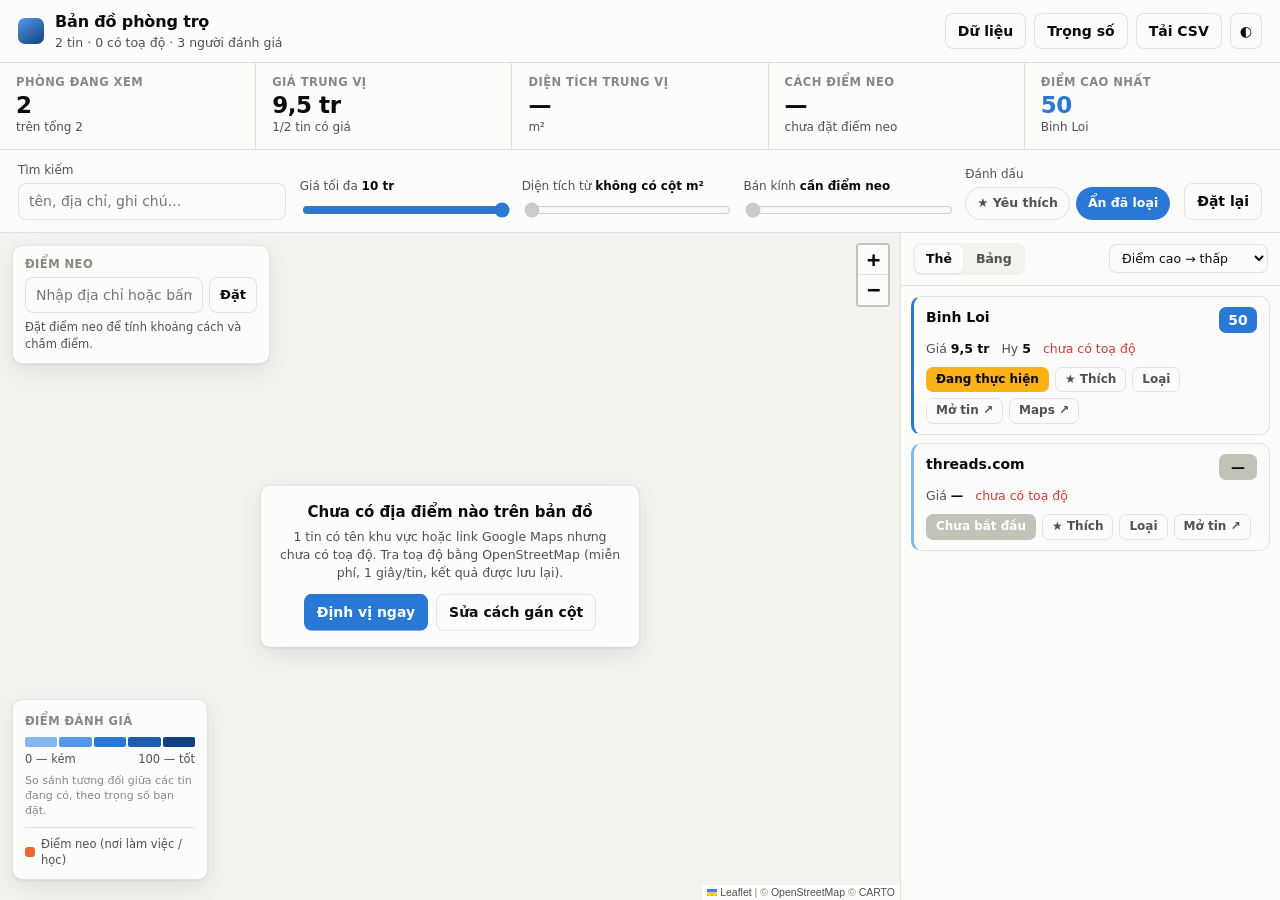
==== docs/index.html @ 716de932 "Gộp thành một file HTML và deploy lên GitHub Pages - tools/build.py nhét CSS, JS, Leaflet, PapaParse" ====
<!DOCTYPE html>
<html lang="vi" data-theme="auto">
<head>
<meta charset="utf-8">
<meta name="viewport" content="width=device-width, initial-scale=1">
<title>Bản đồ phòng trọ — so sánh &amp; đánh giá</title>
<style>
/* vendor/leaflet/leaflet.css */
/* required styles */

.leaflet-pane,
.leaflet-tile,
.leaflet-marker-icon,
.leaflet-marker-shadow,
.leaflet-tile-container,
.leaflet-pane > svg,
.leaflet-pane > canvas,
.leaflet-zoom-box,
.leaflet-image-layer,
.leaflet-layer {
	position: absolute;
	left: 0;
	top: 0;
	}
.leaflet-container {
	overflow: hidden;
	}
.leaflet-tile,
.leaflet-marker-icon,
.leaflet-marker-shadow {
	-webkit-user-select: none;
	   -moz-user-select: none;
	        user-select: none;
	  -webkit-user-drag: none;
	}
/* Prevents IE11 from highlighting tiles in blue */
.leaflet-tile::selection {
	background: transparent;
}
/* Safari renders non-retina tile on retina better with this, but Chrome is worse */
.leaflet-safari .leaflet-tile {
	image-rendering: -webkit-optimize-contrast;
	}
/* hack that prevents hw layers "stretching" when loading new tiles */
.leaflet-safari .leaflet-tile-container {
	width: 1600px;
	height: 1600px;
	-webkit-transform-origin: 0 0;
	}
.leaflet-marker-icon,
.leaflet-marker-shadow {
	display: block;
	}
/* .leaflet-container svg: reset svg max-width decleration shipped in Joomla! (joomla.org) 3.x */
/* .leaflet-container img: map is broken in FF if you have max-width: 100% on tiles */
.leaflet-container .leaflet-overlay-pane svg {
	max-width: none !important;
	max-height: none !important;
	}
.leaflet-container .leaflet-marker-pane img,
.leaflet-container .leaflet-shadow-pane img,
.leaflet-container .leaflet-tile-pane img,
.leaflet-container img.leaflet-image-layer,
.leaflet-container .leaflet-tile {
	max-width: none !important;
	max-height: none !important;
	width: auto;
	padding: 0;
	}

.leaflet-container img.leaflet-tile {
	/* See: https://bugs.chromium.org/p/chromium/issues/detail?id=600120 */
	mix-blend-mode: plus-lighter;
}

.leaflet-container.leaflet-touch-zoom {
	-ms-touch-action: pan-x pan-y;
	touch-action: pan-x pan-y;
	}
.leaflet-container.leaflet-touch-drag {
	-ms-touch-action: pinch-zoom;
	/* Fallback for FF which doesn't support pinch-zoom */
	touch-action: none;
	touch-action: pinch-zoom;
}
.leaflet-container.leaflet-touch-drag.leaflet-touch-zoom {
	-ms-touch-action: none;
	touch-action: none;
}
.leaflet-container {
	-webkit-tap-highlight-color: transparent;
}
.leaflet-container a {
	-webkit-tap-highlight-color: rgba(51, 181, 229, 0.4);
}
.leaflet-tile {
	filter: inherit;
	visibility: hidden;
	}
.leaflet-tile-loaded {
	visibility: inherit;
	}
.leaflet-zoom-box {
	width: 0;
	height: 0;
	-moz-box-sizing: border-box;
	     box-sizing: border-box;
	z-index: 800;
	}
/* workaround for https://bugzilla.mozilla.org/show_bug.cgi?id=888319 */
.leaflet-overlay-pane svg {
	-moz-user-select: none;
	}

.leaflet-pane         { z-index: 400; }

.leaflet-tile-pane    { z-index: 200; }
.leaflet-overlay-pane { z-index: 400; }
.leaflet-shadow-pane  { z-index: 500; }
.leaflet-marker-pane  { z-index: 600; }
.leaflet-tooltip-pane   { z-index: 650; }
.leaflet-popup-pane   { z-index: 700; }

.leaflet-map-pane canvas { z-index: 100; }
.leaflet-map-pane svg    { z-index: 200; }

.leaflet-vml-shape {
	width: 1px;
	height: 1px;
	}
.lvml {
	behavior: url(#default#VML);
	display: inline-block;
	position: absolute;
	}


/* control positioning */

.leaflet-control {
	position: relative;
	z-index: 800;
	pointer-events: visiblePainted; /* IE 9-10 doesn't have auto */
	pointer-events: auto;
	}
.leaflet-top,
.leaflet-bottom {
	position: absolute;
	z-index: 1000;
	pointer-events: none;
	}
.leaflet-top {
	top: 0;
	}
.leaflet-right {
	right: 0;
	}
.leaflet-bottom {
	bottom: 0;
	}
.leaflet-left {
	left: 0;
	}
.leaflet-control {
	float: left;
	clear: both;
	}
.leaflet-right .leaflet-control {
	float: right;
	}
.leaflet-top .leaflet-control {
	margin-top: 10px;
	}
.leaflet-bottom .leaflet-control {
	margin-bottom: 10px;
	}
.leaflet-left .leaflet-control {
	margin-left: 10px;
	}
.leaflet-right .leaflet-control {
	margin-right: 10px;
	}


/* zoom and fade animations */

.leaflet-fade-anim .leaflet-popup {
	opacity: 0;
	-webkit-transition: opacity 0.2s linear;
	   -moz-transition: opacity 0.2s linear;
	        transition: opacity 0.2s linear;
	}
.leaflet-fade-anim .leaflet-map-pane .leaflet-popup {
	opacity: 1;
	}
.leaflet-zoom-animated {
	-webkit-transform-origin: 0 0;
	    -ms-transform-origin: 0 0;
	        transform-origin: 0 0;
	}
svg.leaflet-zoom-animated {
	will-change: transform;
}

.leaflet-zoom-anim .leaflet-zoom-animated {
	-webkit-transition: -webkit-transform 0.25s cubic-bezier(0,0,0.25,1);
	   -moz-transition:    -moz-transform 0.25s cubic-bezier(0,0,0.25,1);
	        transition:         transform 0.25s cubic-bezier(0,0,0.25,1);
	}
.leaflet-zoom-anim .leaflet-tile,
.leaflet-pan-anim .leaflet-tile {
	-webkit-transition: none;
	   -moz-transition: none;
	        transition: none;
	}

.leaflet-zoom-anim .leaflet-zoom-hide {
	visibility: hidden;
	}


/* cursors */

.leaflet-interactive {
	cursor: pointer;
	}
.leaflet-grab {
	cursor: -webkit-grab;
	cursor:    -moz-grab;
	cursor:         grab;
	}
.leaflet-crosshair,
.leaflet-crosshair .leaflet-interactive {
	cursor: crosshair;
	}
.leaflet-popup-pane,
.leaflet-control {
	cursor: auto;
	}
.leaflet-dragging .leaflet-grab,
.leaflet-dragging .leaflet-grab .leaflet-interactive,
.leaflet-dragging .leaflet-marker-draggable {
	cursor: move;
	cursor: -webkit-grabbing;
	cursor:    -moz-grabbing;
	cursor:         grabbing;
	}

/* marker & overlays interactivity */
.leaflet-marker-icon,
.leaflet-marker-shadow,
.leaflet-image-layer,
.leaflet-pane > svg path,
.leaflet-tile-container {
	pointer-events: none;
	}

.leaflet-marker-icon.leaflet-interactive,
.leaflet-image-layer.leaflet-interactive,
.leaflet-pane > svg path.leaflet-interactive,
svg.leaflet-image-layer.leaflet-interactive path {
	pointer-events: visiblePainted; /* IE 9-10 doesn't have auto */
	pointer-events: auto;
	}

/* visual tweaks */

.leaflet-container {
	background: #ddd;
	outline-offset: 1px;
	}
.leaflet-container a {
	color: #0078A8;
	}
.leaflet-zoom-box {
	border: 2px dotted #38f;
	background: rgba(255,255,255,0.5);
	}


/* general typography */
.leaflet-container {
	font-family: "Helvetica Neue", Arial, Helvetica, sans-serif;
	font-size: 12px;
	font-size: 0.75rem;
	line-height: 1.5;
	}


/* general toolbar styles */

.leaflet-bar {
	box-shadow: 0 1px 5px rgba(0,0,0,0.65);
	border-radius: 4px;
	}
.leaflet-bar a {
	background-color: #fff;
	border-bottom: 1px solid #ccc;
	width: 26px;
	height: 26px;
	line-height: 26px;
	display: block;
	text-align: center;
	text-decoration: none;
	color: black;
	}
.leaflet-bar a,
.leaflet-control-layers-toggle {
	background-position: 50% 50%;
	background-repeat: no-repeat;
	display: block;
	}
.leaflet-bar a:hover,
.leaflet-bar a:focus {
	background-color: #f4f4f4;
	}
.leaflet-bar a:first-child {
	border-top-left-radius: 4px;
	border-top-right-radius: 4px;
	}
.leaflet-bar a:last-child {
	border-bottom-left-radius: 4px;
	border-bottom-right-radius: 4px;
	border-bottom: none;
	}
.leaflet-bar a.leaflet-disabled {
	cursor: default;
	background-color: #f4f4f4;
	color: #bbb;
	}

.leaflet-touch .leaflet-bar a {
	width: 30px;
	height: 30px;
	line-height: 30px;
	}
.leaflet-touch .leaflet-bar a:first-child {
	border-top-left-radius: 2px;
	border-top-right-radius: 2px;
	}
.leaflet-touch .leaflet-bar a:last-child {
	border-bottom-left-radius: 2px;
	border-bottom-right-radius: 2px;
	}

/* zoom control */

.leaflet-control-zoom-in,
.leaflet-control-zoom-out {
	font: bold 18px 'Lucida Console', Monaco, monospace;
	text-indent: 1px;
	}

.leaflet-touch .leaflet-control-zoom-in, .leaflet-touch .leaflet-control-zoom-out  {
	font-size: 22px;
	}


/* layers control */

.leaflet-control-layers {
	box-shadow: 0 1px 5px rgba(0,0,0,0.4);
	background: #fff;
	border-radius: 5px;
	}
.leaflet-control-layers-toggle {
	background-image: url([data-uri]);
	width: 36px;
	height: 36px;
	}
.leaflet-retina .leaflet-control-layers-toggle {
	background-image: url([data-uri]);
	background-size: 26px 26px;
	}
.leaflet-touch .leaflet-control-layers-toggle {
	width: 44px;
	height: 44px;
	}
.leaflet-control-layers .leaflet-control-layers-list,
.leaflet-control-layers-expanded .leaflet-control-layers-toggle {
	display: none;
	}
.leaflet-control-layers-expanded .leaflet-control-layers-list {
	display: block;
	position: relative;
	}
.leaflet-control-layers-expanded {
	padding: 6px 10px 6px 6px;
	color: #333;
	background: #fff;
	}
.leaflet-control-layers-scrollbar {
	overflow-y: scroll;
	overflow-x: hidden;
	padding-right: 5px;
	}
.leaflet-control-layers-selector {
	margin-top: 2px;
	position: relative;
	top: 1px;
	}
.leaflet-control-layers label {
	display: block;
	font-size: 13px;
	font-size: 1.08333em;
	}
.leaflet-control-layers-separator {
	height: 0;
	border-top: 1px solid #ddd;
	margin: 5px -10px 5px -6px;
	}

/* Default icon URLs */
.leaflet-default-icon-path { /* used only in path-guessing heuristic, see L.Icon.Default */
	background-image: url([data-uri]);
	}


/* attribution and scale controls */

.leaflet-container .leaflet-control-attribution {
	background: #fff;
	background: rgba(255, 255, 255, 0.8);
	margin: 0;
	}
.leaflet-control-attribution,
.leaflet-control-scale-line {
	padding: 0 5px;
	color: #333;
	line-height: 1.4;
	}
.leaflet-control-attribution a {
	text-decoration: none;
	}
.leaflet-control-attribution a:hover,
.leaflet-control-attribution a:focus {
	text-decoration: underline;
	}
.leaflet-attribution-flag {
	display: inline !important;
	vertical-align: baseline !important;
	width: 1em;
	height: 0.6669em;
	}
.leaflet-left .leaflet-control-scale {
	margin-left: 5px;
	}
.leaflet-bottom .leaflet-control-scale {
	margin-bottom: 5px;
	}
.leaflet-control-scale-line {
	border: 2px solid #777;
	border-top: none;
	line-height: 1.1;
	padding: 2px 5px 1px;
	white-space: nowrap;
	-moz-box-sizing: border-box;
	     box-sizing: border-box;
	background: rgba(255, 255, 255, 0.8);
	text-shadow: 1px 1px #fff;
	}
.leaflet-control-scale-line:not(:first-child) {
	border-top: 2px solid #777;
	border-bottom: none;
	margin-top: -2px;
	}
.leaflet-control-scale-line:not(:first-child):not(:last-child) {
	border-bottom: 2px solid #777;
	}

.leaflet-touch .leaflet-control-attribution,
.leaflet-touch .leaflet-control-layers,
.leaflet-touch .leaflet-bar {
	box-shadow: none;
	}
.leaflet-touch .leaflet-control-layers,
.leaflet-touch .leaflet-bar {
	border: 2px solid rgba(0,0,0,0.2);
	background-clip: padding-box;
	}


/* popup */

.leaflet-popup {
	position: absolute;
	text-align: center;
	margin-bottom: 20px;
	}
.leaflet-popup-content-wrapper {
	padding: 1px;
	text-align: left;
	border-radius: 12px;
	}
.leaflet-popup-content {
	margin: 13px 24px 13px 20px;
	line-height: 1.3;
	font-size: 13px;
	font-size: 1.08333em;
	min-height: 1px;
	}
.leaflet-popup-content p {
	margin: 17px 0;
	margin: 1.3em 0;
	}
.leaflet-popup-tip-container {
	width: 40px;
	height: 20px;
	position: absolute;
	left: 50%;
	margin-top: -1px;
	margin-left: -20px;
	overflow: hidden;
	pointer-events: none;
	}
.leaflet-popup-tip {
	width: 17px;
	height: 17px;
	padding: 1px;

	margin: -10px auto 0;
	pointer-events: auto;

	-webkit-transform: rotate(45deg);
	   -moz-transform: rotate(45deg);
	    -ms-transform: rotate(45deg);
	        transform: rotate(45deg);
	}
.leaflet-popup-content-wrapper,
.leaflet-popup-tip {
	background: white;
	color: #333;
	box-shadow: 0 3px 14px rgba(0,0,0,0.4);
	}
.leaflet-container a.leaflet-popup-close-button {
	position: absolute;
	top: 0;
	right: 0;
	border: none;
	text-align: center;
	width: 24px;
	height: 24px;
	font: 16px/24px Tahoma, Verdana, sans-serif;
	color: #757575;
	text-decoration: none;
	background: transparent;
	}
.leaflet-container a.leaflet-popup-close-button:hover,
.leaflet-container a.leaflet-popup-close-button:focus {
	color: #585858;
	}
.leaflet-popup-scrolled {
	overflow: auto;
	}

.leaflet-oldie .leaflet-popup-content-wrapper {
	-ms-zoom: 1;
	}
.leaflet-oldie .leaflet-popup-tip {
	width: 24px;
	margin: 0 auto;

	-ms-filter: "progid:DXImageTransform.Microsoft.Matrix(M11=0.70710678, M12=0.70710678, M21=-0.70710678, M22=0.70710678)";
	filter: progid:DXImageTransform.Microsoft.Matrix(M11=0.70710678, M12=0.70710678, M21=-0.70710678, M22=0.70710678);
	}

.leaflet-oldie .leaflet-control-zoom,
.leaflet-oldie .leaflet-control-layers,
.leaflet-oldie .leaflet-popup-content-wrapper,
.leaflet-oldie .leaflet-popup-tip {
	border: 1px solid #999;
	}


/* div icon */

.leaflet-div-icon {
	background: #fff;
	border: 1px solid #666;
	}


/* Tooltip */
/* Base styles for the element that has a tooltip */
.leaflet-tooltip {
	position: absolute;
	padding: 6px;
	background-color: #fff;
	border: 1px solid #fff;
	border-radius: 3px;
	color: #222;
	white-space: nowrap;
	-webkit-user-select: none;
	-moz-user-select: none;
	-ms-user-select: none;
	user-select: none;
	pointer-events: none;
	box-shadow: 0 1px 3px rgba(0,0,0,0.4);
	}
.leaflet-tooltip.leaflet-interactive {
	cursor: pointer;
	pointer-events: auto;
	}
.leaflet-tooltip-top:before,
.leaflet-tooltip-bottom:before,
.leaflet-tooltip-left:before,
.leaflet-tooltip-right:before {
	position: absolute;
	pointer-events: none;
	border: 6px solid transparent;
	background: transparent;
	content: "";
	}

/* Directions */

.leaflet-tooltip-bottom {
	margin-top: 6px;
}
.leaflet-tooltip-top {
	margin-top: -6px;
}
.leaflet-tooltip-bottom:before,
.leaflet-tooltip-top:before {
	left: 50%;
	margin-left: -6px;
	}
.leaflet-tooltip-top:before {
	bottom: 0;
	margin-bottom: -12px;
	border-top-color: #fff;
	}
.leaflet-tooltip-bottom:before {
	top: 0;
	margin-top: -12px;
	margin-left: -6px;
	border-bottom-color: #fff;
	}
.leaflet-tooltip-left {
	margin-left: -6px;
}
.leaflet-tooltip-right {
	margin-left: 6px;
}
.leaflet-tooltip-left:before,
.leaflet-tooltip-right:before {
	top: 50%;
	margin-top: -6px;
	}
.leaflet-tooltip-left:before {
	right: 0;
	margin-right: -12px;
	border-left-color: #fff;
	}
.leaflet-tooltip-right:before {
	left: 0;
	margin-left: -12px;
	border-right-color: #fff;
	}

/* Printing */

@media print {
	/* Prevent printers from removing background-images of controls. */
	.leaflet-control {
		-webkit-print-color-adjust: exact;
		print-color-adjust: exact;
		}
	}

</style>
<style>
/* assets/style.css */
/* ============================================================
   Bản đồ phòng trọ — style
   Palette: validated reference instance (sequential blue ramp
   for the 0–100 score, light + dark both selected).
   ============================================================ */

:root {
  color-scheme: light;
  --plane:        #f9f9f7;
  --surface-1:    #fcfcfb;
  --surface-2:    #f2f2ef;
  --text-1:       #0b0b0b;
  --text-2:       #52514e;
  --muted:        #898781;
  --grid:         #e1e0d9;
  --axis:         #c3c2b7;
  --ring:         rgba(11,11,11,0.10);
  --ring-strong:  rgba(11,11,11,0.22);

  /* score ramp — light mode, ordinal steps 250→650 */
  --s1: #86b6ef;
  --s2: #5598e7;
  --s3: #2a78d6;
  --s4: #1c5cab;
  --s5: #104281;

  --accent:   #2a78d6;
  --good:     #0ca30c;
  --warning:  #fab219;
  --critical: #d03b3b;
  --anchor:   #eb6834;

  --on-fill:  #ffffff;
  --shadow:   0 1px 2px rgba(11,11,11,.06), 0 8px 24px rgba(11,11,11,.08);
  --r:        10px;
  --font:     system-ui, -apple-system, "Segoe UI", sans-serif;
}

@media (prefers-color-scheme: dark) {
  :root:where(:not([data-theme="light"])) {
    color-scheme: dark;
    --plane:       #0d0d0d;
    --surface-1:   #1a1a19;
    --surface-2:   #232322;
    --text-1:      #f0efec;
    --text-2:      #c3c2b7;
    --muted:       #898781;
    --grid:        #2c2c2a;
    --axis:        #383835;
    --ring:        rgba(255,255,255,0.10);
    --ring-strong: rgba(255,255,255,0.24);
    --s1: #cde2fb; --s2: #9ec5f4; --s3: #3987e5; --s4: #256abf; --s5: #184f95;
    --accent:   #3987e5;
    --anchor:   #d95926;
    --shadow:   0 1px 2px rgba(0,0,0,.4), 0 8px 24px rgba(0,0,0,.45);
  }
}
:root[data-theme="dark"] {
  color-scheme: dark;
  --plane:       #0d0d0d;
  --surface-1:   #1a1a19;
  --surface-2:   #232322;
  --text-1:      #f0efec;
  --text-2:      #c3c2b7;
  --muted:       #898781;
  --grid:        #2c2c2a;
  --axis:        #383835;
  --ring:        rgba(255,255,255,0.10);
  --ring-strong: rgba(255,255,255,0.24);
  --s1: #cde2fb; --s2: #9ec5f4; --s3: #3987e5; --s4: #256abf; --s5: #184f95;
  --accent:   #3987e5;
  --anchor:   #d95926;
  --shadow:   0 1px 2px rgba(0,0,0,.4), 0 8px 24px rgba(0,0,0,.45);
}

* { box-sizing: border-box; }
html, body { height: 100%; }
body {
  margin: 0;
  font-family: var(--font);
  background: var(--plane);
  color: var(--text-1);
  font-size: 14px;
  line-height: 1.45;
  display: flex;
  flex-direction: column;
}
h1, h2, h3 { margin: 0; font-weight: 650; letter-spacing: -0.01em; }
.muted { color: var(--text-2); }
.sm { font-size: 12.5px; }
.sr-only {
  position: absolute; width: 1px; height: 1px; overflow: hidden;
  clip: rect(0 0 0 0); white-space: nowrap;
}
code {
  font-family: ui-monospace, SFMono-Regular, Menlo, monospace;
  font-size: .9em; background: var(--surface-2); padding: 1px 4px; border-radius: 4px;
}

/* ───────── buttons & inputs ───────── */
.btn {
  font: inherit; font-weight: 550;
  color: var(--text-1); background: var(--surface-1);
  border: 1px solid var(--ring); border-radius: 8px;
  padding: 7px 12px; cursor: pointer;
  transition: background .12s, border-color .12s, transform .06s;
}
.btn:hover { background: var(--surface-2); border-color: var(--ring-strong); }
.btn:active { transform: translateY(1px); }
.btn:focus-visible { outline: 2px solid var(--accent); outline-offset: 2px; }
.btn-primary { background: var(--accent); color: var(--on-fill); border-color: transparent; }
.btn-primary:hover { background: var(--accent); filter: brightness(1.08); }
.btn-quiet { background: transparent; }
.btn-sm { padding: 5px 10px; font-size: 13px; }
.btn-icon { padding: 7px 9px; line-height: 1; }

input[type="text"], input[type="search"], input[type="url"], select, textarea {
  font: inherit; color: var(--text-1);
  background: var(--surface-1);
  border: 1px solid var(--ring); border-radius: 8px;
  padding: 7px 10px; width: 100%;
}
textarea { resize: vertical; font-family: ui-monospace, Menlo, monospace; font-size: 12.5px; }
input:focus-visible, select:focus-visible, textarea:focus-visible {
  outline: 2px solid var(--accent); outline-offset: 1px; border-color: transparent;
}
input[type="range"] { width: 100%; accent-color: var(--accent); }

/* ───────── topbar ───────── */
.topbar {
  display: flex; align-items: center; justify-content: space-between; gap: 16px;
  padding: 10px 18px;
  background: var(--surface-1);
  border-bottom: 1px solid var(--grid);
}
.brand { display: flex; align-items: center; gap: 11px; min-width: 0; }
.brand h1 { font-size: 16px; }
.brand-sub { margin: 1px 0 0; font-size: 12.5px; color: var(--text-2); }
.brand-mark {
  width: 26px; height: 26px; border-radius: 7px; flex: none;
  background: linear-gradient(145deg, var(--s2), var(--s5));
}
.topbar-actions { display: flex; gap: 8px; flex: none; }

/* ───────── stat tiles ───────── */
.tiles {
  display: grid; gap: 1px;
  grid-template-columns: repeat(auto-fit, minmax(150px, 1fr));
  background: var(--grid);
  border-bottom: 1px solid var(--grid);
}
.tile {
  background: var(--surface-1);
  padding: 11px 16px 12px;
  display: flex; flex-direction: column; gap: 1px;
}
.tile-label { font-size: 11.5px; font-weight: 550; color: var(--muted); text-transform: uppercase; letter-spacing: .04em; }
.tile-value { font-size: 23px; font-weight: 650; letter-spacing: -0.02em; line-height: 1.15; }
.tile-foot { font-size: 12px; color: var(--text-2); }
.tile-hero .tile-value { color: var(--accent); }

/* ───────── filters (one row) ───────── */
.filters {
  display: flex; flex-wrap: wrap; align-items: end; gap: 14px;
  padding: 12px 18px;
  background: var(--surface-1);
  border-bottom: 1px solid var(--grid);
}
.field { display: flex; flex-direction: column; gap: 4px; min-width: 150px; flex: 1 1 150px; }
.field > span { font-size: 12px; color: var(--text-2); }
.field > span b { color: var(--text-1); font-weight: 600; font-variant-numeric: tabular-nums; }
.field-search { flex: 1 1 210px; }
.field-chips { flex: 0 0 auto; }
.chips { display: flex; gap: 6px; }
.chip {
  font: inherit; font-size: 12.5px; font-weight: 550;
  padding: 6px 11px; border-radius: 999px; cursor: pointer;
  background: var(--surface-1); color: var(--text-2);
  border: 1px solid var(--ring);
}
.chip[aria-pressed="true"] { background: var(--accent); color: var(--on-fill); border-color: transparent; }
.chip:focus-visible { outline: 2px solid var(--accent); outline-offset: 2px; }

/* ───────── layout ───────── */
.layout {
  flex: 1; min-height: 0;
  display: grid; grid-template-columns: minmax(0, 1fr) 380px;
}
.map-wrap { position: relative; min-height: 320px; }
#map { position: absolute; inset: 0; background: var(--surface-2); }

.map-panel {
  position: absolute; z-index: 500;
  background: var(--surface-1);
  border: 1px solid var(--ring);
  border-radius: var(--r);
  box-shadow: var(--shadow);
  padding: 10px 12px;
}
.map-empty {
  position: absolute; z-index: 600; left: 50%; top: 50%; transform: translate(-50%, -50%);
  width: min(380px, calc(100% - 32px));
  background: var(--surface-1); border: 1px solid var(--ring); border-radius: var(--r);
  box-shadow: var(--shadow); padding: 16px 18px; text-align: center;
}
.map-empty[hidden] { display: none; }
.map-empty b { display: block; font-size: 15px; margin-bottom: 4px; }
.map-empty p { margin: 0 0 12px; font-size: 12.5px; color: var(--text-2); }
.map-empty .row-gap { justify-content: center; }

.map-legend { left: 12px; bottom: 20px; width: 196px; }
.legend-title { font-size: 11.5px; font-weight: 600; color: var(--muted); text-transform: uppercase; letter-spacing: .04em; }
.legend-scale { display: flex; gap: 2px; margin: 7px 0 4px; }
.legend-scale i { height: 10px; flex: 1; border-radius: 2px; }
.legend-ends { display: flex; justify-content: space-between; font-size: 11.5px; color: var(--text-2); }
.legend-fine { margin: 6px 0 0; font-size: 11px; color: var(--muted); line-height: 1.35; }
.legend-note { margin-top: 8px; padding-top: 8px; border-top: 1px solid var(--grid); font-size: 11.5px; color: var(--text-2); display: flex; align-items: center; gap: 6px; }
.legend-anchor { width: 10px; height: 10px; border-radius: 3px; background: var(--anchor); flex: none; }

.map-anchor { left: 12px; top: 12px; width: 258px; }
.anchor-label { font-size: 11.5px; font-weight: 600; color: var(--muted); text-transform: uppercase; letter-spacing: .04em; display: block; margin-bottom: 5px; }
.anchor-row { display: flex; gap: 6px; }
.anchor-row input { min-width: 0; }
.anchor-row .btn { flex: none; }
.anchor-hint { margin: 6px 0 0; font-size: 11.5px; color: var(--text-2); }

/* ───────── side list ───────── */
.side {
  border-left: 1px solid var(--grid);
  background: var(--surface-1);
  display: flex; flex-direction: column; min-height: 0;
}
.side-head {
  display: flex; align-items: center; justify-content: space-between; gap: 10px;
  padding: 10px 12px; border-bottom: 1px solid var(--grid);
}
.tabs { display: flex; gap: 2px; background: var(--surface-2); padding: 2px; border-radius: 8px; }
.tab {
  font: inherit; font-size: 12.5px; font-weight: 550; color: var(--text-2);
  background: transparent; border: 0; border-radius: 6px; padding: 5px 11px; cursor: pointer;
}
.tab.is-on { background: var(--surface-1); color: var(--text-1); box-shadow: 0 1px 2px rgba(0,0,0,.08); }
.sort select { width: auto; font-size: 12.5px; padding: 5px 8px; }
.side-body { overflow: auto; flex: 1; padding: 10px; }
.side-body.is-hidden { display: none; }

/* cards */
.card {
  background: var(--surface-1);
  border: 1px solid var(--ring); border-left: 3px solid var(--card-accent, var(--axis));
  border-radius: var(--r);
  padding: 10px 12px; margin-bottom: 8px; cursor: pointer;
  transition: border-color .12s, background .12s;
}
.card:hover, .card.is-hot { background: var(--surface-2); border-color: var(--ring-strong); }
.card.is-out { opacity: .5; }
.card-top { display: flex; align-items: start; justify-content: space-between; gap: 8px; }
.card-name { font-weight: 600; font-size: 14px; }
.card-addr { font-size: 12.5px; color: var(--text-2); margin-top: 1px; }
.score {
  flex: none; min-width: 38px; text-align: center;
  font-size: 14px; font-weight: 650; font-variant-numeric: tabular-nums;
  color: var(--on-fill); background: var(--score-bg, var(--axis));
  border-radius: 7px; padding: 3px 6px;
  box-shadow: 0 0 0 2px var(--surface-1);
}
.score.is-pale { color: #0b0b0b; }
.card-facts { display: flex; flex-wrap: wrap; gap: 4px 12px; margin-top: 7px; font-size: 12.5px; }
.card-facts span { color: var(--text-2); }
.card-facts b { color: var(--text-1); font-weight: 600; font-variant-numeric: tabular-nums; }
.card-note { margin-top: 6px; font-size: 12.5px; color: var(--text-2); }
.card-acts { display: flex; flex-wrap: wrap; gap: 6px; margin-top: 9px; }
.mini {
  font: inherit; font-size: 12px; font-weight: 550; cursor: pointer;
  background: transparent; color: var(--text-2);
  border: 1px solid var(--ring); border-radius: 7px; padding: 3px 9px;
  text-decoration: none; white-space: nowrap;
}
.mini:hover { background: var(--surface-2); color: var(--text-1); }
.mini[aria-pressed="true"] { background: var(--warning); color: #0b0b0b; border-color: transparent; }
.mini.is-off[aria-pressed="true"] { background: var(--critical); color: var(--on-fill); }

/* table view */
.tbl { width: 100%; border-collapse: collapse; font-size: 12.5px; }
.tbl th, .tbl td { text-align: left; padding: 6px 8px; border-bottom: 1px solid var(--grid); white-space: nowrap; }
.tbl th { font-size: 11.5px; color: var(--muted); text-transform: uppercase; letter-spacing: .03em; position: sticky; top: 0; background: var(--surface-1); }
.tbl td.num { text-align: right; font-variant-numeric: tabular-nums; }
.tbl tr:hover td { background: var(--surface-2); }

.empty { padding: 28px 16px; text-align: center; color: var(--text-2); }
.empty b { display: block; color: var(--text-1); margin-bottom: 4px; }

/* ───────── markers ───────── */
.pin { background: none !important; border: 0 !important; }
.pin-dot {
  width: 100%; height: 100%; border-radius: 50%;
  box-shadow: 0 0 0 2px var(--surface-1), 0 1px 3px rgba(0,0,0,.35);
  display: grid; place-items: center;
  font-size: 10px; font-weight: 700; color: var(--on-fill);
  font-variant-numeric: tabular-nums;
}
.pin-dot.is-pale { color: #0b0b0b; }
.pin.is-hot .pin-dot { box-shadow: 0 0 0 3px var(--text-1), 0 2px 6px rgba(0,0,0,.4); }
.pin-anchor .pin-dot { background: var(--anchor); border-radius: 5px; }

.leaflet-popup-content-wrapper {
  background: var(--surface-1); color: var(--text-1);
  border-radius: var(--r); box-shadow: var(--shadow);
}
.leaflet-popup-tip { background: var(--surface-1); }
.leaflet-popup-content { margin: 11px 13px; font-family: var(--font); font-size: 13px; }
.pop-name { font-weight: 650; font-size: 14px; }
.pop-addr { color: var(--text-2); font-size: 12.5px; margin-top: 2px; }
.pop-facts { margin-top: 7px; display: grid; grid-template-columns: auto auto; gap: 2px 12px; }
.pop-facts span { color: var(--text-2); font-size: 12.5px; }
.pop-facts b { font-variant-numeric: tabular-nums; }
.leaflet-container a.pop-link { color: var(--accent); font-weight: 550; }
.leaflet-bar a { background: var(--surface-1); color: var(--text-1); border-bottom-color: var(--grid); }
.leaflet-bar a:hover { background: var(--surface-2); color: var(--text-1); }
.leaflet-control-attribution { background: var(--surface-1) !important; color: var(--muted) !important; font-size: 10.5px; }
.leaflet-control-attribution a { color: var(--text-2) !important; }

/* ───────── dialogs ───────── */
.sheet {
  border: 1px solid var(--ring); border-radius: 14px;
  background: var(--surface-1); color: var(--text-1);
  box-shadow: var(--shadow); padding: 22px 24px 24px;
  width: min(640px, calc(100vw - 32px)); max-height: calc(100vh - 64px);
  position: relative;
}
.sheet-sm { width: min(460px, calc(100vw - 32px)); }
.sheet::backdrop { background: rgba(11,11,11,.5); backdrop-filter: blur(2px); }
.sheet h2 { font-size: 18px; margin-bottom: 4px; }
.sheet h3 { font-size: 13px; margin-bottom: 4px; }
.sheet-x { position: absolute; right: 12px; top: 12px; }
.stack { display: flex; flex-direction: column; gap: 18px; margin-top: 16px; }
.block { display: flex; flex-direction: column; gap: 7px; }
.block > .btn { align-self: start; }
.row-gap { display: flex; gap: 8px; flex-wrap: wrap; }
.map-grid { display: grid; grid-template-columns: repeat(auto-fit, minmax(190px, 1fr)); gap: 9px; }
.map-grid label { display: flex; flex-direction: column; gap: 3px; font-size: 12px; color: var(--text-2); }
.status { margin: 0; font-size: 12.5px; color: var(--text-2); min-height: 1.2em; }
.status.is-bad { color: var(--critical); }
.status.is-ok { color: var(--good); }

.wrow { display: flex; flex-direction: column; gap: 4px; }
.wrow-top { display: flex; justify-content: space-between; font-size: 12.5px; }
.wrow-top b { font-variant-numeric: tabular-nums; }
.wrow small { color: var(--muted); font-size: 11.5px; }

/* ───────── responsive ───────── */
@media (max-width: 920px) {
  .layout { grid-template-columns: 1fr; grid-template-rows: 58vh auto; }
  .side { border-left: 0; border-top: 1px solid var(--grid); }
  .map-anchor { width: calc(100% - 24px); max-width: 290px; }
  .tile-value { font-size: 20px; }
}
@media (max-width: 560px) {
  .topbar { flex-wrap: wrap; }
  .map-legend { display: none; }
}
@media print, (forced-colors: active) {
  .map-panel, .topbar-actions, .filters { display: none; }
}

</style>
</head>
<body>

<header class="topbar">
  <div class="brand">
    <span class="brand-mark" aria-hidden="true"></span>
    <div>
      <h1>Bản đồ phòng trọ</h1>
      <p class="brand-sub" id="datasetLine">Chưa có dữ liệu — mở “Dữ liệu” để dán từ Google Sheets</p>
    </div>
  </div>
  <div class="topbar-actions">
    <button class="btn" id="btnData" type="button">Dữ liệu</button>
    <button class="btn" id="btnWeights" type="button">Trọng số</button>
    <button class="btn" id="btnExport" type="button">Tải CSV</button>
    <button class="btn btn-icon" id="btnTheme" type="button" title="Sáng / tối" aria-label="Đổi nền sáng tối">◐</button>
  </div>
</header>

<!-- ───────── Stat tiles ───────── -->
<section class="tiles" id="tiles" aria-label="Tổng quan">
  <div class="tile"><span class="tile-label">Phòng đang xem</span><span class="tile-value" id="statCount">—</span><span class="tile-foot" id="statCountFoot">trên tổng 0</span></div>
  <div class="tile"><span class="tile-label">Giá trung vị</span><span class="tile-value" id="statPrice">—</span><span class="tile-foot" id="statPriceFoot">mỗi tháng</span></div>
  <div class="tile"><span class="tile-label">Diện tích trung vị</span><span class="tile-value" id="statArea">—</span><span class="tile-foot">m²</span></div>
  <div class="tile"><span class="tile-label">Cách điểm neo</span><span class="tile-value" id="statDist">—</span><span class="tile-foot" id="statDistFoot">chưa đặt điểm neo</span></div>
  <div class="tile tile-hero"><span class="tile-label">Điểm cao nhất</span><span class="tile-value" id="statBest">—</span><span class="tile-foot" id="statBestFoot">—</span></div>
</section>

<!-- ───────── Filter row ───────── -->
<section class="filters" aria-label="Bộ lọc">
  <label class="field field-search">
    <span>Tìm kiếm</span>
    <input type="search" id="fSearch" placeholder="tên, địa chỉ, ghi chú…" autocomplete="off">
  </label>
  <label class="field">
    <span>Giá tối đa <b id="fPriceOut">—</b></span>
    <input type="range" id="fPrice" min="0" max="100" value="100">
  </label>
  <label class="field">
    <span>Diện tích từ <b id="fAreaOut">—</b></span>
    <input type="range" id="fArea" min="0" max="100" value="0">
  </label>
  <label class="field">
    <span>Bán kính <b id="fRadiusOut">không giới hạn</b></span>
    <input type="range" id="fRadius" min="0" max="30" step="0.5" value="0">
  </label>
  <div class="field field-chips">
    <span>Đánh dấu</span>
    <div class="chips">
      <button class="chip" id="fFav" type="button" aria-pressed="false">★ Yêu thích</button>
      <button class="chip" id="fHideOut" type="button" aria-pressed="true">Ẩn đã loại</button>
    </div>
  </div>
  <button class="btn btn-quiet" id="btnReset" type="button">Đặt lại</button>
</section>

<!-- ───────── Main ───────── -->
<main class="layout">
  <div class="map-wrap">
    <div id="map" role="application" aria-label="Bản đồ các phòng trọ"></div>

    <div class="map-empty" id="mapEmpty" hidden>
      <b>Chưa có địa điểm nào trên bản đồ</b>
      <p><span id="mapEmptyCount">0</span> tin có tên khu vực hoặc link Google Maps nhưng chưa có toạ độ. Tra toạ độ bằng OpenStreetMap (miễn phí, 1 giây/tin, kết quả được lưu lại).</p>
      <div class="row-gap">
        <button class="btn btn-primary" id="btnGeocode2" type="button">Định vị ngay</button>
        <button class="btn" id="btnOpenData" type="button">Sửa cách gán cột</button>
      </div>
    </div>

    <div class="map-panel map-legend" aria-hidden="false">
      <span class="legend-title">Điểm đánh giá</span>
      <div class="legend-scale" id="legendScale"></div>
      <div class="legend-ends"><span>0 — kém</span><span>100 — tốt</span></div>
      <p class="legend-fine">So sánh tương đối giữa các tin đang có, theo trọng số bạn đặt.</p>
      <div class="legend-note"><span class="legend-anchor" aria-hidden="true"></span> Điểm neo (nơi làm việc / học)</div>
    </div>

    <div class="map-panel map-anchor">
      <label class="anchor-label" for="anchorInput">Điểm neo</label>
      <div class="anchor-row">
        <input id="anchorInput" type="text" placeholder="Nhập địa chỉ hoặc bấm vào bản đồ">
        <button class="btn btn-sm" id="btnAnchor" type="button">Đặt</button>
      </div>
      <p class="anchor-hint" id="anchorHint">Đặt điểm neo để tính khoảng cách và chấm điểm.</p>
    </div>
  </div>

  <aside class="side" aria-label="Danh sách phòng">
    <div class="side-head">
      <div class="tabs" role="tablist">
        <button class="tab is-on" id="tabCards" role="tab" aria-selected="true" type="button">Thẻ</button>
        <button class="tab" id="tabTable" role="tab" aria-selected="false" type="button">Bảng</button>
      </div>
      <label class="sort">
        <span class="sr-only">Sắp xếp</span>
        <select id="fSort">
          <option value="score">Điểm cao → thấp</option>
          <option value="price">Giá thấp → cao</option>
          <option value="area">Diện tích lớn → nhỏ</option>
          <option value="dist">Gần điểm neo nhất</option>
        </select>
      </label>
    </div>
    <div class="side-body" id="sideCards"></div>
    <div class="side-body is-hidden" id="sideTable"></div>
  </aside>
</main>

<!-- ───────── Data dialog ───────── -->
<dialog class="sheet" id="dlgData">
  <form method="dialog" class="sheet-x"><button class="btn btn-icon" aria-label="Đóng">✕</button></form>
  <h2>Nạp dữ liệu</h2>
  <p class="muted">Dữ liệu chỉ nằm trong trình duyệt của bạn, không gửi đi đâu.</p>

  <div class="stack">
    <div class="block">
      <h3>1. Dán từ Google Sheets / Excel</h3>
      <p class="muted sm">Chọn vùng dữ liệu kèm dòng tiêu đề → Ctrl&nbsp;C → dán vào đây.</p>
      <textarea id="pasteBox" rows="6" placeholder="Tên	Địa chỉ	Giá	Diện tích&#10;Trọng Nguyên	12 Lê Lợi, Quận 1	3.5tr	20"></textarea>
      <button class="btn btn-primary" id="btnPaste" type="button">Nạp dữ liệu đã dán</button>
    </div>

    <div class="block">
      <h3>2. Hoặc tải file</h3>
      <input type="file" id="fileInput" accept=".csv,.tsv,.txt,.xlsx,.xls">
      <p class="muted sm">Hỗ trợ .csv, .tsv, .xlsx, .xls</p>
    </div>

    <div class="block">
      <h3>3. Hoặc link Google Sheets đã publish</h3>
      <p class="muted sm">Trong Sheets: <b>Tệp → Chia sẻ → Xuất bản lên web → CSV</b>, rồi dán link vào đây. Link <code>/htmlview</code> hay <code>/edit</code> thường bị trình duyệt chặn (CORS).</p>
      <div class="anchor-row">
        <input type="url" id="urlInput" placeholder="https://docs.google.com/spreadsheets/d/e/…/pub?output=csv">
        <button class="btn btn-sm" id="btnUrl" type="button">Nạp</button>
      </div>
    </div>

    <p class="status" id="dataStatus" role="status"></p>

    <div class="block" id="mapBlock" hidden>
      <h3>Gán cột</h3>
      <p class="muted sm">Đã tự nhận; sửa lại nếu chưa đúng.</p>
      <div class="map-grid" id="mapGrid"></div>
      <div class="row-gap">
        <button class="btn btn-primary" id="btnApplyMap" type="button">Áp dụng</button>
        <button class="btn" id="btnGeocode" type="button">Định vị địa chỉ còn thiếu</button>
      </div>
      <p class="status" id="geoStatus" role="status"></p>
    </div>

    <div class="block">
      <h3>Chưa có dữ liệu?</h3>
      <button class="btn" id="btnSample" type="button">Nạp 12 phòng mẫu (TP.HCM)</button>
    </div>
  </div>
</dialog>

<!-- ───────── Weights dialog ───────── -->
<dialog class="sheet sheet-sm" id="dlgWeights">
  <form method="dialog" class="sheet-x"><button class="btn btn-icon" aria-label="Đóng">✕</button></form>
  <h2>Bạn coi trọng điều gì?</h2>
  <p class="muted">Điểm 0–100 được tính từ các tiêu chí dưới đây, so sánh tương đối giữa các phòng trong danh sách.</p>
  <div class="stack" id="weightGrid"></div>
  <button class="btn btn-quiet" id="btnWeightReset" type="button">Về mặc định</button>
</dialog>

<script>
/* vendor/leaflet/leaflet.js */
/* @preserve
 * Leaflet 1.9.4, a JS library for interactive maps. https://leafletjs.com
 * (c) 2010-2023 Vladimir Agafonkin, (c) 2010-2011 CloudMade
 */
!function(t,e){"object"==typeof exports&&"undefined"!=typeof module?e(exports):"function"==typeof define&&define.amd?define(["exports"],e):e((t="undefined"!=typeof globalThis?globalThis:t||self).leaflet={})}(this,function(t){"use strict";function l(t){for(var e,i,n=1,o=arguments.length;n<o;n++)for(e in i=arguments[n])t[e]=i[e];return t}var R=Object.create||function(t){return N.prototype=t,new N};function N(){}function a(t,e){var i,n=Array.prototype.slice;return t.bind?t.bind.apply(t,n.call(arguments,1)):(i=n.call(arguments,2),function(){return t.apply(e,i.length?i.concat(n.call(arguments)):arguments)})}var D=0;function h(t){return"_leaflet_id"in t||(t._leaflet_id=++D),t._leaflet_id}function j(t,e,i){var n,o,s=function(){n=!1,o&&(r.apply(i,o),o=!1)},r=function(){n?o=arguments:(t.apply(i,arguments),setTimeout(s,e),n=!0)};return r}function H(t,e,i){var n=e[1],e=e[0],o=n-e;return t===n&&i?t:((t-e)%o+o)%o+e}function u(){return!1}function i(t,e){return!1===e?t:(e=Math.pow(10,void 0===e?6:e),Math.round(t*e)/e)}function W(t){return t.trim?t.trim():t.replace(/^\s+|\s+$/g,"")}function F(t){return W(t).split(/\s+/)}function c(t,e){for(var i in Object.prototype.hasOwnProperty.call(t,"options")||(t.options=t.options?R(t.options):{}),e)t.options[i]=e[i];return t.options}function U(t,e,i){var n,o=[];for(n in t)o.push(encodeURIComponent(i?n.toUpperCase():n)+"="+encodeURIComponent(t[n]));return(e&&-1!==e.indexOf("?")?"&":"?")+o.join("&")}var V=/\{ *([\w_ -]+) *\}/g;function q(t,i){return t.replace(V,function(t,e){e=i[e];if(void 0===e)throw new Error("No value provided for variable "+t);return e="function"==typeof e?e(i):e})}var d=Array.isArray||function(t){return"[object Array]"===Object.prototype.toString.call(t)};function G(t,e){for(var i=0;i<t.length;i++)if(t[i]===e)return i;return-1}var K="[data-uri]";function Y(t){return window["webkit"+t]||window["moz"+t]||window["ms"+t]}var X=0;function J(t){var e=+new Date,i=Math.max(0,16-(e-X));return X=e+i,window.setTimeout(t,i)}var $=window.requestAnimationFrame||Y("RequestAnimationFrame")||J,Q=window.cancelAnimationFrame||Y("CancelAnimationFrame")||Y("CancelRequestAnimationFrame")||function(t){window.clearTimeout(t)};function x(t,e,i){if(!i||$!==J)return $.call(window,a(t,e));t.call(e)}function r(t){t&&Q.call(window,t)}var tt={__proto__:null,extend:l,create:R,bind:a,get lastId(){return D},stamp:h,throttle:j,wrapNum:H,falseFn:u,formatNum:i,trim:W,splitWords:F,setOptions:c,getParamString:U,template:q,isArray:d,indexOf:G,emptyImageUrl:K,requestFn:$,cancelFn:Q,requestAnimFrame:x,cancelAnimFrame:r};function et(){}et.extend=function(t){function e(){c(this),this.initialize&&this.initialize.apply(this,arguments),this.callInitHooks()}var i,n=e.__super__=this.prototype,o=R(n);for(i in(o.constructor=e).prototype=o,this)Object.prototype.hasOwnProperty.call(this,i)&&"prototype"!==i&&"__super__"!==i&&(e[i]=this[i]);if(t.statics&&l(e,t.statics),t.includes){var s=t.includes;if("undefined"!=typeof L&&L&&L.Mixin){s=d(s)?s:[s];for(var r=0;r<s.length;r++)s[r]===L.Mixin.Events&&console.warn("Deprecated include of L.Mixin.Events: this property will be removed in future releases, please inherit from L.Evented instead.",(new Error).stack)}l.apply(null,[o].concat(t.includes))}return l(o,t),delete o.statics,delete o.includes,o.options&&(o.options=n.options?R(n.options):{},l(o.options,t.options)),o._initHooks=[],o.callInitHooks=function(){if(!this._initHooksCalled){n.callInitHooks&&n.callInitHooks.call(this),this._initHooksCalled=!0;for(var t=0,e=o._initHooks.length;t<e;t++)o._initHooks[t].call(this)}},e},et.include=function(t){var e=this.prototype.options;return l(this.prototype,t),t.options&&(this.prototype.options=e,this.mergeOptions(t.options)),this},et.mergeOptions=function(t){return l(this.prototype.options,t),this},et.addInitHook=function(t){var e=Array.prototype.slice.call(arguments,1),i="function"==typeof t?t:function(){this[t].apply(this,e)};return this.prototype._initHooks=this.prototype._initHooks||[],this.prototype._initHooks.push(i),this};var e={on:function(t,e,i){if("object"==typeof t)for(var n in t)this._on(n,t[n],e);else for(var o=0,s=(t=F(t)).length;o<s;o++)this._on(t[o],e,i);return this},off:function(t,e,i){if(arguments.length)if("object"==typeof t)for(var n in t)this._off(n,t[n],e);else{t=F(t);for(var o=1===arguments.length,s=0,r=t.length;s<r;s++)o?this._off(t[s]):this._off(t[s],e,i)}else delete this._events;return this},_on:function(t,e,i,n){"function"!=typeof e?console.warn("wrong listener type: "+typeof e):!1===this._listens(t,e,i)&&(e={fn:e,ctx:i=i===this?void 0:i},n&&(e.once=!0),this._events=this._events||{},this._events[t]=this._events[t]||[],this._events[t].push(e))},_off:function(t,e,i){var n,o,s;if(this._events&&(n=this._events[t]))if(1===arguments.length){if(this._firingCount)for(o=0,s=n.length;o<s;o++)n[o].fn=u;delete this._events[t]}else"function"!=typeof e?console.warn("wrong listener type: "+typeof e):!1!==(e=this._listens(t,e,i))&&(i=n[e],this._firingCount&&(i.fn=u,this._events[t]=n=n.slice()),n.splice(e,1))},fire:function(t,e,i){if(this.listens(t,i)){var n=l({},e,{type:t,target:this,sourceTarget:e&&e.sourceTarget||this});if(this._events){var o=this._events[t];if(o){this._firingCount=this._firingCount+1||1;for(var s=0,r=o.length;s<r;s++){var a=o[s],h=a.fn;a.once&&this.off(t,h,a.ctx),h.call(a.ctx||this,n)}this._firingCount--}}i&&this._propagateEvent(n)}return this},listens:function(t,e,i,n){"string"!=typeof t&&console.warn('"string" type argument expected');var o=e,s=("function"!=typeof e&&(n=!!e,i=o=void 0),this._events&&this._events[t]);if(s&&s.length&&!1!==this._listens(t,o,i))return!0;if(n)for(var r in this._eventParents)if(this._eventParents[r].listens(t,e,i,n))return!0;return!1},_listens:function(t,e,i){if(this._events){var n=this._events[t]||[];if(!e)return!!n.length;i===this&&(i=void 0);for(var o=0,s=n.length;o<s;o++)if(n[o].fn===e&&n[o].ctx===i)return o}return!1},once:function(t,e,i){if("object"==typeof t)for(var n in t)this._on(n,t[n],e,!0);else for(var o=0,s=(t=F(t)).length;o<s;o++)this._on(t[o],e,i,!0);return this},addEventParent:function(t){return this._eventParents=this._eventParents||{},this._eventParents[h(t)]=t,this},removeEventParent:function(t){return this._eventParents&&delete this._eventParents[h(t)],this},_propagateEvent:function(t){for(var e in this._eventParents)this._eventParents[e].fire(t.type,l({layer:t.target,propagatedFrom:t.target},t),!0)}},it=(e.addEventListener=e.on,e.removeEventListener=e.clearAllEventListeners=e.off,e.addOneTimeEventListener=e.once,e.fireEvent=e.fire,e.hasEventListeners=e.listens,et.extend(e));function p(t,e,i){this.x=i?Math.round(t):t,this.y=i?Math.round(e):e}var nt=Math.trunc||function(t){return 0<t?Math.floor(t):Math.ceil(t)};function m(t,e,i){return t instanceof p?t:d(t)?new p(t[0],t[1]):null==t?t:"object"==typeof t&&"x"in t&&"y"in t?new p(t.x,t.y):new p(t,e,i)}function f(t,e){if(t)for(var i=e?[t,e]:t,n=0,o=i.length;n<o;n++)this.extend(i[n])}function _(t,e){return!t||t instanceof f?t:new f(t,e)}function s(t,e){if(t)for(var i=e?[t,e]:t,n=0,o=i.length;n<o;n++)this.extend(i[n])}function g(t,e){return t instanceof s?t:new s(t,e)}function v(t,e,i){if(isNaN(t)||isNaN(e))throw new Error("Invalid LatLng object: ("+t+", "+e+")");this.lat=+t,this.lng=+e,void 0!==i&&(this.alt=+i)}function w(t,e,i){return t instanceof v?t:d(t)&&"object"!=typeof t[0]?3===t.length?new v(t[0],t[1],t[2]):2===t.length?new v(t[0],t[1]):null:null==t?t:"object"==typeof t&&"lat"in t?new v(t.lat,"lng"in t?t.lng:t.lon,t.alt):void 0===e?null:new v(t,e,i)}p.prototype={clone:function(){return new p(this.x,this.y)},add:function(t){return this.clone()._add(m(t))},_add:function(t){return this.x+=t.x,this.y+=t.y,this},subtract:function(t){return this.clone()._subtract(m(t))},_subtract:function(t){return this.x-=t.x,this.y-=t.y,this},divideBy:function(t){return this.clone()._divideBy(t)},_divideBy:function(t){return this.x/=t,this.y/=t,this},multiplyBy:function(t){return this.clone()._multiplyBy(t)},_multiplyBy:function(t){return this.x*=t,this.y*=t,this},scaleBy:function(t){return new p(this.x*t.x,this.y*t.y)},unscaleBy:function(t){return new p(this.x/t.x,this.y/t.y)},round:function(){return this.clone()._round()},_round:function(){return this.x=Math.round(this.x),this.y=Math.round(this.y),this},floor:function(){return this.clone()._floor()},_floor:function(){return this.x=Math.floor(this.x),this.y=Math.floor(this.y),this},ceil:function(){return this.clone()._ceil()},_ceil:function(){return this.x=Math.ceil(this.x),this.y=Math.ceil(this.y),this},trunc:function(){return this.clone()._trunc()},_trunc:function(){return this.x=nt(this.x),this.y=nt(this.y),this},distanceTo:function(t){var e=(t=m(t)).x-this.x,t=t.y-this.y;return Math.sqrt(e*e+t*t)},equals:function(t){return(t=m(t)).x===this.x&&t.y===this.y},contains:function(t){return t=m(t),Math.abs(t.x)<=Math.abs(this.x)&&Math.abs(t.y)<=Math.abs(this.y)},toString:function(){return"Point("+i(this.x)+", "+i(this.y)+")"}},f.prototype={extend:function(t){var e,i;if(t){if(t instanceof p||"number"==typeof t[0]||"x"in t)e=i=m(t);else if(e=(t=_(t)).min,i=t.max,!e||!i)return this;this.min||this.max?(this.min.x=Math.min(e.x,this.min.x),this.max.x=Math.max(i.x,this.max.x),this.min.y=Math.min(e.y,this.min.y),this.max.y=Math.max(i.y,this.max.y)):(this.min=e.clone(),this.max=i.clone())}return this},getCenter:function(t){return m((this.min.x+this.max.x)/2,(this.min.y+this.max.y)/2,t)},getBottomLeft:function(){return m(this.min.x,this.max.y)},getTopRight:function(){return m(this.max.x,this.min.y)},getTopLeft:function(){return this.min},getBottomRight:function(){return this.max},getSize:function(){return this.max.subtract(this.min)},contains:function(t){var e,i;return(t=("number"==typeof t[0]||t instanceof p?m:_)(t))instanceof f?(e=t.min,i=t.max):e=i=t,e.x>=this.min.x&&i.x<=this.max.x&&e.y>=this.min.y&&i.y<=this.max.y},intersects:function(t){t=_(t);var e=this.min,i=this.max,n=t.min,t=t.max,o=t.x>=e.x&&n.x<=i.x,t=t.y>=e.y&&n.y<=i.y;return o&&t},overlaps:function(t){t=_(t);var e=this.min,i=this.max,n=t.min,t=t.max,o=t.x>e.x&&n.x<i.x,t=t.y>e.y&&n.y<i.y;return o&&t},isValid:function(){return!(!this.min||!this.max)},pad:function(t){var e=this.min,i=this.max,n=Math.abs(e.x-i.x)*t,t=Math.abs(e.y-i.y)*t;return _(m(e.x-n,e.y-t),m(i.x+n,i.y+t))},equals:function(t){return!!t&&(t=_(t),this.min.equals(t.getTopLeft())&&this.max.equals(t.getBottomRight()))}},s.prototype={extend:function(t){var e,i,n=this._southWest,o=this._northEast;if(t instanceof v)i=e=t;else{if(!(t instanceof s))return t?this.extend(w(t)||g(t)):this;if(e=t._southWest,i=t._northEast,!e||!i)return this}return n||o?(n.lat=Math.min(e.lat,n.lat),n.lng=Math.min(e.lng,n.lng),o.lat=Math.max(i.lat,o.lat),o.lng=Math.max(i.lng,o.lng)):(this._southWest=new v(e.lat,e.lng),this._northEast=new v(i.lat,i.lng)),this},pad:function(t){var e=this._southWest,i=this._northEast,n=Math.abs(e.lat-i.lat)*t,t=Math.abs(e.lng-i.lng)*t;return new s(new v(e.lat-n,e.lng-t),new v(i.lat+n,i.lng+t))},getCenter:function(){return new v((this._southWest.lat+this._northEast.lat)/2,(this._southWest.lng+this._northEast.lng)/2)},getSouthWest:function(){return this._southWest},getNorthEast:function(){return this._northEast},getNorthWest:function(){return new v(this.getNorth(),this.getWest())},getSouthEast:function(){return new v(this.getSouth(),this.getEast())},getWest:function(){return this._southWest.lng},getSouth:function(){return this._southWest.lat},getEast:function(){return this._northEast.lng},getNorth:function(){return this._northEast.lat},contains:function(t){t=("number"==typeof t[0]||t instanceof v||"lat"in t?w:g)(t);var e,i,n=this._southWest,o=this._northEast;return t instanceof s?(e=t.getSouthWest(),i=t.getNorthEast()):e=i=t,e.lat>=n.lat&&i.lat<=o.lat&&e.lng>=n.lng&&i.lng<=o.lng},intersects:function(t){t=g(t);var e=this._southWest,i=this._northEast,n=t.getSouthWest(),t=t.getNorthEast(),o=t.lat>=e.lat&&n.lat<=i.lat,t=t.lng>=e.lng&&n.lng<=i.lng;return o&&t},overlaps:function(t){t=g(t);var e=this._southWest,i=this._northEast,n=t.getSouthWest(),t=t.getNorthEast(),o=t.lat>e.lat&&n.lat<i.lat,t=t.lng>e.lng&&n.lng<i.lng;return o&&t},toBBoxString:function(){return[this.getWest(),this.getSouth(),this.getEast(),this.getNorth()].join(",")},equals:function(t,e){return!!t&&(t=g(t),this._southWest.equals(t.getSouthWest(),e)&&this._northEast.equals(t.getNorthEast(),e))},isValid:function(){return!(!this._southWest||!this._northEast)}};var ot={latLngToPoint:function(t,e){t=this.projection.project(t),e=this.scale(e);return this.transformation._transform(t,e)},pointToLatLng:function(t,e){e=this.scale(e),t=this.transformation.untransform(t,e);return this.projection.unproject(t)},project:function(t){return this.projection.project(t)},unproject:function(t){return this.projection.unproject(t)},scale:function(t){return 256*Math.pow(2,t)},zoom:function(t){return Math.log(t/256)/Math.LN2},getProjectedBounds:function(t){var e;return this.infinite?null:(e=this.projection.bounds,t=this.scale(t),new f(this.transformation.transform(e.min,t),this.transformation.transform(e.max,t)))},infinite:!(v.prototype={equals:function(t,e){return!!t&&(t=w(t),Math.max(Math.abs(this.lat-t.lat),Math.abs(this.lng-t.lng))<=(void 0===e?1e-9:e))},toString:function(t){return"LatLng("+i(this.lat,t)+", "+i(this.lng,t)+")"},distanceTo:function(t){return st.distance(this,w(t))},wrap:function(){return st.wrapLatLng(this)},toBounds:function(t){var t=180*t/40075017,e=t/Math.cos(Math.PI/180*this.lat);return g([this.lat-t,this.lng-e],[this.lat+t,this.lng+e])},clone:function(){return new v(this.lat,this.lng,this.alt)}}),wrapLatLng:function(t){var e=this.wrapLng?H(t.lng,this.wrapLng,!0):t.lng;return new v(this.wrapLat?H(t.lat,this.wrapLat,!0):t.lat,e,t.alt)},wrapLatLngBounds:function(t){var e=t.getCenter(),i=this.wrapLatLng(e),n=e.lat-i.lat,e=e.lng-i.lng;return 0==n&&0==e?t:(i=t.getSouthWest(),t=t.getNorthEast(),new s(new v(i.lat-n,i.lng-e),new v(t.lat-n,t.lng-e)))}},st=l({},ot,{wrapLng:[-180,180],R:6371e3,distance:function(t,e){var i=Math.PI/180,n=t.lat*i,o=e.lat*i,s=Math.sin((e.lat-t.lat)*i/2),e=Math.sin((e.lng-t.lng)*i/2),t=s*s+Math.cos(n)*Math.cos(o)*e*e,i=2*Math.atan2(Math.sqrt(t),Math.sqrt(1-t));return this.R*i}}),rt=6378137,rt={R:rt,MAX_LATITUDE:85.0511287798,project:function(t){var e=Math.PI/180,i=this.MAX_LATITUDE,i=Math.max(Math.min(i,t.lat),-i),i=Math.sin(i*e);return new p(this.R*t.lng*e,this.R*Math.log((1+i)/(1-i))/2)},unproject:function(t){var e=180/Math.PI;return new v((2*Math.atan(Math.exp(t.y/this.R))-Math.PI/2)*e,t.x*e/this.R)},bounds:new f([-(rt=rt*Math.PI),-rt],[rt,rt])};function at(t,e,i,n){d(t)?(this._a=t[0],this._b=t[1],this._c=t[2],this._d=t[3]):(this._a=t,this._b=e,this._c=i,this._d=n)}function ht(t,e,i,n){return new at(t,e,i,n)}at.prototype={transform:function(t,e){return this._transform(t.clone(),e)},_transform:function(t,e){return t.x=(e=e||1)*(this._a*t.x+this._b),t.y=e*(this._c*t.y+this._d),t},untransform:function(t,e){return new p((t.x/(e=e||1)-this._b)/this._a,(t.y/e-this._d)/this._c)}};var lt=l({},st,{code:"EPSG:3857",projection:rt,transformation:ht(lt=.5/(Math.PI*rt.R),.5,-lt,.5)}),ut=l({},lt,{code:"EPSG:900913"});function ct(t){return document.createElementNS("http://www.w3.org/2000/svg",t)}function dt(t,e){for(var i,n,o,s,r="",a=0,h=t.length;a<h;a++){for(i=0,n=(o=t[a]).length;i<n;i++)r+=(i?"L":"M")+(s=o[i]).x+" "+s.y;r+=e?b.svg?"z":"x":""}return r||"M0 0"}var _t=document.documentElement.style,pt="ActiveXObject"in window,mt=pt&&!document.addEventListener,n="msLaunchUri"in navigator&&!("documentMode"in document),ft=y("webkit"),gt=y("android"),vt=y("android 2")||y("android 3"),yt=parseInt(/WebKit\/([0-9]+)|$/.exec(navigator.userAgent)[1],10),yt=gt&&y("Google")&&yt<537&&!("AudioNode"in window),xt=!!window.opera,wt=!n&&y("chrome"),bt=y("gecko")&&!ft&&!xt&&!pt,Pt=!wt&&y("safari"),Lt=y("phantom"),o="OTransition"in _t,Tt=0===navigator.platform.indexOf("Win"),Mt=pt&&"transition"in _t,zt="WebKitCSSMatrix"in window&&"m11"in new window.WebKitCSSMatrix&&!vt,_t="MozPerspective"in _t,Ct=!window.L_DISABLE_3D&&(Mt||zt||_t)&&!o&&!Lt,Zt="undefined"!=typeof orientation||y("mobile"),St=Zt&&ft,Et=Zt&&zt,kt=!window.PointerEvent&&window.MSPointerEvent,Ot=!(!window.PointerEvent&&!kt),At="ontouchstart"in window||!!window.TouchEvent,Bt=!window.L_NO_TOUCH&&(At||Ot),It=Zt&&xt,Rt=Zt&&bt,Nt=1<(window.devicePixelRatio||window.screen.deviceXDPI/window.screen.logicalXDPI),Dt=function(){var t=!1;try{var e=Object.defineProperty({},"passive",{get:function(){t=!0}});window.addEventListener("testPassiveEventSupport",u,e),window.removeEventListener("testPassiveEventSupport",u,e)}catch(t){}return t}(),jt=!!document.createElement("canvas").getContext,Ht=!(!document.createElementNS||!ct("svg").createSVGRect),Wt=!!Ht&&((Wt=document.createElement("div")).innerHTML="<svg/>","http://www.w3.org/2000/svg"===(Wt.firstChild&&Wt.firstChild.namespaceURI));function y(t){return 0<=navigator.userAgent.toLowerCase().indexOf(t)}var b={ie:pt,ielt9:mt,edge:n,webkit:ft,android:gt,android23:vt,androidStock:yt,opera:xt,chrome:wt,gecko:bt,safari:Pt,phantom:Lt,opera12:o,win:Tt,ie3d:Mt,webkit3d:zt,gecko3d:_t,any3d:Ct,mobile:Zt,mobileWebkit:St,mobileWebkit3d:Et,msPointer:kt,pointer:Ot,touch:Bt,touchNative:At,mobileOpera:It,mobileGecko:Rt,retina:Nt,passiveEvents:Dt,canvas:jt,svg:Ht,vml:!Ht&&function(){try{var t=document.createElement("div"),e=(t.innerHTML='<v:shape adj="1"/>',t.firstChild);return e.style.behavior="url(#default#VML)",e&&"object"==typeof e.adj}catch(t){return!1}}(),inlineSvg:Wt,mac:0===navigator.platform.indexOf("Mac"),linux:0===navigator.platform.indexOf("Linux")},Ft=b.msPointer?"MSPointerDown":"pointerdown",Ut=b.msPointer?"MSPointerMove":"pointermove",Vt=b.msPointer?"MSPointerUp":"pointerup",qt=b.msPointer?"MSPointerCancel":"pointercancel",Gt={touchstart:Ft,touchmove:Ut,touchend:Vt,touchcancel:qt},Kt={touchstart:function(t,e){e.MSPOINTER_TYPE_TOUCH&&e.pointerType===e.MSPOINTER_TYPE_TOUCH&&O(e);ee(t,e)},touchmove:ee,touchend:ee,touchcancel:ee},Yt={},Xt=!1;function Jt(t,e,i){return"touchstart"!==e||Xt||(document.addEventListener(Ft,$t,!0),document.addEventListener(Ut,Qt,!0),document.addEventListener(Vt,te,!0),document.addEventListener(qt,te,!0),Xt=!0),Kt[e]?(i=Kt[e].bind(this,i),t.addEventListener(Gt[e],i,!1),i):(console.warn("wrong event specified:",e),u)}function $t(t){Yt[t.pointerId]=t}function Qt(t){Yt[t.pointerId]&&(Yt[t.pointerId]=t)}function te(t){delete Yt[t.pointerId]}function ee(t,e){if(e.pointerType!==(e.MSPOINTER_TYPE_MOUSE||"mouse")){for(var i in e.touches=[],Yt)e.touches.push(Yt[i]);e.changedTouches=[e],t(e)}}var ie=200;function ne(t,i){t.addEventListener("dblclick",i);var n,o=0;function e(t){var e;1!==t.detail?n=t.detail:"mouse"===t.pointerType||t.sourceCapabilities&&!t.sourceCapabilities.firesTouchEvents||((e=Ne(t)).some(function(t){return t instanceof HTMLLabelElement&&t.attributes.for})&&!e.some(function(t){return t instanceof HTMLInputElement||t instanceof HTMLSelectElement})||((e=Date.now())-o<=ie?2===++n&&i(function(t){var e,i,n={};for(i in t)e=t[i],n[i]=e&&e.bind?e.bind(t):e;return(t=n).type="dblclick",n.detail=2,n.isTrusted=!1,n._simulated=!0,n}(t)):n=1,o=e))}return t.addEventListener("click",e),{dblclick:i,simDblclick:e}}var oe,se,re,ae,he,le,ue=we(["transform","webkitTransform","OTransform","MozTransform","msTransform"]),ce=we(["webkitTransition","transition","OTransition","MozTransition","msTransition"]),de="webkitTransition"===ce||"OTransition"===ce?ce+"End":"transitionend";function _e(t){return"string"==typeof t?document.getElementById(t):t}function pe(t,e){var i=t.style[e]||t.currentStyle&&t.currentStyle[e];return"auto"===(i=i&&"auto"!==i||!document.defaultView?i:(t=document.defaultView.getComputedStyle(t,null))?t[e]:null)?null:i}function P(t,e,i){t=document.createElement(t);return t.className=e||"",i&&i.appendChild(t),t}function T(t){var e=t.parentNode;e&&e.removeChild(t)}function me(t){for(;t.firstChild;)t.removeChild(t.firstChild)}function fe(t){var e=t.parentNode;e&&e.lastChild!==t&&e.appendChild(t)}function ge(t){var e=t.parentNode;e&&e.firstChild!==t&&e.insertBefore(t,e.firstChild)}function ve(t,e){return void 0!==t.classList?t.classList.contains(e):0<(t=xe(t)).length&&new RegExp("(^|\\s)"+e+"(\\s|$)").test(t)}function M(t,e){var i;if(void 0!==t.classList)for(var n=F(e),o=0,s=n.length;o<s;o++)t.classList.add(n[o]);else ve(t,e)||ye(t,((i=xe(t))?i+" ":"")+e)}function z(t,e){void 0!==t.classList?t.classList.remove(e):ye(t,W((" "+xe(t)+" ").replace(" "+e+" "," ")))}function ye(t,e){void 0===t.className.baseVal?t.className=e:t.className.baseVal=e}function xe(t){return void 0===(t=t.correspondingElement?t.correspondingElement:t).className.baseVal?t.className:t.className.baseVal}function C(t,e){if("opacity"in t.style)t.style.opacity=e;else if("filter"in t.style){var i=!1,n="DXImageTransform.Microsoft.Alpha";try{i=t.filters.item(n)}catch(t){if(1===e)return}e=Math.round(100*e),i?(i.Enabled=100!==e,i.Opacity=e):t.style.filter+=" progid:"+n+"(opacity="+e+")"}}function we(t){for(var e=document.documentElement.style,i=0;i<t.length;i++)if(t[i]in e)return t[i];return!1}function be(t,e,i){e=e||new p(0,0);t.style[ue]=(b.ie3d?"translate("+e.x+"px,"+e.y+"px)":"translate3d("+e.x+"px,"+e.y+"px,0)")+(i?" scale("+i+")":"")}function Z(t,e){t._leaflet_pos=e,b.any3d?be(t,e):(t.style.left=e.x+"px",t.style.top=e.y+"px")}function Pe(t){return t._leaflet_pos||new p(0,0)}function Le(){S(window,"dragstart",O)}function Te(){k(window,"dragstart",O)}function Me(t){for(;-1===t.tabIndex;)t=t.parentNode;t.style&&(ze(),le=(he=t).style.outlineStyle,t.style.outlineStyle="none",S(window,"keydown",ze))}function ze(){he&&(he.style.outlineStyle=le,le=he=void 0,k(window,"keydown",ze))}function Ce(t){for(;!((t=t.parentNode).offsetWidth&&t.offsetHeight||t===document.body););return t}function Ze(t){var e=t.getBoundingClientRect();return{x:e.width/t.offsetWidth||1,y:e.height/t.offsetHeight||1,boundingClientRect:e}}ae="onselectstart"in document?(re=function(){S(window,"selectstart",O)},function(){k(window,"selectstart",O)}):(se=we(["userSelect","WebkitUserSelect","OUserSelect","MozUserSelect","msUserSelect"]),re=function(){var t;se&&(t=document.documentElement.style,oe=t[se],t[se]="none")},function(){se&&(document.documentElement.style[se]=oe,oe=void 0)});pt={__proto__:null,TRANSFORM:ue,TRANSITION:ce,TRANSITION_END:de,get:_e,getStyle:pe,create:P,remove:T,empty:me,toFront:fe,toBack:ge,hasClass:ve,addClass:M,removeClass:z,setClass:ye,getClass:xe,setOpacity:C,testProp:we,setTransform:be,setPosition:Z,getPosition:Pe,get disableTextSelection(){return re},get enableTextSelection(){return ae},disableImageDrag:Le,enableImageDrag:Te,preventOutline:Me,restoreOutline:ze,getSizedParentNode:Ce,getScale:Ze};function S(t,e,i,n){if(e&&"object"==typeof e)for(var o in e)ke(t,o,e[o],i);else for(var s=0,r=(e=F(e)).length;s<r;s++)ke(t,e[s],i,n);return this}var E="_leaflet_events";function k(t,e,i,n){if(1===arguments.length)Se(t),delete t[E];else if(e&&"object"==typeof e)for(var o in e)Oe(t,o,e[o],i);else if(e=F(e),2===arguments.length)Se(t,function(t){return-1!==G(e,t)});else for(var s=0,r=e.length;s<r;s++)Oe(t,e[s],i,n);return this}function Se(t,e){for(var i in t[E]){var n=i.split(/\d/)[0];e&&!e(n)||Oe(t,n,null,null,i)}}var Ee={mouseenter:"mouseover",mouseleave:"mouseout",wheel:!("onwheel"in window)&&"mousewheel"};function ke(e,t,i,n){var o,s,r=t+h(i)+(n?"_"+h(n):"");e[E]&&e[E][r]||(s=o=function(t){return i.call(n||e,t||window.event)},!b.touchNative&&b.pointer&&0===t.indexOf("touch")?o=Jt(e,t,o):b.touch&&"dblclick"===t?o=ne(e,o):"addEventListener"in e?"touchstart"===t||"touchmove"===t||"wheel"===t||"mousewheel"===t?e.addEventListener(Ee[t]||t,o,!!b.passiveEvents&&{passive:!1}):"mouseenter"===t||"mouseleave"===t?e.addEventListener(Ee[t],o=function(t){t=t||window.event,We(e,t)&&s(t)},!1):e.addEventListener(t,s,!1):e.attachEvent("on"+t,o),e[E]=e[E]||{},e[E][r]=o)}function Oe(t,e,i,n,o){o=o||e+h(i)+(n?"_"+h(n):"");var s,r,i=t[E]&&t[E][o];i&&(!b.touchNative&&b.pointer&&0===e.indexOf("touch")?(n=t,r=i,Gt[s=e]?n.removeEventListener(Gt[s],r,!1):console.warn("wrong event specified:",s)):b.touch&&"dblclick"===e?(n=i,(r=t).removeEventListener("dblclick",n.dblclick),r.removeEventListener("click",n.simDblclick)):"removeEventListener"in t?t.removeEventListener(Ee[e]||e,i,!1):t.detachEvent("on"+e,i),t[E][o]=null)}function Ae(t){return t.stopPropagation?t.stopPropagation():t.originalEvent?t.originalEvent._stopped=!0:t.cancelBubble=!0,this}function Be(t){return ke(t,"wheel",Ae),this}function Ie(t){return S(t,"mousedown touchstart dblclick contextmenu",Ae),t._leaflet_disable_click=!0,this}function O(t){return t.preventDefault?t.preventDefault():t.returnValue=!1,this}function Re(t){return O(t),Ae(t),this}function Ne(t){if(t.composedPath)return t.composedPath();for(var e=[],i=t.target;i;)e.push(i),i=i.parentNode;return e}function De(t,e){var i,n;return e?(n=(i=Ze(e)).boundingClientRect,new p((t.clientX-n.left)/i.x-e.clientLeft,(t.clientY-n.top)/i.y-e.clientTop)):new p(t.clientX,t.clientY)}var je=b.linux&&b.chrome?window.devicePixelRatio:b.mac?3*window.devicePixelRatio:0<window.devicePixelRatio?2*window.devicePixelRatio:1;function He(t){return b.edge?t.wheelDeltaY/2:t.deltaY&&0===t.deltaMode?-t.deltaY/je:t.deltaY&&1===t.deltaMode?20*-t.deltaY:t.deltaY&&2===t.deltaMode?60*-t.deltaY:t.deltaX||t.deltaZ?0:t.wheelDelta?(t.wheelDeltaY||t.wheelDelta)/2:t.detail&&Math.abs(t.detail)<32765?20*-t.detail:t.detail?t.detail/-32765*60:0}function We(t,e){var i=e.relatedTarget;if(!i)return!0;try{for(;i&&i!==t;)i=i.parentNode}catch(t){return!1}return i!==t}var mt={__proto__:null,on:S,off:k,stopPropagation:Ae,disableScrollPropagation:Be,disableClickPropagation:Ie,preventDefault:O,stop:Re,getPropagationPath:Ne,getMousePosition:De,getWheelDelta:He,isExternalTarget:We,addListener:S,removeListener:k},Fe=it.extend({run:function(t,e,i,n){this.stop(),this._el=t,this._inProgress=!0,this._duration=i||.25,this._easeOutPower=1/Math.max(n||.5,.2),this._startPos=Pe(t),this._offset=e.subtract(this._startPos),this._startTime=+new Date,this.fire("start"),this._animate()},stop:function(){this._inProgress&&(this._step(!0),this._complete())},_animate:function(){this._animId=x(this._animate,this),this._step()},_step:function(t){var e=+new Date-this._startTime,i=1e3*this._duration;e<i?this._runFrame(this._easeOut(e/i),t):(this._runFrame(1),this._complete())},_runFrame:function(t,e){t=this._startPos.add(this._offset.multiplyBy(t));e&&t._round(),Z(this._el,t),this.fire("step")},_complete:function(){r(this._animId),this._inProgress=!1,this.fire("end")},_easeOut:function(t){return 1-Math.pow(1-t,this._easeOutPower)}}),A=it.extend({options:{crs:lt,center:void 0,zoom:void 0,minZoom:void 0,maxZoom:void 0,layers:[],maxBounds:void 0,renderer:void 0,zoomAnimation:!0,zoomAnimationThreshold:4,fadeAnimation:!0,markerZoomAnimation:!0,transform3DLimit:8388608,zoomSnap:1,zoomDelta:1,trackResize:!0},initialize:function(t,e){e=c(this,e),this._handlers=[],this._layers={},this._zoomBoundLayers={},this._sizeChanged=!0,this._initContainer(t),this._initLayout(),this._onResize=a(this._onResize,this),this._initEvents(),e.maxBounds&&this.setMaxBounds(e.maxBounds),void 0!==e.zoom&&(this._zoom=this._limitZoom(e.zoom)),e.center&&void 0!==e.zoom&&this.setView(w(e.center),e.zoom,{reset:!0}),this.callInitHooks(),this._zoomAnimated=ce&&b.any3d&&!b.mobileOpera&&this.options.zoomAnimation,this._zoomAnimated&&(this._createAnimProxy(),S(this._proxy,de,this._catchTransitionEnd,this)),this._addLayers(this.options.layers)},setView:function(t,e,i){if((e=void 0===e?this._zoom:this._limitZoom(e),t=this._limitCenter(w(t),e,this.options.maxBounds),i=i||{},this._stop(),this._loaded&&!i.reset&&!0!==i)&&(void 0!==i.animate&&(i.zoom=l({animate:i.animate},i.zoom),i.pan=l({animate:i.animate,duration:i.duration},i.pan)),this._zoom!==e?this._tryAnimatedZoom&&this._tryAnimatedZoom(t,e,i.zoom):this._tryAnimatedPan(t,i.pan)))return clearTimeout(this._sizeTimer),this;return this._resetView(t,e,i.pan&&i.pan.noMoveStart),this},setZoom:function(t,e){return this._loaded?this.setView(this.getCenter(),t,{zoom:e}):(this._zoom=t,this)},zoomIn:function(t,e){return t=t||(b.any3d?this.options.zoomDelta:1),this.setZoom(this._zoom+t,e)},zoomOut:function(t,e){return t=t||(b.any3d?this.options.zoomDelta:1),this.setZoom(this._zoom-t,e)},setZoomAround:function(t,e,i){var n=this.getZoomScale(e),o=this.getSize().divideBy(2),t=(t instanceof p?t:this.latLngToContainerPoint(t)).subtract(o).multiplyBy(1-1/n),n=this.containerPointToLatLng(o.add(t));return this.setView(n,e,{zoom:i})},_getBoundsCenterZoom:function(t,e){e=e||{},t=t.getBounds?t.getBounds():g(t);var i=m(e.paddingTopLeft||e.padding||[0,0]),n=m(e.paddingBottomRight||e.padding||[0,0]),o=this.getBoundsZoom(t,!1,i.add(n));return(o="number"==typeof e.maxZoom?Math.min(e.maxZoom,o):o)===1/0?{center:t.getCenter(),zoom:o}:(e=n.subtract(i).divideBy(2),n=this.project(t.getSouthWest(),o),i=this.project(t.getNorthEast(),o),{center:this.unproject(n.add(i).divideBy(2).add(e),o),zoom:o})},fitBounds:function(t,e){if((t=g(t)).isValid())return t=this._getBoundsCenterZoom(t,e),this.setView(t.center,t.zoom,e);throw new Error("Bounds are not valid.")},fitWorld:function(t){return this.fitBounds([[-90,-180],[90,180]],t)},panTo:function(t,e){return this.setView(t,this._zoom,{pan:e})},panBy:function(t,e){var i;return e=e||{},(t=m(t).round()).x||t.y?(!0===e.animate||this.getSize().contains(t)?(this._panAnim||(this._panAnim=new Fe,this._panAnim.on({step:this._onPanTransitionStep,end:this._onPanTransitionEnd},this)),e.noMoveStart||this.fire("movestart"),!1!==e.animate?(M(this._mapPane,"leaflet-pan-anim"),i=this._getMapPanePos().subtract(t).round(),this._panAnim.run(this._mapPane,i,e.duration||.25,e.easeLinearity)):(this._rawPanBy(t),this.fire("move").fire("moveend"))):this._resetView(this.unproject(this.project(this.getCenter()).add(t)),this.getZoom()),this):this.fire("moveend")},flyTo:function(n,o,t){if(!1===(t=t||{}).animate||!b.any3d)return this.setView(n,o,t);this._stop();var s=this.project(this.getCenter()),r=this.project(n),e=this.getSize(),a=this._zoom,h=(n=w(n),o=void 0===o?a:o,Math.max(e.x,e.y)),i=h*this.getZoomScale(a,o),l=r.distanceTo(s)||1,u=1.42,c=u*u;function d(t){t=(i*i-h*h+(t?-1:1)*c*c*l*l)/(2*(t?i:h)*c*l),t=Math.sqrt(t*t+1)-t;return t<1e-9?-18:Math.log(t)}function _(t){return(Math.exp(t)-Math.exp(-t))/2}function p(t){return(Math.exp(t)+Math.exp(-t))/2}var m=d(0);function f(t){return h*(p(m)*(_(t=m+u*t)/p(t))-_(m))/c}var g=Date.now(),v=(d(1)-m)/u,y=t.duration?1e3*t.duration:1e3*v*.8;return this._moveStart(!0,t.noMoveStart),function t(){var e=(Date.now()-g)/y,i=(1-Math.pow(1-e,1.5))*v;e<=1?(this._flyToFrame=x(t,this),this._move(this.unproject(s.add(r.subtract(s).multiplyBy(f(i)/l)),a),this.getScaleZoom(h/(e=i,h*(p(m)/p(m+u*e))),a),{flyTo:!0})):this._move(n,o)._moveEnd(!0)}.call(this),this},flyToBounds:function(t,e){t=this._getBoundsCenterZoom(t,e);return this.flyTo(t.center,t.zoom,e)},setMaxBounds:function(t){return t=g(t),this.listens("moveend",this._panInsideMaxBounds)&&this.off("moveend",this._panInsideMaxBounds),t.isValid()?(this.options.maxBounds=t,this._loaded&&this._panInsideMaxBounds(),this.on("moveend",this._panInsideMaxBounds)):(this.options.maxBounds=null,this)},setMinZoom:function(t){var e=this.options.minZoom;return this.options.minZoom=t,this._loaded&&e!==t&&(this.fire("zoomlevelschange"),this.getZoom()<this.options.minZoom)?this.setZoom(t):this},setMaxZoom:function(t){var e=this.options.maxZoom;return this.options.maxZoom=t,this._loaded&&e!==t&&(this.fire("zoomlevelschange"),this.getZoom()>this.options.maxZoom)?this.setZoom(t):this},panInsideBounds:function(t,e){this._enforcingBounds=!0;var i=this.getCenter(),t=this._limitCenter(i,this._zoom,g(t));return i.equals(t)||this.panTo(t,e),this._enforcingBounds=!1,this},panInside:function(t,e){var i=m((e=e||{}).paddingTopLeft||e.padding||[0,0]),n=m(e.paddingBottomRight||e.padding||[0,0]),o=this.project(this.getCenter()),t=this.project(t),s=this.getPixelBounds(),i=_([s.min.add(i),s.max.subtract(n)]),s=i.getSize();return i.contains(t)||(this._enforcingBounds=!0,n=t.subtract(i.getCenter()),i=i.extend(t).getSize().subtract(s),o.x+=n.x<0?-i.x:i.x,o.y+=n.y<0?-i.y:i.y,this.panTo(this.unproject(o),e),this._enforcingBounds=!1),this},invalidateSize:function(t){if(!this._loaded)return this;t=l({animate:!1,pan:!0},!0===t?{animate:!0}:t);var e=this.getSize(),i=(this._sizeChanged=!0,this._lastCenter=null,this.getSize()),n=e.divideBy(2).round(),o=i.divideBy(2).round(),n=n.subtract(o);return n.x||n.y?(t.animate&&t.pan?this.panBy(n):(t.pan&&this._rawPanBy(n),this.fire("move"),t.debounceMoveend?(clearTimeout(this._sizeTimer),this._sizeTimer=setTimeout(a(this.fire,this,"moveend"),200)):this.fire("moveend")),this.fire("resize",{oldSize:e,newSize:i})):this},stop:function(){return this.setZoom(this._limitZoom(this._zoom)),this.options.zoomSnap||this.fire("viewreset"),this._stop()},locate:function(t){var e,i;return t=this._locateOptions=l({timeout:1e4,watch:!1},t),"geolocation"in navigator?(e=a(this._handleGeolocationResponse,this),i=a(this._handleGeolocationError,this),t.watch?this._locationWatchId=navigator.geolocation.watchPosition(e,i,t):navigator.geolocation.getCurrentPosition(e,i,t)):this._handleGeolocationError({code:0,message:"Geolocation not supported."}),this},stopLocate:function(){return navigator.geolocation&&navigator.geolocation.clearWatch&&navigator.geolocation.clearWatch(this._locationWatchId),this._locateOptions&&(this._locateOptions.setView=!1),this},_handleGeolocationError:function(t){var e;this._container._leaflet_id&&(e=t.code,t=t.message||(1===e?"permission denied":2===e?"position unavailable":"timeout"),this._locateOptions.setView&&!this._loaded&&this.fitWorld(),this.fire("locationerror",{code:e,message:"Geolocation error: "+t+"."}))},_handleGeolocationResponse:function(t){if(this._container._leaflet_id){var e,i,n=new v(t.coords.latitude,t.coords.longitude),o=n.toBounds(2*t.coords.accuracy),s=this._locateOptions,r=(s.setView&&(e=this.getBoundsZoom(o),this.setView(n,s.maxZoom?Math.min(e,s.maxZoom):e)),{latlng:n,bounds:o,timestamp:t.timestamp});for(i in t.coords)"number"==typeof t.coords[i]&&(r[i]=t.coords[i]);this.fire("locationfound",r)}},addHandler:function(t,e){return e&&(e=this[t]=new e(this),this._handlers.push(e),this.options[t]&&e.enable()),this},remove:function(){if(this._initEvents(!0),this.options.maxBounds&&this.off("moveend",this._panInsideMaxBounds),this._containerId!==this._container._leaflet_id)throw new Error("Map container is being reused by another instance");try{delete this._container._leaflet_id,delete this._containerId}catch(t){this._container._leaflet_id=void 0,this._containerId=void 0}for(var t in void 0!==this._locationWatchId&&this.stopLocate(),this._stop(),T(this._mapPane),this._clearControlPos&&this._clearControlPos(),this._resizeRequest&&(r(this._resizeRequest),this._resizeRequest=null),this._clearHandlers(),this._loaded&&this.fire("unload"),this._layers)this._layers[t].remove();for(t in this._panes)T(this._panes[t]);return this._layers=[],this._panes=[],delete this._mapPane,delete this._renderer,this},createPane:function(t,e){e=P("div","leaflet-pane"+(t?" leaflet-"+t.replace("Pane","")+"-pane":""),e||this._mapPane);return t&&(this._panes[t]=e),e},getCenter:function(){return this._checkIfLoaded(),this._lastCenter&&!this._moved()?this._lastCenter.clone():this.layerPointToLatLng(this._getCenterLayerPoint())},getZoom:function(){return this._zoom},getBounds:function(){var t=this.getPixelBounds();return new s(this.unproject(t.getBottomLeft()),this.unproject(t.getTopRight()))},getMinZoom:function(){return void 0===this.options.minZoom?this._layersMinZoom||0:this.options.minZoom},getMaxZoom:function(){return void 0===this.options.maxZoom?void 0===this._layersMaxZoom?1/0:this._layersMaxZoom:this.options.maxZoom},getBoundsZoom:function(t,e,i){t=g(t),i=m(i||[0,0]);var n=this.getZoom()||0,o=this.getMinZoom(),s=this.getMaxZoom(),r=t.getNorthWest(),t=t.getSouthEast(),i=this.getSize().subtract(i),t=_(this.project(t,n),this.project(r,n)).getSize(),r=b.any3d?this.options.zoomSnap:1,a=i.x/t.x,i=i.y/t.y,t=e?Math.max(a,i):Math.min(a,i),n=this.getScaleZoom(t,n);return r&&(n=Math.round(n/(r/100))*(r/100),n=e?Math.ceil(n/r)*r:Math.floor(n/r)*r),Math.max(o,Math.min(s,n))},getSize:function(){return this._size&&!this._sizeChanged||(this._size=new p(this._container.clientWidth||0,this._container.clientHeight||0),this._sizeChanged=!1),this._size.clone()},getPixelBounds:function(t,e){t=this._getTopLeftPoint(t,e);return new f(t,t.add(this.getSize()))},getPixelOrigin:function(){return this._checkIfLoaded(),this._pixelOrigin},getPixelWorldBounds:function(t){return this.options.crs.getProjectedBounds(void 0===t?this.getZoom():t)},getPane:function(t){return"string"==typeof t?this._panes[t]:t},getPanes:function(){return this._panes},getContainer:function(){return this._container},getZoomScale:function(t,e){var i=this.options.crs;return e=void 0===e?this._zoom:e,i.scale(t)/i.scale(e)},getScaleZoom:function(t,e){var i=this.options.crs,t=(e=void 0===e?this._zoom:e,i.zoom(t*i.scale(e)));return isNaN(t)?1/0:t},project:function(t,e){return e=void 0===e?this._zoom:e,this.options.crs.latLngToPoint(w(t),e)},unproject:function(t,e){return e=void 0===e?this._zoom:e,this.options.crs.pointToLatLng(m(t),e)},layerPointToLatLng:function(t){t=m(t).add(this.getPixelOrigin());return this.unproject(t)},latLngToLayerPoint:function(t){return this.project(w(t))._round()._subtract(this.getPixelOrigin())},wrapLatLng:function(t){return this.options.crs.wrapLatLng(w(t))},wrapLatLngBounds:function(t){return this.options.crs.wrapLatLngBounds(g(t))},distance:function(t,e){return this.options.crs.distance(w(t),w(e))},containerPointToLayerPoint:function(t){return m(t).subtract(this._getMapPanePos())},layerPointToContainerPoint:function(t){return m(t).add(this._getMapPanePos())},containerPointToLatLng:function(t){t=this.containerPointToLayerPoint(m(t));return this.layerPointToLatLng(t)},latLngToContainerPoint:function(t){return this.layerPointToContainerPoint(this.latLngToLayerPoint(w(t)))},mouseEventToContainerPoint:function(t){return De(t,this._container)},mouseEventToLayerPoint:function(t){return this.containerPointToLayerPoint(this.mouseEventToContainerPoint(t))},mouseEventToLatLng:function(t){return this.layerPointToLatLng(this.mouseEventToLayerPoint(t))},_initContainer:function(t){t=this._container=_e(t);if(!t)throw new Error("Map container not found.");if(t._leaflet_id)throw new Error("Map container is already initialized.");S(t,"scroll",this._onScroll,this),this._containerId=h(t)},_initLayout:function(){var t=this._container,e=(this._fadeAnimated=this.options.fadeAnimation&&b.any3d,M(t,"leaflet-container"+(b.touch?" leaflet-touch":"")+(b.retina?" leaflet-retina":"")+(b.ielt9?" leaflet-oldie":"")+(b.safari?" leaflet-safari":"")+(this._fadeAnimated?" leaflet-fade-anim":"")),pe(t,"position"));"absolute"!==e&&"relative"!==e&&"fixed"!==e&&"sticky"!==e&&(t.style.position="relative"),this._initPanes(),this._initControlPos&&this._initControlPos()},_initPanes:function(){var t=this._panes={};this._paneRenderers={},this._mapPane=this.createPane("mapPane",this._container),Z(this._mapPane,new p(0,0)),this.createPane("tilePane"),this.createPane("overlayPane"),this.createPane("shadowPane"),this.createPane("markerPane"),this.createPane("tooltipPane"),this.createPane("popupPane"),this.options.markerZoomAnimation||(M(t.markerPane,"leaflet-zoom-hide"),M(t.shadowPane,"leaflet-zoom-hide"))},_resetView:function(t,e,i){Z(this._mapPane,new p(0,0));var n=!this._loaded,o=(this._loaded=!0,e=this._limitZoom(e),this.fire("viewprereset"),this._zoom!==e);this._moveStart(o,i)._move(t,e)._moveEnd(o),this.fire("viewreset"),n&&this.fire("load")},_moveStart:function(t,e){return t&&this.fire("zoomstart"),e||this.fire("movestart"),this},_move:function(t,e,i,n){void 0===e&&(e=this._zoom);var o=this._zoom!==e;return this._zoom=e,this._lastCenter=t,this._pixelOrigin=this._getNewPixelOrigin(t),n?i&&i.pinch&&this.fire("zoom",i):((o||i&&i.pinch)&&this.fire("zoom",i),this.fire("move",i)),this},_moveEnd:function(t){return t&&this.fire("zoomend"),this.fire("moveend")},_stop:function(){return r(this._flyToFrame),this._panAnim&&this._panAnim.stop(),this},_rawPanBy:function(t){Z(this._mapPane,this._getMapPanePos().subtract(t))},_getZoomSpan:function(){return this.getMaxZoom()-this.getMinZoom()},_panInsideMaxBounds:function(){this._enforcingBounds||this.panInsideBounds(this.options.maxBounds)},_checkIfLoaded:function(){if(!this._loaded)throw new Error("Set map center and zoom first.")},_initEvents:function(t){this._targets={};var e=t?k:S;e((this._targets[h(this._container)]=this)._container,"click dblclick mousedown mouseup mouseover mouseout mousemove contextmenu keypress keydown keyup",this._handleDOMEvent,this),this.options.trackResize&&e(window,"resize",this._onResize,this),b.any3d&&this.options.transform3DLimit&&(t?this.off:this.on).call(this,"moveend",this._onMoveEnd)},_onResize:function(){r(this._resizeRequest),this._resizeRequest=x(function(){this.invalidateSize({debounceMoveend:!0})},this)},_onScroll:function(){this._container.scrollTop=0,this._container.scrollLeft=0},_onMoveEnd:function(){var t=this._getMapPanePos();Math.max(Math.abs(t.x),Math.abs(t.y))>=this.options.transform3DLimit&&this._resetView(this.getCenter(),this.getZoom())},_findEventTargets:function(t,e){for(var i,n=[],o="mouseout"===e||"mouseover"===e,s=t.target||t.srcElement,r=!1;s;){if((i=this._targets[h(s)])&&("click"===e||"preclick"===e)&&this._draggableMoved(i)){r=!0;break}if(i&&i.listens(e,!0)){if(o&&!We(s,t))break;if(n.push(i),o)break}if(s===this._container)break;s=s.parentNode}return n=n.length||r||o||!this.listens(e,!0)?n:[this]},_isClickDisabled:function(t){for(;t&&t!==this._container;){if(t._leaflet_disable_click)return!0;t=t.parentNode}},_handleDOMEvent:function(t){var e,i=t.target||t.srcElement;!this._loaded||i._leaflet_disable_events||"click"===t.type&&this._isClickDisabled(i)||("mousedown"===(e=t.type)&&Me(i),this._fireDOMEvent(t,e))},_mouseEvents:["click","dblclick","mouseover","mouseout","contextmenu"],_fireDOMEvent:function(t,e,i){"click"===t.type&&((a=l({},t)).type="preclick",this._fireDOMEvent(a,a.type,i));var n=this._findEventTargets(t,e);if(i){for(var o=[],s=0;s<i.length;s++)i[s].listens(e,!0)&&o.push(i[s]);n=o.concat(n)}if(n.length){"contextmenu"===e&&O(t);var r,a=n[0],h={originalEvent:t};for("keypress"!==t.type&&"keydown"!==t.type&&"keyup"!==t.type&&(r=a.getLatLng&&(!a._radius||a._radius<=10),h.containerPoint=r?this.latLngToContainerPoint(a.getLatLng()):this.mouseEventToContainerPoint(t),h.layerPoint=this.containerPointToLayerPoint(h.containerPoint),h.latlng=r?a.getLatLng():this.layerPointToLatLng(h.layerPoint)),s=0;s<n.length;s++)if(n[s].fire(e,h,!0),h.originalEvent._stopped||!1===n[s].options.bubblingMouseEvents&&-1!==G(this._mouseEvents,e))return}},_draggableMoved:function(t){return(t=t.dragging&&t.dragging.enabled()?t:this).dragging&&t.dragging.moved()||this.boxZoom&&this.boxZoom.moved()},_clearHandlers:function(){for(var t=0,e=this._handlers.length;t<e;t++)this._handlers[t].disable()},whenReady:function(t,e){return this._loaded?t.call(e||this,{target:this}):this.on("load",t,e),this},_getMapPanePos:function(){return Pe(this._mapPane)||new p(0,0)},_moved:function(){var t=this._getMapPanePos();return t&&!t.equals([0,0])},_getTopLeftPoint:function(t,e){return(t&&void 0!==e?this._getNewPixelOrigin(t,e):this.getPixelOrigin()).subtract(this._getMapPanePos())},_getNewPixelOrigin:function(t,e){var i=this.getSize()._divideBy(2);return this.project(t,e)._subtract(i)._add(this._getMapPanePos())._round()},_latLngToNewLayerPoint:function(t,e,i){i=this._getNewPixelOrigin(i,e);return this.project(t,e)._subtract(i)},_latLngBoundsToNewLayerBounds:function(t,e,i){i=this._getNewPixelOrigin(i,e);return _([this.project(t.getSouthWest(),e)._subtract(i),this.project(t.getNorthWest(),e)._subtract(i),this.project(t.getSouthEast(),e)._subtract(i),this.project(t.getNorthEast(),e)._subtract(i)])},_getCenterLayerPoint:function(){return this.containerPointToLayerPoint(this.getSize()._divideBy(2))},_getCenterOffset:function(t){return this.latLngToLayerPoint(t).subtract(this._getCenterLayerPoint())},_limitCenter:function(t,e,i){var n,o;return!i||(n=this.project(t,e),o=this.getSize().divideBy(2),o=new f(n.subtract(o),n.add(o)),o=this._getBoundsOffset(o,i,e),Math.abs(o.x)<=1&&Math.abs(o.y)<=1)?t:this.unproject(n.add(o),e)},_limitOffset:function(t,e){var i;return e?(i=new f((i=this.getPixelBounds()).min.add(t),i.max.add(t)),t.add(this._getBoundsOffset(i,e))):t},_getBoundsOffset:function(t,e,i){e=_(this.project(e.getNorthEast(),i),this.project(e.getSouthWest(),i)),i=e.min.subtract(t.min),e=e.max.subtract(t.max);return new p(this._rebound(i.x,-e.x),this._rebound(i.y,-e.y))},_rebound:function(t,e){return 0<t+e?Math.round(t-e)/2:Math.max(0,Math.ceil(t))-Math.max(0,Math.floor(e))},_limitZoom:function(t){var e=this.getMinZoom(),i=this.getMaxZoom(),n=b.any3d?this.options.zoomSnap:1;return n&&(t=Math.round(t/n)*n),Math.max(e,Math.min(i,t))},_onPanTransitionStep:function(){this.fire("move")},_onPanTransitionEnd:function(){z(this._mapPane,"leaflet-pan-anim"),this.fire("moveend")},_tryAnimatedPan:function(t,e){t=this._getCenterOffset(t)._trunc();return!(!0!==(e&&e.animate)&&!this.getSize().contains(t))&&(this.panBy(t,e),!0)},_createAnimProxy:function(){var t=this._proxy=P("div","leaflet-proxy leaflet-zoom-animated");this._panes.mapPane.appendChild(t),this.on("zoomanim",function(t){var e=ue,i=this._proxy.style[e];be(this._proxy,this.project(t.center,t.zoom),this.getZoomScale(t.zoom,1)),i===this._proxy.style[e]&&this._animatingZoom&&this._onZoomTransitionEnd()},this),this.on("load moveend",this._animMoveEnd,this),this._on("unload",this._destroyAnimProxy,this)},_destroyAnimProxy:function(){T(this._proxy),this.off("load moveend",this._animMoveEnd,this),delete this._proxy},_animMoveEnd:function(){var t=this.getCenter(),e=this.getZoom();be(this._proxy,this.project(t,e),this.getZoomScale(e,1))},_catchTransitionEnd:function(t){this._animatingZoom&&0<=t.propertyName.indexOf("transform")&&this._onZoomTransitionEnd()},_nothingToAnimate:function(){return!this._container.getElementsByClassName("leaflet-zoom-animated").length},_tryAnimatedZoom:function(t,e,i){if(!this._animatingZoom){if(i=i||{},!this._zoomAnimated||!1===i.animate||this._nothingToAnimate()||Math.abs(e-this._zoom)>this.options.zoomAnimationThreshold)return!1;var n=this.getZoomScale(e),n=this._getCenterOffset(t)._divideBy(1-1/n);if(!0!==i.animate&&!this.getSize().contains(n))return!1;x(function(){this._moveStart(!0,i.noMoveStart||!1)._animateZoom(t,e,!0)},this)}return!0},_animateZoom:function(t,e,i,n){this._mapPane&&(i&&(this._animatingZoom=!0,this._animateToCenter=t,this._animateToZoom=e,M(this._mapPane,"leaflet-zoom-anim")),this.fire("zoomanim",{center:t,zoom:e,noUpdate:n}),this._tempFireZoomEvent||(this._tempFireZoomEvent=this._zoom!==this._animateToZoom),this._move(this._animateToCenter,this._animateToZoom,void 0,!0),setTimeout(a(this._onZoomTransitionEnd,this),250))},_onZoomTransitionEnd:function(){this._animatingZoom&&(this._mapPane&&z(this._mapPane,"leaflet-zoom-anim"),this._animatingZoom=!1,this._move(this._animateToCenter,this._animateToZoom,void 0,!0),this._tempFireZoomEvent&&this.fire("zoom"),delete this._tempFireZoomEvent,this.fire("move"),this._moveEnd(!0))}});function Ue(t){return new B(t)}var B=et.extend({options:{position:"topright"},initialize:function(t){c(this,t)},getPosition:function(){return this.options.position},setPosition:function(t){var e=this._map;return e&&e.removeControl(this),this.options.position=t,e&&e.addControl(this),this},getContainer:function(){return this._container},addTo:function(t){this.remove(),this._map=t;var e=this._container=this.onAdd(t),i=this.getPosition(),t=t._controlCorners[i];return M(e,"leaflet-control"),-1!==i.indexOf("bottom")?t.insertBefore(e,t.firstChild):t.appendChild(e),this._map.on("unload",this.remove,this),this},remove:function(){return this._map&&(T(this._container),this.onRemove&&this.onRemove(this._map),this._map.off("unload",this.remove,this),this._map=null),this},_refocusOnMap:function(t){this._map&&t&&0<t.screenX&&0<t.screenY&&this._map.getContainer().focus()}}),Ve=(A.include({addControl:function(t){return t.addTo(this),this},removeControl:function(t){return t.remove(),this},_initControlPos:function(){var i=this._controlCorners={},n="leaflet-",o=this._controlContainer=P("div",n+"control-container",this._container);function t(t,e){i[t+e]=P("div",n+t+" "+n+e,o)}t("top","left"),t("top","right"),t("bottom","left"),t("bottom","right")},_clearControlPos:function(){for(var t in this._controlCorners)T(this._controlCorners[t]);T(this._controlContainer),delete this._controlCorners,delete this._controlContainer}}),B.extend({options:{collapsed:!0,position:"topright",autoZIndex:!0,hideSingleBase:!1,sortLayers:!1,sortFunction:function(t,e,i,n){return i<n?-1:n<i?1:0}},initialize:function(t,e,i){for(var n in c(this,i),this._layerControlInputs=[],this._layers=[],this._lastZIndex=0,this._handlingClick=!1,this._preventClick=!1,t)this._addLayer(t[n],n);for(n in e)this._addLayer(e[n],n,!0)},onAdd:function(t){this._initLayout(),this._update(),(this._map=t).on("zoomend",this._checkDisabledLayers,this);for(var e=0;e<this._layers.length;e++)this._layers[e].layer.on("add remove",this._onLayerChange,this);return this._container},addTo:function(t){return B.prototype.addTo.call(this,t),this._expandIfNotCollapsed()},onRemove:function(){this._map.off("zoomend",this._checkDisabledLayers,this);for(var t=0;t<this._layers.length;t++)this._layers[t].layer.off("add remove",this._onLayerChange,this)},addBaseLayer:function(t,e){return this._addLayer(t,e),this._map?this._update():this},addOverlay:function(t,e){return this._addLayer(t,e,!0),this._map?this._update():this},removeLayer:function(t){t.off("add remove",this._onLayerChange,this);t=this._getLayer(h(t));return t&&this._layers.splice(this._layers.indexOf(t),1),this._map?this._update():this},expand:function(){M(this._container,"leaflet-control-layers-expanded"),this._section.style.height=null;var t=this._map.getSize().y-(this._container.offsetTop+50);return t<this._section.clientHeight?(M(this._section,"leaflet-control-layers-scrollbar"),this._section.style.height=t+"px"):z(this._section,"leaflet-control-layers-scrollbar"),this._checkDisabledLayers(),this},collapse:function(){return z(this._container,"leaflet-control-layers-expanded"),this},_initLayout:function(){var t="leaflet-control-layers",e=this._container=P("div",t),i=this.options.collapsed,n=(e.setAttribute("aria-haspopup",!0),Ie(e),Be(e),this._section=P("section",t+"-list")),o=(i&&(this._map.on("click",this.collapse,this),S(e,{mouseenter:this._expandSafely,mouseleave:this.collapse},this)),this._layersLink=P("a",t+"-toggle",e));o.href="#",o.title="Layers",o.setAttribute("role","button"),S(o,{keydown:function(t){13===t.keyCode&&this._expandSafely()},click:function(t){O(t),this._expandSafely()}},this),i||this.expand(),this._baseLayersList=P("div",t+"-base",n),this._separator=P("div",t+"-separator",n),this._overlaysList=P("div",t+"-overlays",n),e.appendChild(n)},_getLayer:function(t){for(var e=0;e<this._layers.length;e++)if(this._layers[e]&&h(this._layers[e].layer)===t)return this._layers[e]},_addLayer:function(t,e,i){this._map&&t.on("add remove",this._onLayerChange,this),this._layers.push({layer:t,name:e,overlay:i}),this.options.sortLayers&&this._layers.sort(a(function(t,e){return this.options.sortFunction(t.layer,e.layer,t.name,e.name)},this)),this.options.autoZIndex&&t.setZIndex&&(this._lastZIndex++,t.setZIndex(this._lastZIndex)),this._expandIfNotCollapsed()},_update:function(){if(this._container){me(this._baseLayersList),me(this._overlaysList),this._layerControlInputs=[];for(var t,e,i,n=0,o=0;o<this._layers.length;o++)i=this._layers[o],this._addItem(i),e=e||i.overlay,t=t||!i.overlay,n+=i.overlay?0:1;this.options.hideSingleBase&&(this._baseLayersList.style.display=(t=t&&1<n)?"":"none"),this._separator.style.display=e&&t?"":"none"}return this},_onLayerChange:function(t){this._handlingClick||this._update();var e=this._getLayer(h(t.target)),t=e.overlay?"add"===t.type?"overlayadd":"overlayremove":"add"===t.type?"baselayerchange":null;t&&this._map.fire(t,e)},_createRadioElement:function(t,e){t='<input type="radio" class="leaflet-control-layers-selector" name="'+t+'"'+(e?' checked="checked"':"")+"/>",e=document.createElement("div");return e.innerHTML=t,e.firstChild},_addItem:function(t){var e,i=document.createElement("label"),n=this._map.hasLayer(t.layer),n=(t.overlay?((e=document.createElement("input")).type="checkbox",e.className="leaflet-control-layers-selector",e.defaultChecked=n):e=this._createRadioElement("leaflet-base-layers_"+h(this),n),this._layerControlInputs.push(e),e.layerId=h(t.layer),S(e,"click",this._onInputClick,this),document.createElement("span")),o=(n.innerHTML=" "+t.name,document.createElement("span"));return i.appendChild(o),o.appendChild(e),o.appendChild(n),(t.overlay?this._overlaysList:this._baseLayersList).appendChild(i),this._checkDisabledLayers(),i},_onInputClick:function(){if(!this._preventClick){var t,e,i=this._layerControlInputs,n=[],o=[];this._handlingClick=!0;for(var s=i.length-1;0<=s;s--)t=i[s],e=this._getLayer(t.layerId).layer,t.checked?n.push(e):t.checked||o.push(e);for(s=0;s<o.length;s++)this._map.hasLayer(o[s])&&this._map.removeLayer(o[s]);for(s=0;s<n.length;s++)this._map.hasLayer(n[s])||this._map.addLayer(n[s]);this._handlingClick=!1,this._refocusOnMap()}},_checkDisabledLayers:function(){for(var t,e,i=this._layerControlInputs,n=this._map.getZoom(),o=i.length-1;0<=o;o--)t=i[o],e=this._getLayer(t.layerId).layer,t.disabled=void 0!==e.options.minZoom&&n<e.options.minZoom||void 0!==e.options.maxZoom&&n>e.options.maxZoom},_expandIfNotCollapsed:function(){return this._map&&!this.options.collapsed&&this.expand(),this},_expandSafely:function(){var t=this._section,e=(this._preventClick=!0,S(t,"click",O),this.expand(),this);setTimeout(function(){k(t,"click",O),e._preventClick=!1})}})),qe=B.extend({options:{position:"topleft",zoomInText:'<span aria-hidden="true">+</span>',zoomInTitle:"Zoom in",zoomOutText:'<span aria-hidden="true">&#x2212;</span>',zoomOutTitle:"Zoom out"},onAdd:function(t){var e="leaflet-control-zoom",i=P("div",e+" leaflet-bar"),n=this.options;return this._zoomInButton=this._createButton(n.zoomInText,n.zoomInTitle,e+"-in",i,this._zoomIn),this._zoomOutButton=this._createButton(n.zoomOutText,n.zoomOutTitle,e+"-out",i,this._zoomOut),this._updateDisabled(),t.on("zoomend zoomlevelschange",this._updateDisabled,this),i},onRemove:function(t){t.off("zoomend zoomlevelschange",this._updateDisabled,this)},disable:function(){return this._disabled=!0,this._updateDisabled(),this},enable:function(){return this._disabled=!1,this._updateDisabled(),this},_zoomIn:function(t){!this._disabled&&this._map._zoom<this._map.getMaxZoom()&&this._map.zoomIn(this._map.options.zoomDelta*(t.shiftKey?3:1))},_zoomOut:function(t){!this._disabled&&this._map._zoom>this._map.getMinZoom()&&this._map.zoomOut(this._map.options.zoomDelta*(t.shiftKey?3:1))},_createButton:function(t,e,i,n,o){i=P("a",i,n);return i.innerHTML=t,i.href="#",i.title=e,i.setAttribute("role","button"),i.setAttribute("aria-label",e),Ie(i),S(i,"click",Re),S(i,"click",o,this),S(i,"click",this._refocusOnMap,this),i},_updateDisabled:function(){var t=this._map,e="leaflet-disabled";z(this._zoomInButton,e),z(this._zoomOutButton,e),this._zoomInButton.setAttribute("aria-disabled","false"),this._zoomOutButton.setAttribute("aria-disabled","false"),!this._disabled&&t._zoom!==t.getMinZoom()||(M(this._zoomOutButton,e),this._zoomOutButton.setAttribute("aria-disabled","true")),!this._disabled&&t._zoom!==t.getMaxZoom()||(M(this._zoomInButton,e),this._zoomInButton.setAttribute("aria-disabled","true"))}}),Ge=(A.mergeOptions({zoomControl:!0}),A.addInitHook(function(){this.options.zoomControl&&(this.zoomControl=new qe,this.addControl(this.zoomControl))}),B.extend({options:{position:"bottomleft",maxWidth:100,metric:!0,imperial:!0},onAdd:function(t){var e="leaflet-control-scale",i=P("div",e),n=this.options;return this._addScales(n,e+"-line",i),t.on(n.updateWhenIdle?"moveend":"move",this._update,this),t.whenReady(this._update,this),i},onRemove:function(t){t.off(this.options.updateWhenIdle?"moveend":"move",this._update,this)},_addScales:function(t,e,i){t.metric&&(this._mScale=P("div",e,i)),t.imperial&&(this._iScale=P("div",e,i))},_update:function(){var t=this._map,e=t.getSize().y/2,t=t.distance(t.containerPointToLatLng([0,e]),t.containerPointToLatLng([this.options.maxWidth,e]));this._updateScales(t)},_updateScales:function(t){this.options.metric&&t&&this._updateMetric(t),this.options.imperial&&t&&this._updateImperial(t)},_updateMetric:function(t){var e=this._getRoundNum(t);this._updateScale(this._mScale,e<1e3?e+" m":e/1e3+" km",e/t)},_updateImperial:function(t){var e,i,t=3.2808399*t;5280<t?(i=this._getRoundNum(e=t/5280),this._updateScale(this._iScale,i+" mi",i/e)):(i=this._getRoundNum(t),this._updateScale(this._iScale,i+" ft",i/t))},_updateScale:function(t,e,i){t.style.width=Math.round(this.options.maxWidth*i)+"px",t.innerHTML=e},_getRoundNum:function(t){var e=Math.pow(10,(Math.floor(t)+"").length-1),t=t/e;return e*(t=10<=t?10:5<=t?5:3<=t?3:2<=t?2:1)}})),Ke=B.extend({options:{position:"bottomright",prefix:'<a href="https://leafletjs.com" title="A JavaScript library for interactive maps">'+(b.inlineSvg?'<svg aria-hidden="true" xmlns="http://www.w3.org/2000/svg" width="12" height="8" viewBox="0 0 12 8" class="leaflet-attribution-flag"><path fill="#4C7BE1" d="M0 0h12v4H0z"/><path fill="#FFD500" d="M0 4h12v3H0z"/><path fill="#E0BC00" d="M0 7h12v1H0z"/></svg> ':"")+"Leaflet</a>"},initialize:function(t){c(this,t),this._attributions={}},onAdd:function(t){for(var e in(t.attributionControl=this)._container=P("div","leaflet-control-attribution"),Ie(this._container),t._layers)t._layers[e].getAttribution&&this.addAttribution(t._layers[e].getAttribution());return this._update(),t.on("layeradd",this._addAttribution,this),this._container},onRemove:function(t){t.off("layeradd",this._addAttribution,this)},_addAttribution:function(t){t.layer.getAttribution&&(this.addAttribution(t.layer.getAttribution()),t.layer.once("remove",function(){this.removeAttribution(t.layer.getAttribution())},this))},setPrefix:function(t){return this.options.prefix=t,this._update(),this},addAttribution:function(t){return t&&(this._attributions[t]||(this._attributions[t]=0),this._attributions[t]++,this._update()),this},removeAttribution:function(t){return t&&this._attributions[t]&&(this._attributions[t]--,this._update()),this},_update:function(){if(this._map){var t,e=[];for(t in this._attributions)this._attributions[t]&&e.push(t);var i=[];this.options.prefix&&i.push(this.options.prefix),e.length&&i.push(e.join(", ")),this._container.innerHTML=i.join(' <span aria-hidden="true">|</span> ')}}}),n=(A.mergeOptions({attributionControl:!0}),A.addInitHook(function(){this.options.attributionControl&&(new Ke).addTo(this)}),B.Layers=Ve,B.Zoom=qe,B.Scale=Ge,B.Attribution=Ke,Ue.layers=function(t,e,i){return new Ve(t,e,i)},Ue.zoom=function(t){return new qe(t)},Ue.scale=function(t){return new Ge(t)},Ue.attribution=function(t){return new Ke(t)},et.extend({initialize:function(t){this._map=t},enable:function(){return this._enabled||(this._enabled=!0,this.addHooks()),this},disable:function(){return this._enabled&&(this._enabled=!1,this.removeHooks()),this},enabled:function(){return!!this._enabled}})),ft=(n.addTo=function(t,e){return t.addHandler(e,this),this},{Events:e}),Ye=b.touch?"touchstart mousedown":"mousedown",Xe=it.extend({options:{clickTolerance:3},initialize:function(t,e,i,n){c(this,n),this._element=t,this._dragStartTarget=e||t,this._preventOutline=i},enable:function(){this._enabled||(S(this._dragStartTarget,Ye,this._onDown,this),this._enabled=!0)},disable:function(){this._enabled&&(Xe._dragging===this&&this.finishDrag(!0),k(this._dragStartTarget,Ye,this._onDown,this),this._enabled=!1,this._moved=!1)},_onDown:function(t){var e,i;this._enabled&&(this._moved=!1,ve(this._element,"leaflet-zoom-anim")||(t.touches&&1!==t.touches.length?Xe._dragging===this&&this.finishDrag():Xe._dragging||t.shiftKey||1!==t.which&&1!==t.button&&!t.touches||((Xe._dragging=this)._preventOutline&&Me(this._element),Le(),re(),this._moving||(this.fire("down"),i=t.touches?t.touches[0]:t,e=Ce(this._element),this._startPoint=new p(i.clientX,i.clientY),this._startPos=Pe(this._element),this._parentScale=Ze(e),i="mousedown"===t.type,S(document,i?"mousemove":"touchmove",this._onMove,this),S(document,i?"mouseup":"touchend touchcancel",this._onUp,this)))))},_onMove:function(t){var e;this._enabled&&(t.touches&&1<t.touches.length?this._moved=!0:!(e=new p((e=t.touches&&1===t.touches.length?t.touches[0]:t).clientX,e.clientY)._subtract(this._startPoint)).x&&!e.y||Math.abs(e.x)+Math.abs(e.y)<this.options.clickTolerance||(e.x/=this._parentScale.x,e.y/=this._parentScale.y,O(t),this._moved||(this.fire("dragstart"),this._moved=!0,M(document.body,"leaflet-dragging"),this._lastTarget=t.target||t.srcElement,window.SVGElementInstance&&this._lastTarget instanceof window.SVGElementInstance&&(this._lastTarget=this._lastTarget.correspondingUseElement),M(this._lastTarget,"leaflet-drag-target")),this._newPos=this._startPos.add(e),this._moving=!0,this._lastEvent=t,this._updatePosition()))},_updatePosition:function(){var t={originalEvent:this._lastEvent};this.fire("predrag",t),Z(this._element,this._newPos),this.fire("drag",t)},_onUp:function(){this._enabled&&this.finishDrag()},finishDrag:function(t){z(document.body,"leaflet-dragging"),this._lastTarget&&(z(this._lastTarget,"leaflet-drag-target"),this._lastTarget=null),k(document,"mousemove touchmove",this._onMove,this),k(document,"mouseup touchend touchcancel",this._onUp,this),Te(),ae();var e=this._moved&&this._moving;this._moving=!1,Xe._dragging=!1,e&&this.fire("dragend",{noInertia:t,distance:this._newPos.distanceTo(this._startPos)})}});function Je(t,e,i){for(var n,o,s,r,a,h,l,u=[1,4,2,8],c=0,d=t.length;c<d;c++)t[c]._code=si(t[c],e);for(s=0;s<4;s++){for(h=u[s],n=[],c=0,o=(d=t.length)-1;c<d;o=c++)r=t[c],a=t[o],r._code&h?a._code&h||((l=oi(a,r,h,e,i))._code=si(l,e),n.push(l)):(a._code&h&&((l=oi(a,r,h,e,i))._code=si(l,e),n.push(l)),n.push(r));t=n}return t}function $e(t,e){var i,n,o,s,r,a,h;if(!t||0===t.length)throw new Error("latlngs not passed");I(t)||(console.warn("latlngs are not flat! Only the first ring will be used"),t=t[0]);for(var l=w([0,0]),u=g(t),c=(u.getNorthWest().distanceTo(u.getSouthWest())*u.getNorthEast().distanceTo(u.getNorthWest())<1700&&(l=Qe(t)),t.length),d=[],_=0;_<c;_++){var p=w(t[_]);d.push(e.project(w([p.lat-l.lat,p.lng-l.lng])))}for(_=r=a=h=0,i=c-1;_<c;i=_++)n=d[_],o=d[i],s=n.y*o.x-o.y*n.x,a+=(n.x+o.x)*s,h+=(n.y+o.y)*s,r+=3*s;u=0===r?d[0]:[a/r,h/r],u=e.unproject(m(u));return w([u.lat+l.lat,u.lng+l.lng])}function Qe(t){for(var e=0,i=0,n=0,o=0;o<t.length;o++){var s=w(t[o]);e+=s.lat,i+=s.lng,n++}return w([e/n,i/n])}var ti,gt={__proto__:null,clipPolygon:Je,polygonCenter:$e,centroid:Qe};function ei(t,e){if(e&&t.length){var i=t=function(t,e){for(var i=[t[0]],n=1,o=0,s=t.length;n<s;n++)(function(t,e){var i=e.x-t.x,e=e.y-t.y;return i*i+e*e})(t[n],t[o])>e&&(i.push(t[n]),o=n);o<s-1&&i.push(t[s-1]);return i}(t,e=e*e),n=i.length,o=new(typeof Uint8Array!=void 0+""?Uint8Array:Array)(n);o[0]=o[n-1]=1,function t(e,i,n,o,s){var r,a,h,l=0;for(a=o+1;a<=s-1;a++)h=ri(e[a],e[o],e[s],!0),l<h&&(r=a,l=h);n<l&&(i[r]=1,t(e,i,n,o,r),t(e,i,n,r,s))}(i,o,e,0,n-1);var s,r=[];for(s=0;s<n;s++)o[s]&&r.push(i[s]);return r}return t.slice()}function ii(t,e,i){return Math.sqrt(ri(t,e,i,!0))}function ni(t,e,i,n,o){var s,r,a,h=n?ti:si(t,i),l=si(e,i);for(ti=l;;){if(!(h|l))return[t,e];if(h&l)return!1;a=si(r=oi(t,e,s=h||l,i,o),i),s===h?(t=r,h=a):(e=r,l=a)}}function oi(t,e,i,n,o){var s,r,a=e.x-t.x,e=e.y-t.y,h=n.min,n=n.max;return 8&i?(s=t.x+a*(n.y-t.y)/e,r=n.y):4&i?(s=t.x+a*(h.y-t.y)/e,r=h.y):2&i?(s=n.x,r=t.y+e*(n.x-t.x)/a):1&i&&(s=h.x,r=t.y+e*(h.x-t.x)/a),new p(s,r,o)}function si(t,e){var i=0;return t.x<e.min.x?i|=1:t.x>e.max.x&&(i|=2),t.y<e.min.y?i|=4:t.y>e.max.y&&(i|=8),i}function ri(t,e,i,n){var o=e.x,e=e.y,s=i.x-o,r=i.y-e,a=s*s+r*r;return 0<a&&(1<(a=((t.x-o)*s+(t.y-e)*r)/a)?(o=i.x,e=i.y):0<a&&(o+=s*a,e+=r*a)),s=t.x-o,r=t.y-e,n?s*s+r*r:new p(o,e)}function I(t){return!d(t[0])||"object"!=typeof t[0][0]&&void 0!==t[0][0]}function ai(t){return console.warn("Deprecated use of _flat, please use L.LineUtil.isFlat instead."),I(t)}function hi(t,e){var i,n,o,s,r,a;if(!t||0===t.length)throw new Error("latlngs not passed");I(t)||(console.warn("latlngs are not flat! Only the first ring will be used"),t=t[0]);for(var h=w([0,0]),l=g(t),u=(l.getNorthWest().distanceTo(l.getSouthWest())*l.getNorthEast().distanceTo(l.getNorthWest())<1700&&(h=Qe(t)),t.length),c=[],d=0;d<u;d++){var _=w(t[d]);c.push(e.project(w([_.lat-h.lat,_.lng-h.lng])))}for(i=d=0;d<u-1;d++)i+=c[d].distanceTo(c[d+1])/2;if(0===i)a=c[0];else for(n=d=0;d<u-1;d++)if(o=c[d],s=c[d+1],i<(n+=r=o.distanceTo(s))){a=[s.x-(r=(n-i)/r)*(s.x-o.x),s.y-r*(s.y-o.y)];break}l=e.unproject(m(a));return w([l.lat+h.lat,l.lng+h.lng])}var vt={__proto__:null,simplify:ei,pointToSegmentDistance:ii,closestPointOnSegment:function(t,e,i){return ri(t,e,i)},clipSegment:ni,_getEdgeIntersection:oi,_getBitCode:si,_sqClosestPointOnSegment:ri,isFlat:I,_flat:ai,polylineCenter:hi},yt={project:function(t){return new p(t.lng,t.lat)},unproject:function(t){return new v(t.y,t.x)},bounds:new f([-180,-90],[180,90])},xt={R:6378137,R_MINOR:6356752.314245179,bounds:new f([-20037508.34279,-15496570.73972],[20037508.34279,18764656.23138]),project:function(t){var e=Math.PI/180,i=this.R,n=t.lat*e,o=this.R_MINOR/i,o=Math.sqrt(1-o*o),s=o*Math.sin(n),s=Math.tan(Math.PI/4-n/2)/Math.pow((1-s)/(1+s),o/2),n=-i*Math.log(Math.max(s,1e-10));return new p(t.lng*e*i,n)},unproject:function(t){for(var e,i=180/Math.PI,n=this.R,o=this.R_MINOR/n,s=Math.sqrt(1-o*o),r=Math.exp(-t.y/n),a=Math.PI/2-2*Math.atan(r),h=0,l=.1;h<15&&1e-7<Math.abs(l);h++)e=s*Math.sin(a),e=Math.pow((1-e)/(1+e),s/2),a+=l=Math.PI/2-2*Math.atan(r*e)-a;return new v(a*i,t.x*i/n)}},wt={__proto__:null,LonLat:yt,Mercator:xt,SphericalMercator:rt},Pt=l({},st,{code:"EPSG:3395",projection:xt,transformation:ht(bt=.5/(Math.PI*xt.R),.5,-bt,.5)}),li=l({},st,{code:"EPSG:4326",projection:yt,transformation:ht(1/180,1,-1/180,.5)}),Lt=l({},ot,{projection:yt,transformation:ht(1,0,-1,0),scale:function(t){return Math.pow(2,t)},zoom:function(t){return Math.log(t)/Math.LN2},distance:function(t,e){var i=e.lng-t.lng,e=e.lat-t.lat;return Math.sqrt(i*i+e*e)},infinite:!0}),o=(ot.Earth=st,ot.EPSG3395=Pt,ot.EPSG3857=lt,ot.EPSG900913=ut,ot.EPSG4326=li,ot.Simple=Lt,it.extend({options:{pane:"overlayPane",attribution:null,bubblingMouseEvents:!0},addTo:function(t){return t.addLayer(this),this},remove:function(){return this.removeFrom(this._map||this._mapToAdd)},removeFrom:function(t){return t&&t.removeLayer(this),this},getPane:function(t){return this._map.getPane(t?this.options[t]||t:this.options.pane)},addInteractiveTarget:function(t){return this._map._targets[h(t)]=this},removeInteractiveTarget:function(t){return delete this._map._targets[h(t)],this},getAttribution:function(){return this.options.attribution},_layerAdd:function(t){var e,i=t.target;i.hasLayer(this)&&(this._map=i,this._zoomAnimated=i._zoomAnimated,this.getEvents&&(e=this.getEvents(),i.on(e,this),this.once("remove",function(){i.off(e,this)},this)),this.onAdd(i),this.fire("add"),i.fire("layeradd",{layer:this}))}})),ui=(A.include({addLayer:function(t){var e;if(t._layerAdd)return e=h(t),this._layers[e]||((this._layers[e]=t)._mapToAdd=this,t.beforeAdd&&t.beforeAdd(this),this.whenReady(t._layerAdd,t)),this;throw new Error("The provided object is not a Layer.")},removeLayer:function(t){var e=h(t);return this._layers[e]&&(this._loaded&&t.onRemove(this),delete this._layers[e],this._loaded&&(this.fire("layerremove",{layer:t}),t.fire("remove")),t._map=t._mapToAdd=null),this},hasLayer:function(t){return h(t)in this._layers},eachLayer:function(t,e){for(var i in this._layers)t.call(e,this._layers[i]);return this},_addLayers:function(t){for(var e=0,i=(t=t?d(t)?t:[t]:[]).length;e<i;e++)this.addLayer(t[e])},_addZoomLimit:function(t){isNaN(t.options.maxZoom)&&isNaN(t.options.minZoom)||(this._zoomBoundLayers[h(t)]=t,this._updateZoomLevels())},_removeZoomLimit:function(t){t=h(t);this._zoomBoundLayers[t]&&(delete this._zoomBoundLayers[t],this._updateZoomLevels())},_updateZoomLevels:function(){var t,e=1/0,i=-1/0,n=this._getZoomSpan();for(t in this._zoomBoundLayers)var o=this._zoomBoundLayers[t].options,e=void 0===o.minZoom?e:Math.min(e,o.minZoom),i=void 0===o.maxZoom?i:Math.max(i,o.maxZoom);this._layersMaxZoom=i===-1/0?void 0:i,this._layersMinZoom=e===1/0?void 0:e,n!==this._getZoomSpan()&&this.fire("zoomlevelschange"),void 0===this.options.maxZoom&&this._layersMaxZoom&&this.getZoom()>this._layersMaxZoom&&this.setZoom(this._layersMaxZoom),void 0===this.options.minZoom&&this._layersMinZoom&&this.getZoom()<this._layersMinZoom&&this.setZoom(this._layersMinZoom)}}),o.extend({initialize:function(t,e){var i,n;if(c(this,e),this._layers={},t)for(i=0,n=t.length;i<n;i++)this.addLayer(t[i])},addLayer:function(t){var e=this.getLayerId(t);return this._layers[e]=t,this._map&&this._map.addLayer(t),this},removeLayer:function(t){t=t in this._layers?t:this.getLayerId(t);return this._map&&this._layers[t]&&this._map.removeLayer(this._layers[t]),delete this._layers[t],this},hasLayer:function(t){return("number"==typeof t?t:this.getLayerId(t))in this._layers},clearLayers:function(){return this.eachLayer(this.removeLayer,this)},invoke:function(t){var e,i,n=Array.prototype.slice.call(arguments,1);for(e in this._layers)(i=this._layers[e])[t]&&i[t].apply(i,n);return this},onAdd:function(t){this.eachLayer(t.addLayer,t)},onRemove:function(t){this.eachLayer(t.removeLayer,t)},eachLayer:function(t,e){for(var i in this._layers)t.call(e,this._layers[i]);return this},getLayer:function(t){return this._layers[t]},getLayers:function(){var t=[];return this.eachLayer(t.push,t),t},setZIndex:function(t){return this.invoke("setZIndex",t)},getLayerId:h})),ci=ui.extend({addLayer:function(t){return this.hasLayer(t)?this:(t.addEventParent(this),ui.prototype.addLayer.call(this,t),this.fire("layeradd",{layer:t}))},removeLayer:function(t){return this.hasLayer(t)?((t=t in this._layers?this._layers[t]:t).removeEventParent(this),ui.prototype.removeLayer.call(this,t),this.fire("layerremove",{layer:t})):this},setStyle:function(t){return this.invoke("setStyle",t)},bringToFront:function(){return this.invoke("bringToFront")},bringToBack:function(){return this.invoke("bringToBack")},getBounds:function(){var t,e=new s;for(t in this._layers){var i=this._layers[t];e.extend(i.getBounds?i.getBounds():i.getLatLng())}return e}}),di=et.extend({options:{popupAnchor:[0,0],tooltipAnchor:[0,0],crossOrigin:!1},initialize:function(t){c(this,t)},createIcon:function(t){return this._createIcon("icon",t)},createShadow:function(t){return this._createIcon("shadow",t)},_createIcon:function(t,e){var i=this._getIconUrl(t);if(i)return i=this._createImg(i,e&&"IMG"===e.tagName?e:null),this._setIconStyles(i,t),!this.options.crossOrigin&&""!==this.options.crossOrigin||(i.crossOrigin=!0===this.options.crossOrigin?"":this.options.crossOrigin),i;if("icon"===t)throw new Error("iconUrl not set in Icon options (see the docs).");return null},_setIconStyles:function(t,e){var i=this.options,n=i[e+"Size"],n=m(n="number"==typeof n?[n,n]:n),o=m("shadow"===e&&i.shadowAnchor||i.iconAnchor||n&&n.divideBy(2,!0));t.className="leaflet-marker-"+e+" "+(i.className||""),o&&(t.style.marginLeft=-o.x+"px",t.style.marginTop=-o.y+"px"),n&&(t.style.width=n.x+"px",t.style.height=n.y+"px")},_createImg:function(t,e){return(e=e||document.createElement("img")).src=t,e},_getIconUrl:function(t){return b.retina&&this.options[t+"RetinaUrl"]||this.options[t+"Url"]}});var _i=di.extend({options:{iconUrl:"marker-icon.png",iconRetinaUrl:"marker-icon-2x.png",shadowUrl:"marker-shadow.png",iconSize:[25,41],iconAnchor:[12,41],popupAnchor:[1,-34],tooltipAnchor:[16,-28],shadowSize:[41,41]},_getIconUrl:function(t){return"string"!=typeof _i.imagePath&&(_i.imagePath=this._detectIconPath()),(this.options.imagePath||_i.imagePath)+di.prototype._getIconUrl.call(this,t)},_stripUrl:function(t){function e(t,e,i){return(e=e.exec(t))&&e[i]}return(t=e(t,/^url\((['"])?(.+)\1\)$/,2))&&e(t,/^(.*)marker-icon\.png$/,1)},_detectIconPath:function(){var t=P("div","leaflet-default-icon-path",document.body),e=pe(t,"background-image")||pe(t,"backgroundImage");return document.body.removeChild(t),(e=this._stripUrl(e))?e:(t=document.querySelector('link[href$="leaflet.css"]'))?t.href.substring(0,t.href.length-"leaflet.css".length-1):""}}),pi=n.extend({initialize:function(t){this._marker=t},addHooks:function(){var t=this._marker._icon;this._draggable||(this._draggable=new Xe(t,t,!0)),this._draggable.on({dragstart:this._onDragStart,predrag:this._onPreDrag,drag:this._onDrag,dragend:this._onDragEnd},this).enable(),M(t,"leaflet-marker-draggable")},removeHooks:function(){this._draggable.off({dragstart:this._onDragStart,predrag:this._onPreDrag,drag:this._onDrag,dragend:this._onDragEnd},this).disable(),this._marker._icon&&z(this._marker._icon,"leaflet-marker-draggable")},moved:function(){return this._draggable&&this._draggable._moved},_adjustPan:function(t){var e=this._marker,i=e._map,n=this._marker.options.autoPanSpeed,o=this._marker.options.autoPanPadding,s=Pe(e._icon),r=i.getPixelBounds(),a=i.getPixelOrigin(),a=_(r.min._subtract(a).add(o),r.max._subtract(a).subtract(o));a.contains(s)||(o=m((Math.max(a.max.x,s.x)-a.max.x)/(r.max.x-a.max.x)-(Math.min(a.min.x,s.x)-a.min.x)/(r.min.x-a.min.x),(Math.max(a.max.y,s.y)-a.max.y)/(r.max.y-a.max.y)-(Math.min(a.min.y,s.y)-a.min.y)/(r.min.y-a.min.y)).multiplyBy(n),i.panBy(o,{animate:!1}),this._draggable._newPos._add(o),this._draggable._startPos._add(o),Z(e._icon,this._draggable._newPos),this._onDrag(t),this._panRequest=x(this._adjustPan.bind(this,t)))},_onDragStart:function(){this._oldLatLng=this._marker.getLatLng(),this._marker.closePopup&&this._marker.closePopup(),this._marker.fire("movestart").fire("dragstart")},_onPreDrag:function(t){this._marker.options.autoPan&&(r(this._panRequest),this._panRequest=x(this._adjustPan.bind(this,t)))},_onDrag:function(t){var e=this._marker,i=e._shadow,n=Pe(e._icon),o=e._map.layerPointToLatLng(n);i&&Z(i,n),e._latlng=o,t.latlng=o,t.oldLatLng=this._oldLatLng,e.fire("move",t).fire("drag",t)},_onDragEnd:function(t){r(this._panRequest),delete this._oldLatLng,this._marker.fire("moveend").fire("dragend",t)}}),mi=o.extend({options:{icon:new _i,interactive:!0,keyboard:!0,title:"",alt:"Marker",zIndexOffset:0,opacity:1,riseOnHover:!1,riseOffset:250,pane:"markerPane",shadowPane:"shadowPane",bubblingMouseEvents:!1,autoPanOnFocus:!0,draggable:!1,autoPan:!1,autoPanPadding:[50,50],autoPanSpeed:10},initialize:function(t,e){c(this,e),this._latlng=w(t)},onAdd:function(t){this._zoomAnimated=this._zoomAnimated&&t.options.markerZoomAnimation,this._zoomAnimated&&t.on("zoomanim",this._animateZoom,this),this._initIcon(),this.update()},onRemove:function(t){this.dragging&&this.dragging.enabled()&&(this.options.draggable=!0,this.dragging.removeHooks()),delete this.dragging,this._zoomAnimated&&t.off("zoomanim",this._animateZoom,this),this._removeIcon(),this._removeShadow()},getEvents:function(){return{zoom:this.update,viewreset:this.update}},getLatLng:function(){return this._latlng},setLatLng:function(t){var e=this._latlng;return this._latlng=w(t),this.update(),this.fire("move",{oldLatLng:e,latlng:this._latlng})},setZIndexOffset:function(t){return this.options.zIndexOffset=t,this.update()},getIcon:function(){return this.options.icon},setIcon:function(t){return this.options.icon=t,this._map&&(this._initIcon(),this.update()),this._popup&&this.bindPopup(this._popup,this._popup.options),this},getElement:function(){return this._icon},update:function(){var t;return this._icon&&this._map&&(t=this._map.latLngToLayerPoint(this._latlng).round(),this._setPos(t)),this},_initIcon:function(){var t=this.options,e="leaflet-zoom-"+(this._zoomAnimated?"animated":"hide"),i=t.icon.createIcon(this._icon),n=!1,i=(i!==this._icon&&(this._icon&&this._removeIcon(),n=!0,t.title&&(i.title=t.title),"IMG"===i.tagName&&(i.alt=t.alt||"")),M(i,e),t.keyboard&&(i.tabIndex="0",i.setAttribute("role","button")),this._icon=i,t.riseOnHover&&this.on({mouseover:this._bringToFront,mouseout:this._resetZIndex}),this.options.autoPanOnFocus&&S(i,"focus",this._panOnFocus,this),t.icon.createShadow(this._shadow)),o=!1;i!==this._shadow&&(this._removeShadow(),o=!0),i&&(M(i,e),i.alt=""),this._shadow=i,t.opacity<1&&this._updateOpacity(),n&&this.getPane().appendChild(this._icon),this._initInteraction(),i&&o&&this.getPane(t.shadowPane).appendChild(this._shadow)},_removeIcon:function(){this.options.riseOnHover&&this.off({mouseover:this._bringToFront,mouseout:this._resetZIndex}),this.options.autoPanOnFocus&&k(this._icon,"focus",this._panOnFocus,this),T(this._icon),this.removeInteractiveTarget(this._icon),this._icon=null},_removeShadow:function(){this._shadow&&T(this._shadow),this._shadow=null},_setPos:function(t){this._icon&&Z(this._icon,t),this._shadow&&Z(this._shadow,t),this._zIndex=t.y+this.options.zIndexOffset,this._resetZIndex()},_updateZIndex:function(t){this._icon&&(this._icon.style.zIndex=this._zIndex+t)},_animateZoom:function(t){t=this._map._latLngToNewLayerPoint(this._latlng,t.zoom,t.center).round();this._setPos(t)},_initInteraction:function(){var t;this.options.interactive&&(M(this._icon,"leaflet-interactive"),this.addInteractiveTarget(this._icon),pi&&(t=this.options.draggable,this.dragging&&(t=this.dragging.enabled(),this.dragging.disable()),this.dragging=new pi(this),t&&this.dragging.enable()))},setOpacity:function(t){return this.options.opacity=t,this._map&&this._updateOpacity(),this},_updateOpacity:function(){var t=this.options.opacity;this._icon&&C(this._icon,t),this._shadow&&C(this._shadow,t)},_bringToFront:function(){this._updateZIndex(this.options.riseOffset)},_resetZIndex:function(){this._updateZIndex(0)},_panOnFocus:function(){var t,e,i=this._map;i&&(t=(e=this.options.icon.options).iconSize?m(e.iconSize):m(0,0),e=e.iconAnchor?m(e.iconAnchor):m(0,0),i.panInside(this._latlng,{paddingTopLeft:e,paddingBottomRight:t.subtract(e)}))},_getPopupAnchor:function(){return this.options.icon.options.popupAnchor},_getTooltipAnchor:function(){return this.options.icon.options.tooltipAnchor}});var fi=o.extend({options:{stroke:!0,color:"#3388ff",weight:3,opacity:1,lineCap:"round",lineJoin:"round",dashArray:null,dashOffset:null,fill:!1,fillColor:null,fillOpacity:.2,fillRule:"evenodd",interactive:!0,bubblingMouseEvents:!0},beforeAdd:function(t){this._renderer=t.getRenderer(this)},onAdd:function(){this._renderer._initPath(this),this._reset(),this._renderer._addPath(this)},onRemove:function(){this._renderer._removePath(this)},redraw:function(){return this._map&&this._renderer._updatePath(this),this},setStyle:function(t){return c(this,t),this._renderer&&(this._renderer._updateStyle(this),this.options.stroke&&t&&Object.prototype.hasOwnProperty.call(t,"weight")&&this._updateBounds()),this},bringToFront:function(){return this._renderer&&this._renderer._bringToFront(this),this},bringToBack:function(){return this._renderer&&this._renderer._bringToBack(this),this},getElement:function(){return this._path},_reset:function(){this._project(),this._update()},_clickTolerance:function(){return(this.options.stroke?this.options.weight/2:0)+(this._renderer.options.tolerance||0)}}),gi=fi.extend({options:{fill:!0,radius:10},initialize:function(t,e){c(this,e),this._latlng=w(t),this._radius=this.options.radius},setLatLng:function(t){var e=this._latlng;return this._latlng=w(t),this.redraw(),this.fire("move",{oldLatLng:e,latlng:this._latlng})},getLatLng:function(){return this._latlng},setRadius:function(t){return this.options.radius=this._radius=t,this.redraw()},getRadius:function(){return this._radius},setStyle:function(t){var e=t&&t.radius||this._radius;return fi.prototype.setStyle.call(this,t),this.setRadius(e),this},_project:function(){this._point=this._map.latLngToLayerPoint(this._latlng),this._updateBounds()},_updateBounds:function(){var t=this._radius,e=this._radiusY||t,i=this._clickTolerance(),t=[t+i,e+i];this._pxBounds=new f(this._point.subtract(t),this._point.add(t))},_update:function(){this._map&&this._updatePath()},_updatePath:function(){this._renderer._updateCircle(this)},_empty:function(){return this._radius&&!this._renderer._bounds.intersects(this._pxBounds)},_containsPoint:function(t){return t.distanceTo(this._point)<=this._radius+this._clickTolerance()}});var vi=gi.extend({initialize:function(t,e,i){if(c(this,e="number"==typeof e?l({},i,{radius:e}):e),this._latlng=w(t),isNaN(this.options.radius))throw new Error("Circle radius cannot be NaN");this._mRadius=this.options.radius},setRadius:function(t){return this._mRadius=t,this.redraw()},getRadius:function(){return this._mRadius},getBounds:function(){var t=[this._radius,this._radiusY||this._radius];return new s(this._map.layerPointToLatLng(this._point.subtract(t)),this._map.layerPointToLatLng(this._point.add(t)))},setStyle:fi.prototype.setStyle,_project:function(){var t,e,i,n,o,s=this._latlng.lng,r=this._latlng.lat,a=this._map,h=a.options.crs;h.distance===st.distance?(n=Math.PI/180,o=this._mRadius/st.R/n,t=a.project([r+o,s]),e=a.project([r-o,s]),e=t.add(e).divideBy(2),i=a.unproject(e).lat,n=Math.acos((Math.cos(o*n)-Math.sin(r*n)*Math.sin(i*n))/(Math.cos(r*n)*Math.cos(i*n)))/n,!isNaN(n)&&0!==n||(n=o/Math.cos(Math.PI/180*r)),this._point=e.subtract(a.getPixelOrigin()),this._radius=isNaN(n)?0:e.x-a.project([i,s-n]).x,this._radiusY=e.y-t.y):(o=h.unproject(h.project(this._latlng).subtract([this._mRadius,0])),this._point=a.latLngToLayerPoint(this._latlng),this._radius=this._point.x-a.latLngToLayerPoint(o).x),this._updateBounds()}});var yi=fi.extend({options:{smoothFactor:1,noClip:!1},initialize:function(t,e){c(this,e),this._setLatLngs(t)},getLatLngs:function(){return this._latlngs},setLatLngs:function(t){return this._setLatLngs(t),this.redraw()},isEmpty:function(){return!this._latlngs.length},closestLayerPoint:function(t){for(var e=1/0,i=null,n=ri,o=0,s=this._parts.length;o<s;o++)for(var r=this._parts[o],a=1,h=r.length;a<h;a++){var l,u,c=n(t,l=r[a-1],u=r[a],!0);c<e&&(e=c,i=n(t,l,u))}return i&&(i.distance=Math.sqrt(e)),i},getCenter:function(){if(this._map)return hi(this._defaultShape(),this._map.options.crs);throw new Error("Must add layer to map before using getCenter()")},getBounds:function(){return this._bounds},addLatLng:function(t,e){return e=e||this._defaultShape(),t=w(t),e.push(t),this._bounds.extend(t),this.redraw()},_setLatLngs:function(t){this._bounds=new s,this._latlngs=this._convertLatLngs(t)},_defaultShape:function(){return I(this._latlngs)?this._latlngs:this._latlngs[0]},_convertLatLngs:function(t){for(var e=[],i=I(t),n=0,o=t.length;n<o;n++)i?(e[n]=w(t[n]),this._bounds.extend(e[n])):e[n]=this._convertLatLngs(t[n]);return e},_project:function(){var t=new f;this._rings=[],this._projectLatlngs(this._latlngs,this._rings,t),this._bounds.isValid()&&t.isValid()&&(this._rawPxBounds=t,this._updateBounds())},_updateBounds:function(){var t=this._clickTolerance(),t=new p(t,t);this._rawPxBounds&&(this._pxBounds=new f([this._rawPxBounds.min.subtract(t),this._rawPxBounds.max.add(t)]))},_projectLatlngs:function(t,e,i){var n,o,s=t[0]instanceof v,r=t.length;if(s){for(o=[],n=0;n<r;n++)o[n]=this._map.latLngToLayerPoint(t[n]),i.extend(o[n]);e.push(o)}else for(n=0;n<r;n++)this._projectLatlngs(t[n],e,i)},_clipPoints:function(){var t=this._renderer._bounds;if(this._parts=[],this._pxBounds&&this._pxBounds.intersects(t))if(this.options.noClip)this._parts=this._rings;else for(var e,i,n,o,s=this._parts,r=0,a=0,h=this._rings.length;r<h;r++)for(e=0,i=(o=this._rings[r]).length;e<i-1;e++)(n=ni(o[e],o[e+1],t,e,!0))&&(s[a]=s[a]||[],s[a].push(n[0]),n[1]===o[e+1]&&e!==i-2||(s[a].push(n[1]),a++))},_simplifyPoints:function(){for(var t=this._parts,e=this.options.smoothFactor,i=0,n=t.length;i<n;i++)t[i]=ei(t[i],e)},_update:function(){this._map&&(this._clipPoints(),this._simplifyPoints(),this._updatePath())},_updatePath:function(){this._renderer._updatePoly(this)},_containsPoint:function(t,e){var i,n,o,s,r,a,h=this._clickTolerance();if(this._pxBounds&&this._pxBounds.contains(t))for(i=0,s=this._parts.length;i<s;i++)for(n=0,o=(r=(a=this._parts[i]).length)-1;n<r;o=n++)if((e||0!==n)&&ii(t,a[o],a[n])<=h)return!0;return!1}});yi._flat=ai;var xi=yi.extend({options:{fill:!0},isEmpty:function(){return!this._latlngs.length||!this._latlngs[0].length},getCenter:function(){if(this._map)return $e(this._defaultShape(),this._map.options.crs);throw new Error("Must add layer to map before using getCenter()")},_convertLatLngs:function(t){var t=yi.prototype._convertLatLngs.call(this,t),e=t.length;return 2<=e&&t[0]instanceof v&&t[0].equals(t[e-1])&&t.pop(),t},_setLatLngs:function(t){yi.prototype._setLatLngs.call(this,t),I(this._latlngs)&&(this._latlngs=[this._latlngs])},_defaultShape:function(){return(I(this._latlngs[0])?this._latlngs:this._latlngs[0])[0]},_clipPoints:function(){var t=this._renderer._bounds,e=this.options.weight,e=new p(e,e),t=new f(t.min.subtract(e),t.max.add(e));if(this._parts=[],this._pxBounds&&this._pxBounds.intersects(t))if(this.options.noClip)this._parts=this._rings;else for(var i,n=0,o=this._rings.length;n<o;n++)(i=Je(this._rings[n],t,!0)).length&&this._parts.push(i)},_updatePath:function(){this._renderer._updatePoly(this,!0)},_containsPoint:function(t){var e,i,n,o,s,r,a,h,l=!1;if(!this._pxBounds||!this._pxBounds.contains(t))return!1;for(o=0,a=this._parts.length;o<a;o++)for(s=0,r=(h=(e=this._parts[o]).length)-1;s<h;r=s++)i=e[s],n=e[r],i.y>t.y!=n.y>t.y&&t.x<(n.x-i.x)*(t.y-i.y)/(n.y-i.y)+i.x&&(l=!l);return l||yi.prototype._containsPoint.call(this,t,!0)}});var wi=ci.extend({initialize:function(t,e){c(this,e),this._layers={},t&&this.addData(t)},addData:function(t){var e,i,n,o=d(t)?t:t.features;if(o){for(e=0,i=o.length;e<i;e++)((n=o[e]).geometries||n.geometry||n.features||n.coordinates)&&this.addData(n);return this}var s,r=this.options;return(!r.filter||r.filter(t))&&(s=bi(t,r))?(s.feature=Zi(t),s.defaultOptions=s.options,this.resetStyle(s),r.onEachFeature&&r.onEachFeature(t,s),this.addLayer(s)):this},resetStyle:function(t){return void 0===t?this.eachLayer(this.resetStyle,this):(t.options=l({},t.defaultOptions),this._setLayerStyle(t,this.options.style),this)},setStyle:function(e){return this.eachLayer(function(t){this._setLayerStyle(t,e)},this)},_setLayerStyle:function(t,e){t.setStyle&&("function"==typeof e&&(e=e(t.feature)),t.setStyle(e))}});function bi(t,e){var i,n,o,s,r="Feature"===t.type?t.geometry:t,a=r?r.coordinates:null,h=[],l=e&&e.pointToLayer,u=e&&e.coordsToLatLng||Li;if(!a&&!r)return null;switch(r.type){case"Point":return Pi(l,t,i=u(a),e);case"MultiPoint":for(o=0,s=a.length;o<s;o++)i=u(a[o]),h.push(Pi(l,t,i,e));return new ci(h);case"LineString":case"MultiLineString":return n=Ti(a,"LineString"===r.type?0:1,u),new yi(n,e);case"Polygon":case"MultiPolygon":return n=Ti(a,"Polygon"===r.type?1:2,u),new xi(n,e);case"GeometryCollection":for(o=0,s=r.geometries.length;o<s;o++){var c=bi({geometry:r.geometries[o],type:"Feature",properties:t.properties},e);c&&h.push(c)}return new ci(h);case"FeatureCollection":for(o=0,s=r.features.length;o<s;o++){var d=bi(r.features[o],e);d&&h.push(d)}return new ci(h);default:throw new Error("Invalid GeoJSON object.")}}function Pi(t,e,i,n){return t?t(e,i):new mi(i,n&&n.markersInheritOptions&&n)}function Li(t){return new v(t[1],t[0],t[2])}function Ti(t,e,i){for(var n,o=[],s=0,r=t.length;s<r;s++)n=e?Ti(t[s],e-1,i):(i||Li)(t[s]),o.push(n);return o}function Mi(t,e){return void 0!==(t=w(t)).alt?[i(t.lng,e),i(t.lat,e),i(t.alt,e)]:[i(t.lng,e),i(t.lat,e)]}function zi(t,e,i,n){for(var o=[],s=0,r=t.length;s<r;s++)o.push(e?zi(t[s],I(t[s])?0:e-1,i,n):Mi(t[s],n));return!e&&i&&0<o.length&&o.push(o[0].slice()),o}function Ci(t,e){return t.feature?l({},t.feature,{geometry:e}):Zi(e)}function Zi(t){return"Feature"===t.type||"FeatureCollection"===t.type?t:{type:"Feature",properties:{},geometry:t}}Tt={toGeoJSON:function(t){return Ci(this,{type:"Point",coordinates:Mi(this.getLatLng(),t)})}};function Si(t,e){return new wi(t,e)}mi.include(Tt),vi.include(Tt),gi.include(Tt),yi.include({toGeoJSON:function(t){var e=!I(this._latlngs);return Ci(this,{type:(e?"Multi":"")+"LineString",coordinates:zi(this._latlngs,e?1:0,!1,t)})}}),xi.include({toGeoJSON:function(t){var e=!I(this._latlngs),i=e&&!I(this._latlngs[0]),t=zi(this._latlngs,i?2:e?1:0,!0,t);return Ci(this,{type:(i?"Multi":"")+"Polygon",coordinates:t=e?t:[t]})}}),ui.include({toMultiPoint:function(e){var i=[];return this.eachLayer(function(t){i.push(t.toGeoJSON(e).geometry.coordinates)}),Ci(this,{type:"MultiPoint",coordinates:i})},toGeoJSON:function(e){var i,n,t=this.feature&&this.feature.geometry&&this.feature.geometry.type;return"MultiPoint"===t?this.toMultiPoint(e):(i="GeometryCollection"===t,n=[],this.eachLayer(function(t){t.toGeoJSON&&(t=t.toGeoJSON(e),i?n.push(t.geometry):"FeatureCollection"===(t=Zi(t)).type?n.push.apply(n,t.features):n.push(t))}),i?Ci(this,{geometries:n,type:"GeometryCollection"}):{type:"FeatureCollection",features:n})}});var Mt=Si,Ei=o.extend({options:{opacity:1,alt:"",interactive:!1,crossOrigin:!1,errorOverlayUrl:"",zIndex:1,className:""},initialize:function(t,e,i){this._url=t,this._bounds=g(e),c(this,i)},onAdd:function(){this._image||(this._initImage(),this.options.opacity<1&&this._updateOpacity()),this.options.interactive&&(M(this._image,"leaflet-interactive"),this.addInteractiveTarget(this._image)),this.getPane().appendChild(this._image),this._reset()},onRemove:function(){T(this._image),this.options.interactive&&this.removeInteractiveTarget(this._image)},setOpacity:function(t){return this.options.opacity=t,this._image&&this._updateOpacity(),this},setStyle:function(t){return t.opacity&&this.setOpacity(t.opacity),this},bringToFront:function(){return this._map&&fe(this._image),this},bringToBack:function(){return this._map&&ge(this._image),this},setUrl:function(t){return this._url=t,this._image&&(this._image.src=t),this},setBounds:function(t){return this._bounds=g(t),this._map&&this._reset(),this},getEvents:function(){var t={zoom:this._reset,viewreset:this._reset};return this._zoomAnimated&&(t.zoomanim=this._animateZoom),t},setZIndex:function(t){return this.options.zIndex=t,this._updateZIndex(),this},getBounds:function(){return this._bounds},getElement:function(){return this._image},_initImage:function(){var t="IMG"===this._url.tagName,e=this._image=t?this._url:P("img");M(e,"leaflet-image-layer"),this._zoomAnimated&&M(e,"leaflet-zoom-animated"),this.options.className&&M(e,this.options.className),e.onselectstart=u,e.onmousemove=u,e.onload=a(this.fire,this,"load"),e.onerror=a(this._overlayOnError,this,"error"),!this.options.crossOrigin&&""!==this.options.crossOrigin||(e.crossOrigin=!0===this.options.crossOrigin?"":this.options.crossOrigin),this.options.zIndex&&this._updateZIndex(),t?this._url=e.src:(e.src=this._url,e.alt=this.options.alt)},_animateZoom:function(t){var e=this._map.getZoomScale(t.zoom),t=this._map._latLngBoundsToNewLayerBounds(this._bounds,t.zoom,t.center).min;be(this._image,t,e)},_reset:function(){var t=this._image,e=new f(this._map.latLngToLayerPoint(this._bounds.getNorthWest()),this._map.latLngToLayerPoint(this._bounds.getSouthEast())),i=e.getSize();Z(t,e.min),t.style.width=i.x+"px",t.style.height=i.y+"px"},_updateOpacity:function(){C(this._image,this.options.opacity)},_updateZIndex:function(){this._image&&void 0!==this.options.zIndex&&null!==this.options.zIndex&&(this._image.style.zIndex=this.options.zIndex)},_overlayOnError:function(){this.fire("error");var t=this.options.errorOverlayUrl;t&&this._url!==t&&(this._url=t,this._image.src=t)},getCenter:function(){return this._bounds.getCenter()}}),ki=Ei.extend({options:{autoplay:!0,loop:!0,keepAspectRatio:!0,muted:!1,playsInline:!0},_initImage:function(){var t="VIDEO"===this._url.tagName,e=this._image=t?this._url:P("video");if(M(e,"leaflet-image-layer"),this._zoomAnimated&&M(e,"leaflet-zoom-animated"),this.options.className&&M(e,this.options.className),e.onselectstart=u,e.onmousemove=u,e.onloadeddata=a(this.fire,this,"load"),t){for(var i=e.getElementsByTagName("source"),n=[],o=0;o<i.length;o++)n.push(i[o].src);this._url=0<i.length?n:[e.src]}else{d(this._url)||(this._url=[this._url]),!this.options.keepAspectRatio&&Object.prototype.hasOwnProperty.call(e.style,"objectFit")&&(e.style.objectFit="fill"),e.autoplay=!!this.options.autoplay,e.loop=!!this.options.loop,e.muted=!!this.options.muted,e.playsInline=!!this.options.playsInline;for(var s=0;s<this._url.length;s++){var r=P("source");r.src=this._url[s],e.appendChild(r)}}}});var Oi=Ei.extend({_initImage:function(){var t=this._image=this._url;M(t,"leaflet-image-layer"),this._zoomAnimated&&M(t,"leaflet-zoom-animated"),this.options.className&&M(t,this.options.className),t.onselectstart=u,t.onmousemove=u}});var Ai=o.extend({options:{interactive:!1,offset:[0,0],className:"",pane:void 0,content:""},initialize:function(t,e){t&&(t instanceof v||d(t))?(this._latlng=w(t),c(this,e)):(c(this,t),this._source=e),this.options.content&&(this._content=this.options.content)},openOn:function(t){return(t=arguments.length?t:this._source._map).hasLayer(this)||t.addLayer(this),this},close:function(){return this._map&&this._map.removeLayer(this),this},toggle:function(t){return this._map?this.close():(arguments.length?this._source=t:t=this._source,this._prepareOpen(),this.openOn(t._map)),this},onAdd:function(t){this._zoomAnimated=t._zoomAnimated,this._container||this._initLayout(),t._fadeAnimated&&C(this._container,0),clearTimeout(this._removeTimeout),this.getPane().appendChild(this._container),this.update(),t._fadeAnimated&&C(this._container,1),this.bringToFront(),this.options.interactive&&(M(this._container,"leaflet-interactive"),this.addInteractiveTarget(this._container))},onRemove:function(t){t._fadeAnimated?(C(this._container,0),this._removeTimeout=setTimeout(a(T,void 0,this._container),200)):T(this._container),this.options.interactive&&(z(this._container,"leaflet-interactive"),this.removeInteractiveTarget(this._container))},getLatLng:function(){return this._latlng},setLatLng:function(t){return this._latlng=w(t),this._map&&(this._updatePosition(),this._adjustPan()),this},getContent:function(){return this._content},setContent:function(t){return this._content=t,this.update(),this},getElement:function(){return this._container},update:function(){this._map&&(this._container.style.visibility="hidden",this._updateContent(),this._updateLayout(),this._updatePosition(),this._container.style.visibility="",this._adjustPan())},getEvents:function(){var t={zoom:this._updatePosition,viewreset:this._updatePosition};return this._zoomAnimated&&(t.zoomanim=this._animateZoom),t},isOpen:function(){return!!this._map&&this._map.hasLayer(this)},bringToFront:function(){return this._map&&fe(this._container),this},bringToBack:function(){return this._map&&ge(this._container),this},_prepareOpen:function(t){if(!(i=this._source)._map)return!1;if(i instanceof ci){var e,i=null,n=this._source._layers;for(e in n)if(n[e]._map){i=n[e];break}if(!i)return!1;this._source=i}if(!t)if(i.getCenter)t=i.getCenter();else if(i.getLatLng)t=i.getLatLng();else{if(!i.getBounds)throw new Error("Unable to get source layer LatLng.");t=i.getBounds().getCenter()}return this.setLatLng(t),this._map&&this.update(),!0},_updateContent:function(){if(this._content){var t=this._contentNode,e="function"==typeof this._content?this._content(this._source||this):this._content;if("string"==typeof e)t.innerHTML=e;else{for(;t.hasChildNodes();)t.removeChild(t.firstChild);t.appendChild(e)}this.fire("contentupdate")}},_updatePosition:function(){var t,e,i;this._map&&(e=this._map.latLngToLayerPoint(this._latlng),t=m(this.options.offset),i=this._getAnchor(),this._zoomAnimated?Z(this._container,e.add(i)):t=t.add(e).add(i),e=this._containerBottom=-t.y,i=this._containerLeft=-Math.round(this._containerWidth/2)+t.x,this._container.style.bottom=e+"px",this._container.style.left=i+"px")},_getAnchor:function(){return[0,0]}}),Bi=(A.include({_initOverlay:function(t,e,i,n){var o=e;return o instanceof t||(o=new t(n).setContent(e)),i&&o.setLatLng(i),o}}),o.include({_initOverlay:function(t,e,i,n){var o=i;return o instanceof t?(c(o,n),o._source=this):(o=e&&!n?e:new t(n,this)).setContent(i),o}}),Ai.extend({options:{pane:"popupPane",offset:[0,7],maxWidth:300,minWidth:50,maxHeight:null,autoPan:!0,autoPanPaddingTopLeft:null,autoPanPaddingBottomRight:null,autoPanPadding:[5,5],keepInView:!1,closeButton:!0,autoClose:!0,closeOnEscapeKey:!0,className:""},openOn:function(t){return!(t=arguments.length?t:this._source._map).hasLayer(this)&&t._popup&&t._popup.options.autoClose&&t.removeLayer(t._popup),t._popup=this,Ai.prototype.openOn.call(this,t)},onAdd:function(t){Ai.prototype.onAdd.call(this,t),t.fire("popupopen",{popup:this}),this._source&&(this._source.fire("popupopen",{popup:this},!0),this._source instanceof fi||this._source.on("preclick",Ae))},onRemove:function(t){Ai.prototype.onRemove.call(this,t),t.fire("popupclose",{popup:this}),this._source&&(this._source.fire("popupclose",{popup:this},!0),this._source instanceof fi||this._source.off("preclick",Ae))},getEvents:function(){var t=Ai.prototype.getEvents.call(this);return(void 0!==this.options.closeOnClick?this.options.closeOnClick:this._map.options.closePopupOnClick)&&(t.preclick=this.close),this.options.keepInView&&(t.moveend=this._adjustPan),t},_initLayout:function(){var t="leaflet-popup",e=this._container=P("div",t+" "+(this.options.className||"")+" leaflet-zoom-animated"),i=this._wrapper=P("div",t+"-content-wrapper",e);this._contentNode=P("div",t+"-content",i),Ie(e),Be(this._contentNode),S(e,"contextmenu",Ae),this._tipContainer=P("div",t+"-tip-container",e),this._tip=P("div",t+"-tip",this._tipContainer),this.options.closeButton&&((i=this._closeButton=P("a",t+"-close-button",e)).setAttribute("role","button"),i.setAttribute("aria-label","Close popup"),i.href="#close",i.innerHTML='<span aria-hidden="true">&#215;</span>',S(i,"click",function(t){O(t),this.close()},this))},_updateLayout:function(){var t=this._contentNode,e=t.style,i=(e.width="",e.whiteSpace="nowrap",t.offsetWidth),i=Math.min(i,this.options.maxWidth),i=(i=Math.max(i,this.options.minWidth),e.width=i+1+"px",e.whiteSpace="",e.height="",t.offsetHeight),n=this.options.maxHeight,o="leaflet-popup-scrolled";(n&&n<i?(e.height=n+"px",M):z)(t,o),this._containerWidth=this._container.offsetWidth},_animateZoom:function(t){var t=this._map._latLngToNewLayerPoint(this._latlng,t.zoom,t.center),e=this._getAnchor();Z(this._container,t.add(e))},_adjustPan:function(){var t,e,i,n,o,s,r,a;this.options.autoPan&&(this._map._panAnim&&this._map._panAnim.stop(),this._autopanning?this._autopanning=!1:(t=this._map,e=parseInt(pe(this._container,"marginBottom"),10)||0,e=this._container.offsetHeight+e,a=this._containerWidth,(i=new p(this._containerLeft,-e-this._containerBottom))._add(Pe(this._container)),i=t.layerPointToContainerPoint(i),o=m(this.options.autoPanPadding),n=m(this.options.autoPanPaddingTopLeft||o),o=m(this.options.autoPanPaddingBottomRight||o),s=t.getSize(),r=0,i.x+a+o.x>s.x&&(r=i.x+a-s.x+o.x),i.x-r-n.x<(a=0)&&(r=i.x-n.x),i.y+e+o.y>s.y&&(a=i.y+e-s.y+o.y),i.y-a-n.y<0&&(a=i.y-n.y),(r||a)&&(this.options.keepInView&&(this._autopanning=!0),t.fire("autopanstart").panBy([r,a]))))},_getAnchor:function(){return m(this._source&&this._source._getPopupAnchor?this._source._getPopupAnchor():[0,0])}})),Ii=(A.mergeOptions({closePopupOnClick:!0}),A.include({openPopup:function(t,e,i){return this._initOverlay(Bi,t,e,i).openOn(this),this},closePopup:function(t){return(t=arguments.length?t:this._popup)&&t.close(),this}}),o.include({bindPopup:function(t,e){return this._popup=this._initOverlay(Bi,this._popup,t,e),this._popupHandlersAdded||(this.on({click:this._openPopup,keypress:this._onKeyPress,remove:this.closePopup,move:this._movePopup}),this._popupHandlersAdded=!0),this},unbindPopup:function(){return this._popup&&(this.off({click:this._openPopup,keypress:this._onKeyPress,remove:this.closePopup,move:this._movePopup}),this._popupHandlersAdded=!1,this._popup=null),this},openPopup:function(t){return this._popup&&(this instanceof ci||(this._popup._source=this),this._popup._prepareOpen(t||this._latlng)&&this._popup.openOn(this._map)),this},closePopup:function(){return this._popup&&this._popup.close(),this},togglePopup:function(){return this._popup&&this._popup.toggle(this),this},isPopupOpen:function(){return!!this._popup&&this._popup.isOpen()},setPopupContent:function(t){return this._popup&&this._popup.setContent(t),this},getPopup:function(){return this._popup},_openPopup:function(t){var e;this._popup&&this._map&&(Re(t),e=t.layer||t.target,this._popup._source!==e||e instanceof fi?(this._popup._source=e,this.openPopup(t.latlng)):this._map.hasLayer(this._popup)?this.closePopup():this.openPopup(t.latlng))},_movePopup:function(t){this._popup.setLatLng(t.latlng)},_onKeyPress:function(t){13===t.originalEvent.keyCode&&this._openPopup(t)}}),Ai.extend({options:{pane:"tooltipPane",offset:[0,0],direction:"auto",permanent:!1,sticky:!1,opacity:.9},onAdd:function(t){Ai.prototype.onAdd.call(this,t),this.setOpacity(this.options.opacity),t.fire("tooltipopen",{tooltip:this}),this._source&&(this.addEventParent(this._source),this._source.fire("tooltipopen",{tooltip:this},!0))},onRemove:function(t){Ai.prototype.onRemove.call(this,t),t.fire("tooltipclose",{tooltip:this}),this._source&&(this.removeEventParent(this._source),this._source.fire("tooltipclose",{tooltip:this},!0))},getEvents:function(){var t=Ai.prototype.getEvents.call(this);return this.options.permanent||(t.preclick=this.close),t},_initLayout:function(){var t="leaflet-tooltip "+(this.options.className||"")+" leaflet-zoom-"+(this._zoomAnimated?"animated":"hide");this._contentNode=this._container=P("div",t),this._container.setAttribute("role","tooltip"),this._container.setAttribute("id","leaflet-tooltip-"+h(this))},_updateLayout:function(){},_adjustPan:function(){},_setPosition:function(t){var e,i=this._map,n=this._container,o=i.latLngToContainerPoint(i.getCenter()),i=i.layerPointToContainerPoint(t),s=this.options.direction,r=n.offsetWidth,a=n.offsetHeight,h=m(this.options.offset),l=this._getAnchor(),i="top"===s?(e=r/2,a):"bottom"===s?(e=r/2,0):(e="center"===s?r/2:"right"===s?0:"left"===s?r:i.x<o.x?(s="right",0):(s="left",r+2*(h.x+l.x)),a/2);t=t.subtract(m(e,i,!0)).add(h).add(l),z(n,"leaflet-tooltip-right"),z(n,"leaflet-tooltip-left"),z(n,"leaflet-tooltip-top"),z(n,"leaflet-tooltip-bottom"),M(n,"leaflet-tooltip-"+s),Z(n,t)},_updatePosition:function(){var t=this._map.latLngToLayerPoint(this._latlng);this._setPosition(t)},setOpacity:function(t){this.options.opacity=t,this._container&&C(this._container,t)},_animateZoom:function(t){t=this._map._latLngToNewLayerPoint(this._latlng,t.zoom,t.center);this._setPosition(t)},_getAnchor:function(){return m(this._source&&this._source._getTooltipAnchor&&!this.options.sticky?this._source._getTooltipAnchor():[0,0])}})),Ri=(A.include({openTooltip:function(t,e,i){return this._initOverlay(Ii,t,e,i).openOn(this),this},closeTooltip:function(t){return t.close(),this}}),o.include({bindTooltip:function(t,e){return this._tooltip&&this.isTooltipOpen()&&this.unbindTooltip(),this._tooltip=this._initOverlay(Ii,this._tooltip,t,e),this._initTooltipInteractions(),this._tooltip.options.permanent&&this._map&&this._map.hasLayer(this)&&this.openTooltip(),this},unbindTooltip:function(){return this._tooltip&&(this._initTooltipInteractions(!0),this.closeTooltip(),this._tooltip=null),this},_initTooltipInteractions:function(t){var e,i;!t&&this._tooltipHandlersAdded||(e=t?"off":"on",i={remove:this.closeTooltip,move:this._moveTooltip},this._tooltip.options.permanent?i.add=this._openTooltip:(i.mouseover=this._openTooltip,i.mouseout=this.closeTooltip,i.click=this._openTooltip,this._map?this._addFocusListeners():i.add=this._addFocusListeners),this._tooltip.options.sticky&&(i.mousemove=this._moveTooltip),this[e](i),this._tooltipHandlersAdded=!t)},openTooltip:function(t){return this._tooltip&&(this instanceof ci||(this._tooltip._source=this),this._tooltip._prepareOpen(t)&&(this._tooltip.openOn(this._map),this.getElement?this._setAriaDescribedByOnLayer(this):this.eachLayer&&this.eachLayer(this._setAriaDescribedByOnLayer,this))),this},closeTooltip:function(){if(this._tooltip)return this._tooltip.close()},toggleTooltip:function(){return this._tooltip&&this._tooltip.toggle(this),this},isTooltipOpen:function(){return this._tooltip.isOpen()},setTooltipContent:function(t){return this._tooltip&&this._tooltip.setContent(t),this},getTooltip:function(){return this._tooltip},_addFocusListeners:function(){this.getElement?this._addFocusListenersOnLayer(this):this.eachLayer&&this.eachLayer(this._addFocusListenersOnLayer,this)},_addFocusListenersOnLayer:function(t){var e="function"==typeof t.getElement&&t.getElement();e&&(S(e,"focus",function(){this._tooltip._source=t,this.openTooltip()},this),S(e,"blur",this.closeTooltip,this))},_setAriaDescribedByOnLayer:function(t){t="function"==typeof t.getElement&&t.getElement();t&&t.setAttribute("aria-describedby",this._tooltip._container.id)},_openTooltip:function(t){var e;this._tooltip&&this._map&&(this._map.dragging&&this._map.dragging.moving()&&!this._openOnceFlag?(this._openOnceFlag=!0,(e=this)._map.once("moveend",function(){e._openOnceFlag=!1,e._openTooltip(t)})):(this._tooltip._source=t.layer||t.target,this.openTooltip(this._tooltip.options.sticky?t.latlng:void 0)))},_moveTooltip:function(t){var e=t.latlng;this._tooltip.options.sticky&&t.originalEvent&&(t=this._map.mouseEventToContainerPoint(t.originalEvent),t=this._map.containerPointToLayerPoint(t),e=this._map.layerPointToLatLng(t)),this._tooltip.setLatLng(e)}}),di.extend({options:{iconSize:[12,12],html:!1,bgPos:null,className:"leaflet-div-icon"},createIcon:function(t){var t=t&&"DIV"===t.tagName?t:document.createElement("div"),e=this.options;return e.html instanceof Element?(me(t),t.appendChild(e.html)):t.innerHTML=!1!==e.html?e.html:"",e.bgPos&&(e=m(e.bgPos),t.style.backgroundPosition=-e.x+"px "+-e.y+"px"),this._setIconStyles(t,"icon"),t},createShadow:function(){return null}}));di.Default=_i;var Ni=o.extend({options:{tileSize:256,opacity:1,updateWhenIdle:b.mobile,updateWhenZooming:!0,updateInterval:200,zIndex:1,bounds:null,minZoom:0,maxZoom:void 0,maxNativeZoom:void 0,minNativeZoom:void 0,noWrap:!1,pane:"tilePane",className:"",keepBuffer:2},initialize:function(t){c(this,t)},onAdd:function(){this._initContainer(),this._levels={},this._tiles={},this._resetView()},beforeAdd:function(t){t._addZoomLimit(this)},onRemove:function(t){this._removeAllTiles(),T(this._container),t._removeZoomLimit(this),this._container=null,this._tileZoom=void 0},bringToFront:function(){return this._map&&(fe(this._container),this._setAutoZIndex(Math.max)),this},bringToBack:function(){return this._map&&(ge(this._container),this._setAutoZIndex(Math.min)),this},getContainer:function(){return this._container},setOpacity:function(t){return this.options.opacity=t,this._updateOpacity(),this},setZIndex:function(t){return this.options.zIndex=t,this._updateZIndex(),this},isLoading:function(){return this._loading},redraw:function(){var t;return this._map&&(this._removeAllTiles(),(t=this._clampZoom(this._map.getZoom()))!==this._tileZoom&&(this._tileZoom=t,this._updateLevels()),this._update()),this},getEvents:function(){var t={viewprereset:this._invalidateAll,viewreset:this._resetView,zoom:this._resetView,moveend:this._onMoveEnd};return this.options.updateWhenIdle||(this._onMove||(this._onMove=j(this._onMoveEnd,this.options.updateInterval,this)),t.move=this._onMove),this._zoomAnimated&&(t.zoomanim=this._animateZoom),t},createTile:function(){return document.createElement("div")},getTileSize:function(){var t=this.options.tileSize;return t instanceof p?t:new p(t,t)},_updateZIndex:function(){this._container&&void 0!==this.options.zIndex&&null!==this.options.zIndex&&(this._container.style.zIndex=this.options.zIndex)},_setAutoZIndex:function(t){for(var e,i=this.getPane().children,n=-t(-1/0,1/0),o=0,s=i.length;o<s;o++)e=i[o].style.zIndex,i[o]!==this._container&&e&&(n=t(n,+e));isFinite(n)&&(this.options.zIndex=n+t(-1,1),this._updateZIndex())},_updateOpacity:function(){if(this._map&&!b.ielt9){C(this._container,this.options.opacity);var t,e=+new Date,i=!1,n=!1;for(t in this._tiles){var o,s=this._tiles[t];s.current&&s.loaded&&(o=Math.min(1,(e-s.loaded)/200),C(s.el,o),o<1?i=!0:(s.active?n=!0:this._onOpaqueTile(s),s.active=!0))}n&&!this._noPrune&&this._pruneTiles(),i&&(r(this._fadeFrame),this._fadeFrame=x(this._updateOpacity,this))}},_onOpaqueTile:u,_initContainer:function(){this._container||(this._container=P("div","leaflet-layer "+(this.options.className||"")),this._updateZIndex(),this.options.opacity<1&&this._updateOpacity(),this.getPane().appendChild(this._container))},_updateLevels:function(){var t=this._tileZoom,e=this.options.maxZoom;if(void 0!==t){for(var i in this._levels)i=Number(i),this._levels[i].el.children.length||i===t?(this._levels[i].el.style.zIndex=e-Math.abs(t-i),this._onUpdateLevel(i)):(T(this._levels[i].el),this._removeTilesAtZoom(i),this._onRemoveLevel(i),delete this._levels[i]);var n=this._levels[t],o=this._map;return n||((n=this._levels[t]={}).el=P("div","leaflet-tile-container leaflet-zoom-animated",this._container),n.el.style.zIndex=e,n.origin=o.project(o.unproject(o.getPixelOrigin()),t).round(),n.zoom=t,this._setZoomTransform(n,o.getCenter(),o.getZoom()),u(n.el.offsetWidth),this._onCreateLevel(n)),this._level=n}},_onUpdateLevel:u,_onRemoveLevel:u,_onCreateLevel:u,_pruneTiles:function(){if(this._map){var t,e,i,n=this._map.getZoom();if(n>this.options.maxZoom||n<this.options.minZoom)this._removeAllTiles();else{for(t in this._tiles)(i=this._tiles[t]).retain=i.current;for(t in this._tiles)(i=this._tiles[t]).current&&!i.active&&(e=i.coords,this._retainParent(e.x,e.y,e.z,e.z-5)||this._retainChildren(e.x,e.y,e.z,e.z+2));for(t in this._tiles)this._tiles[t].retain||this._removeTile(t)}}},_removeTilesAtZoom:function(t){for(var e in this._tiles)this._tiles[e].coords.z===t&&this._removeTile(e)},_removeAllTiles:function(){for(var t in this._tiles)this._removeTile(t)},_invalidateAll:function(){for(var t in this._levels)T(this._levels[t].el),this._onRemoveLevel(Number(t)),delete this._levels[t];this._removeAllTiles(),this._tileZoom=void 0},_retainParent:function(t,e,i,n){var t=Math.floor(t/2),e=Math.floor(e/2),i=i-1,o=new p(+t,+e),o=(o.z=i,this._tileCoordsToKey(o)),o=this._tiles[o];return o&&o.active?o.retain=!0:(o&&o.loaded&&(o.retain=!0),n<i&&this._retainParent(t,e,i,n))},_retainChildren:function(t,e,i,n){for(var o=2*t;o<2*t+2;o++)for(var s=2*e;s<2*e+2;s++){var r=new p(o,s),r=(r.z=i+1,this._tileCoordsToKey(r)),r=this._tiles[r];r&&r.active?r.retain=!0:(r&&r.loaded&&(r.retain=!0),i+1<n&&this._retainChildren(o,s,i+1,n))}},_resetView:function(t){t=t&&(t.pinch||t.flyTo);this._setView(this._map.getCenter(),this._map.getZoom(),t,t)},_animateZoom:function(t){this._setView(t.center,t.zoom,!0,t.noUpdate)},_clampZoom:function(t){var e=this.options;return void 0!==e.minNativeZoom&&t<e.minNativeZoom?e.minNativeZoom:void 0!==e.maxNativeZoom&&e.maxNativeZoom<t?e.maxNativeZoom:t},_setView:function(t,e,i,n){var o=Math.round(e),o=void 0!==this.options.maxZoom&&o>this.options.maxZoom||void 0!==this.options.minZoom&&o<this.options.minZoom?void 0:this._clampZoom(o),s=this.options.updateWhenZooming&&o!==this._tileZoom;n&&!s||(this._tileZoom=o,this._abortLoading&&this._abortLoading(),this._updateLevels(),this._resetGrid(),void 0!==o&&this._update(t),i||this._pruneTiles(),this._noPrune=!!i),this._setZoomTransforms(t,e)},_setZoomTransforms:function(t,e){for(var i in this._levels)this._setZoomTransform(this._levels[i],t,e)},_setZoomTransform:function(t,e,i){var n=this._map.getZoomScale(i,t.zoom),e=t.origin.multiplyBy(n).subtract(this._map._getNewPixelOrigin(e,i)).round();b.any3d?be(t.el,e,n):Z(t.el,e)},_resetGrid:function(){var t=this._map,e=t.options.crs,i=this._tileSize=this.getTileSize(),n=this._tileZoom,o=this._map.getPixelWorldBounds(this._tileZoom);o&&(this._globalTileRange=this._pxBoundsToTileRange(o)),this._wrapX=e.wrapLng&&!this.options.noWrap&&[Math.floor(t.project([0,e.wrapLng[0]],n).x/i.x),Math.ceil(t.project([0,e.wrapLng[1]],n).x/i.y)],this._wrapY=e.wrapLat&&!this.options.noWrap&&[Math.floor(t.project([e.wrapLat[0],0],n).y/i.x),Math.ceil(t.project([e.wrapLat[1],0],n).y/i.y)]},_onMoveEnd:function(){this._map&&!this._map._animatingZoom&&this._update()},_getTiledPixelBounds:function(t){var e=this._map,i=e._animatingZoom?Math.max(e._animateToZoom,e.getZoom()):e.getZoom(),i=e.getZoomScale(i,this._tileZoom),t=e.project(t,this._tileZoom).floor(),e=e.getSize().divideBy(2*i);return new f(t.subtract(e),t.add(e))},_update:function(t){var e=this._map;if(e){var i=this._clampZoom(e.getZoom());if(void 0===t&&(t=e.getCenter()),void 0!==this._tileZoom){var n,e=this._getTiledPixelBounds(t),o=this._pxBoundsToTileRange(e),s=o.getCenter(),r=[],e=this.options.keepBuffer,a=new f(o.getBottomLeft().subtract([e,-e]),o.getTopRight().add([e,-e]));if(!(isFinite(o.min.x)&&isFinite(o.min.y)&&isFinite(o.max.x)&&isFinite(o.max.y)))throw new Error("Attempted to load an infinite number of tiles");for(n in this._tiles){var h=this._tiles[n].coords;h.z===this._tileZoom&&a.contains(new p(h.x,h.y))||(this._tiles[n].current=!1)}if(1<Math.abs(i-this._tileZoom))this._setView(t,i);else{for(var l=o.min.y;l<=o.max.y;l++)for(var u=o.min.x;u<=o.max.x;u++){var c,d=new p(u,l);d.z=this._tileZoom,this._isValidTile(d)&&((c=this._tiles[this._tileCoordsToKey(d)])?c.current=!0:r.push(d))}if(r.sort(function(t,e){return t.distanceTo(s)-e.distanceTo(s)}),0!==r.length){this._loading||(this._loading=!0,this.fire("loading"));for(var _=document.createDocumentFragment(),u=0;u<r.length;u++)this._addTile(r[u],_);this._level.el.appendChild(_)}}}}},_isValidTile:function(t){var e=this._map.options.crs;if(!e.infinite){var i=this._globalTileRange;if(!e.wrapLng&&(t.x<i.min.x||t.x>i.max.x)||!e.wrapLat&&(t.y<i.min.y||t.y>i.max.y))return!1}return!this.options.bounds||(e=this._tileCoordsToBounds(t),g(this.options.bounds).overlaps(e))},_keyToBounds:function(t){return this._tileCoordsToBounds(this._keyToTileCoords(t))},_tileCoordsToNwSe:function(t){var e=this._map,i=this.getTileSize(),n=t.scaleBy(i),i=n.add(i);return[e.unproject(n,t.z),e.unproject(i,t.z)]},_tileCoordsToBounds:function(t){t=this._tileCoordsToNwSe(t),t=new s(t[0],t[1]);return t=this.options.noWrap?t:this._map.wrapLatLngBounds(t)},_tileCoordsToKey:function(t){return t.x+":"+t.y+":"+t.z},_keyToTileCoords:function(t){var t=t.split(":"),e=new p(+t[0],+t[1]);return e.z=+t[2],e},_removeTile:function(t){var e=this._tiles[t];e&&(T(e.el),delete this._tiles[t],this.fire("tileunload",{tile:e.el,coords:this._keyToTileCoords(t)}))},_initTile:function(t){M(t,"leaflet-tile");var e=this.getTileSize();t.style.width=e.x+"px",t.style.height=e.y+"px",t.onselectstart=u,t.onmousemove=u,b.ielt9&&this.options.opacity<1&&C(t,this.options.opacity)},_addTile:function(t,e){var i=this._getTilePos(t),n=this._tileCoordsToKey(t),o=this.createTile(this._wrapCoords(t),a(this._tileReady,this,t));this._initTile(o),this.createTile.length<2&&x(a(this._tileReady,this,t,null,o)),Z(o,i),this._tiles[n]={el:o,coords:t,current:!0},e.appendChild(o),this.fire("tileloadstart",{tile:o,coords:t})},_tileReady:function(t,e,i){e&&this.fire("tileerror",{error:e,tile:i,coords:t});var n=this._tileCoordsToKey(t);(i=this._tiles[n])&&(i.loaded=+new Date,this._map._fadeAnimated?(C(i.el,0),r(this._fadeFrame),this._fadeFrame=x(this._updateOpacity,this)):(i.active=!0,this._pruneTiles()),e||(M(i.el,"leaflet-tile-loaded"),this.fire("tileload",{tile:i.el,coords:t})),this._noTilesToLoad()&&(this._loading=!1,this.fire("load"),b.ielt9||!this._map._fadeAnimated?x(this._pruneTiles,this):setTimeout(a(this._pruneTiles,this),250)))},_getTilePos:function(t){return t.scaleBy(this.getTileSize()).subtract(this._level.origin)},_wrapCoords:function(t){var e=new p(this._wrapX?H(t.x,this._wrapX):t.x,this._wrapY?H(t.y,this._wrapY):t.y);return e.z=t.z,e},_pxBoundsToTileRange:function(t){var e=this.getTileSize();return new f(t.min.unscaleBy(e).floor(),t.max.unscaleBy(e).ceil().subtract([1,1]))},_noTilesToLoad:function(){for(var t in this._tiles)if(!this._tiles[t].loaded)return!1;return!0}});var Di=Ni.extend({options:{minZoom:0,maxZoom:18,subdomains:"abc",errorTileUrl:"",zoomOffset:0,tms:!1,zoomReverse:!1,detectRetina:!1,crossOrigin:!1,referrerPolicy:!1},initialize:function(t,e){this._url=t,(e=c(this,e)).detectRetina&&b.retina&&0<e.maxZoom?(e.tileSize=Math.floor(e.tileSize/2),e.zoomReverse?(e.zoomOffset--,e.minZoom=Math.min(e.maxZoom,e.minZoom+1)):(e.zoomOffset++,e.maxZoom=Math.max(e.minZoom,e.maxZoom-1)),e.minZoom=Math.max(0,e.minZoom)):e.zoomReverse?e.minZoom=Math.min(e.maxZoom,e.minZoom):e.maxZoom=Math.max(e.minZoom,e.maxZoom),"string"==typeof e.subdomains&&(e.subdomains=e.subdomains.split("")),this.on("tileunload",this._onTileRemove)},setUrl:function(t,e){return this._url===t&&void 0===e&&(e=!0),this._url=t,e||this.redraw(),this},createTile:function(t,e){var i=document.createElement("img");return S(i,"load",a(this._tileOnLoad,this,e,i)),S(i,"error",a(this._tileOnError,this,e,i)),!this.options.crossOrigin&&""!==this.options.crossOrigin||(i.crossOrigin=!0===this.options.crossOrigin?"":this.options.crossOrigin),"string"==typeof this.options.referrerPolicy&&(i.referrerPolicy=this.options.referrerPolicy),i.alt="",i.src=this.getTileUrl(t),i},getTileUrl:function(t){var e={r:b.retina?"@2x":"",s:this._getSubdomain(t),x:t.x,y:t.y,z:this._getZoomForUrl()};return this._map&&!this._map.options.crs.infinite&&(t=this._globalTileRange.max.y-t.y,this.options.tms&&(e.y=t),e["-y"]=t),q(this._url,l(e,this.options))},_tileOnLoad:function(t,e){b.ielt9?setTimeout(a(t,this,null,e),0):t(null,e)},_tileOnError:function(t,e,i){var n=this.options.errorTileUrl;n&&e.getAttribute("src")!==n&&(e.src=n),t(i,e)},_onTileRemove:function(t){t.tile.onload=null},_getZoomForUrl:function(){var t=this._tileZoom,e=this.options.maxZoom;return(t=this.options.zoomReverse?e-t:t)+this.options.zoomOffset},_getSubdomain:function(t){t=Math.abs(t.x+t.y)%this.options.subdomains.length;return this.options.subdomains[t]},_abortLoading:function(){var t,e,i;for(t in this._tiles)this._tiles[t].coords.z!==this._tileZoom&&((i=this._tiles[t].el).onload=u,i.onerror=u,i.complete||(i.src=K,e=this._tiles[t].coords,T(i),delete this._tiles[t],this.fire("tileabort",{tile:i,coords:e})))},_removeTile:function(t){var e=this._tiles[t];if(e)return e.el.setAttribute("src",K),Ni.prototype._removeTile.call(this,t)},_tileReady:function(t,e,i){if(this._map&&(!i||i.getAttribute("src")!==K))return Ni.prototype._tileReady.call(this,t,e,i)}});function ji(t,e){return new Di(t,e)}var Hi=Di.extend({defaultWmsParams:{service:"WMS",request:"GetMap",layers:"",styles:"",format:"image/jpeg",transparent:!1,version:"1.1.1"},options:{crs:null,uppercase:!1},initialize:function(t,e){this._url=t;var i,n=l({},this.defaultWmsParams);for(i in e)i in this.options||(n[i]=e[i]);var t=(e=c(this,e)).detectRetina&&b.retina?2:1,o=this.getTileSize();n.width=o.x*t,n.height=o.y*t,this.wmsParams=n},onAdd:function(t){this._crs=this.options.crs||t.options.crs,this._wmsVersion=parseFloat(this.wmsParams.version);var e=1.3<=this._wmsVersion?"crs":"srs";this.wmsParams[e]=this._crs.code,Di.prototype.onAdd.call(this,t)},getTileUrl:function(t){var e=this._tileCoordsToNwSe(t),i=this._crs,i=_(i.project(e[0]),i.project(e[1])),e=i.min,i=i.max,e=(1.3<=this._wmsVersion&&this._crs===li?[e.y,e.x,i.y,i.x]:[e.x,e.y,i.x,i.y]).join(","),i=Di.prototype.getTileUrl.call(this,t);return i+U(this.wmsParams,i,this.options.uppercase)+(this.options.uppercase?"&BBOX=":"&bbox=")+e},setParams:function(t,e){return l(this.wmsParams,t),e||this.redraw(),this}});Di.WMS=Hi,ji.wms=function(t,e){return new Hi(t,e)};var Wi=o.extend({options:{padding:.1},initialize:function(t){c(this,t),h(this),this._layers=this._layers||{}},onAdd:function(){this._container||(this._initContainer(),M(this._container,"leaflet-zoom-animated")),this.getPane().appendChild(this._container),this._update(),this.on("update",this._updatePaths,this)},onRemove:function(){this.off("update",this._updatePaths,this),this._destroyContainer()},getEvents:function(){var t={viewreset:this._reset,zoom:this._onZoom,moveend:this._update,zoomend:this._onZoomEnd};return this._zoomAnimated&&(t.zoomanim=this._onAnimZoom),t},_onAnimZoom:function(t){this._updateTransform(t.center,t.zoom)},_onZoom:function(){this._updateTransform(this._map.getCenter(),this._map.getZoom())},_updateTransform:function(t,e){var i=this._map.getZoomScale(e,this._zoom),n=this._map.getSize().multiplyBy(.5+this.options.padding),o=this._map.project(this._center,e),n=n.multiplyBy(-i).add(o).subtract(this._map._getNewPixelOrigin(t,e));b.any3d?be(this._container,n,i):Z(this._container,n)},_reset:function(){for(var t in this._update(),this._updateTransform(this._center,this._zoom),this._layers)this._layers[t]._reset()},_onZoomEnd:function(){for(var t in this._layers)this._layers[t]._project()},_updatePaths:function(){for(var t in this._layers)this._layers[t]._update()},_update:function(){var t=this.options.padding,e=this._map.getSize(),i=this._map.containerPointToLayerPoint(e.multiplyBy(-t)).round();this._bounds=new f(i,i.add(e.multiplyBy(1+2*t)).round()),this._center=this._map.getCenter(),this._zoom=this._map.getZoom()}}),Fi=Wi.extend({options:{tolerance:0},getEvents:function(){var t=Wi.prototype.getEvents.call(this);return t.viewprereset=this._onViewPreReset,t},_onViewPreReset:function(){this._postponeUpdatePaths=!0},onAdd:function(){Wi.prototype.onAdd.call(this),this._draw()},_initContainer:function(){var t=this._container=document.createElement("canvas");S(t,"mousemove",this._onMouseMove,this),S(t,"click dblclick mousedown mouseup contextmenu",this._onClick,this),S(t,"mouseout",this._handleMouseOut,this),t._leaflet_disable_events=!0,this._ctx=t.getContext("2d")},_destroyContainer:function(){r(this._redrawRequest),delete this._ctx,T(this._container),k(this._container),delete this._container},_updatePaths:function(){if(!this._postponeUpdatePaths){for(var t in this._redrawBounds=null,this._layers)this._layers[t]._update();this._redraw()}},_update:function(){var t,e,i,n;this._map._animatingZoom&&this._bounds||(Wi.prototype._update.call(this),t=this._bounds,e=this._container,i=t.getSize(),n=b.retina?2:1,Z(e,t.min),e.width=n*i.x,e.height=n*i.y,e.style.width=i.x+"px",e.style.height=i.y+"px",b.retina&&this._ctx.scale(2,2),this._ctx.translate(-t.min.x,-t.min.y),this.fire("update"))},_reset:function(){Wi.prototype._reset.call(this),this._postponeUpdatePaths&&(this._postponeUpdatePaths=!1,this._updatePaths())},_initPath:function(t){this._updateDashArray(t);t=(this._layers[h(t)]=t)._order={layer:t,prev:this._drawLast,next:null};this._drawLast&&(this._drawLast.next=t),this._drawLast=t,this._drawFirst=this._drawFirst||this._drawLast},_addPath:function(t){this._requestRedraw(t)},_removePath:function(t){var e=t._order,i=e.next,e=e.prev;i?i.prev=e:this._drawLast=e,e?e.next=i:this._drawFirst=i,delete t._order,delete this._layers[h(t)],this._requestRedraw(t)},_updatePath:function(t){this._extendRedrawBounds(t),t._project(),t._update(),this._requestRedraw(t)},_updateStyle:function(t){this._updateDashArray(t),this._requestRedraw(t)},_updateDashArray:function(t){if("string"==typeof t.options.dashArray){for(var e,i=t.options.dashArray.split(/[, ]+/),n=[],o=0;o<i.length;o++){if(e=Number(i[o]),isNaN(e))return;n.push(e)}t.options._dashArray=n}else t.options._dashArray=t.options.dashArray},_requestRedraw:function(t){this._map&&(this._extendRedrawBounds(t),this._redrawRequest=this._redrawRequest||x(this._redraw,this))},_extendRedrawBounds:function(t){var e;t._pxBounds&&(e=(t.options.weight||0)+1,this._redrawBounds=this._redrawBounds||new f,this._redrawBounds.extend(t._pxBounds.min.subtract([e,e])),this._redrawBounds.extend(t._pxBounds.max.add([e,e])))},_redraw:function(){this._redrawRequest=null,this._redrawBounds&&(this._redrawBounds.min._floor(),this._redrawBounds.max._ceil()),this._clear(),this._draw(),this._redrawBounds=null},_clear:function(){var t,e=this._redrawBounds;e?(t=e.getSize(),this._ctx.clearRect(e.min.x,e.min.y,t.x,t.y)):(this._ctx.save(),this._ctx.setTransform(1,0,0,1,0,0),this._ctx.clearRect(0,0,this._container.width,this._container.height),this._ctx.restore())},_draw:function(){var t,e,i=this._redrawBounds;this._ctx.save(),i&&(e=i.getSize(),this._ctx.beginPath(),this._ctx.rect(i.min.x,i.min.y,e.x,e.y),this._ctx.clip()),this._drawing=!0;for(var n=this._drawFirst;n;n=n.next)t=n.layer,(!i||t._pxBounds&&t._pxBounds.intersects(i))&&t._updatePath();this._drawing=!1,this._ctx.restore()},_updatePoly:function(t,e){if(this._drawing){var i,n,o,s,r=t._parts,a=r.length,h=this._ctx;if(a){for(h.beginPath(),i=0;i<a;i++){for(n=0,o=r[i].length;n<o;n++)s=r[i][n],h[n?"lineTo":"moveTo"](s.x,s.y);e&&h.closePath()}this._fillStroke(h,t)}}},_updateCircle:function(t){var e,i,n,o;this._drawing&&!t._empty()&&(e=t._point,i=this._ctx,n=Math.max(Math.round(t._radius),1),1!=(o=(Math.max(Math.round(t._radiusY),1)||n)/n)&&(i.save(),i.scale(1,o)),i.beginPath(),i.arc(e.x,e.y/o,n,0,2*Math.PI,!1),1!=o&&i.restore(),this._fillStroke(i,t))},_fillStroke:function(t,e){var i=e.options;i.fill&&(t.globalAlpha=i.fillOpacity,t.fillStyle=i.fillColor||i.color,t.fill(i.fillRule||"evenodd")),i.stroke&&0!==i.weight&&(t.setLineDash&&t.setLineDash(e.options&&e.options._dashArray||[]),t.globalAlpha=i.opacity,t.lineWidth=i.weight,t.strokeStyle=i.color,t.lineCap=i.lineCap,t.lineJoin=i.lineJoin,t.stroke())},_onClick:function(t){for(var e,i,n=this._map.mouseEventToLayerPoint(t),o=this._drawFirst;o;o=o.next)(e=o.layer).options.interactive&&e._containsPoint(n)&&(("click"===t.type||"preclick"===t.type)&&this._map._draggableMoved(e)||(i=e));this._fireEvent(!!i&&[i],t)},_onMouseMove:function(t){var e;!this._map||this._map.dragging.moving()||this._map._animatingZoom||(e=this._map.mouseEventToLayerPoint(t),this._handleMouseHover(t,e))},_handleMouseOut:function(t){var e=this._hoveredLayer;e&&(z(this._container,"leaflet-interactive"),this._fireEvent([e],t,"mouseout"),this._hoveredLayer=null,this._mouseHoverThrottled=!1)},_handleMouseHover:function(t,e){if(!this._mouseHoverThrottled){for(var i,n,o=this._drawFirst;o;o=o.next)(i=o.layer).options.interactive&&i._containsPoint(e)&&(n=i);n!==this._hoveredLayer&&(this._handleMouseOut(t),n&&(M(this._container,"leaflet-interactive"),this._fireEvent([n],t,"mouseover"),this._hoveredLayer=n)),this._fireEvent(!!this._hoveredLayer&&[this._hoveredLayer],t),this._mouseHoverThrottled=!0,setTimeout(a(function(){this._mouseHoverThrottled=!1},this),32)}},_fireEvent:function(t,e,i){this._map._fireDOMEvent(e,i||e.type,t)},_bringToFront:function(t){var e,i,n=t._order;n&&(e=n.next,i=n.prev,e&&((e.prev=i)?i.next=e:e&&(this._drawFirst=e),n.prev=this._drawLast,(this._drawLast.next=n).next=null,this._drawLast=n,this._requestRedraw(t)))},_bringToBack:function(t){var e,i,n=t._order;n&&(e=n.next,(i=n.prev)&&((i.next=e)?e.prev=i:i&&(this._drawLast=i),n.prev=null,n.next=this._drawFirst,this._drawFirst.prev=n,this._drawFirst=n,this._requestRedraw(t)))}});function Ui(t){return b.canvas?new Fi(t):null}var Vi=function(){try{return document.namespaces.add("lvml","urn:schemas-microsoft-com:vml"),function(t){return document.createElement("<lvml:"+t+' class="lvml">')}}catch(t){}return function(t){return document.createElement("<"+t+' xmlns="urn:schemas-microsoft.com:vml" class="lvml">')}}(),zt={_initContainer:function(){this._container=P("div","leaflet-vml-container")},_update:function(){this._map._animatingZoom||(Wi.prototype._update.call(this),this.fire("update"))},_initPath:function(t){var e=t._container=Vi("shape");M(e,"leaflet-vml-shape "+(this.options.className||"")),e.coordsize="1 1",t._path=Vi("path"),e.appendChild(t._path),this._updateStyle(t),this._layers[h(t)]=t},_addPath:function(t){var e=t._container;this._container.appendChild(e),t.options.interactive&&t.addInteractiveTarget(e)},_removePath:function(t){var e=t._container;T(e),t.removeInteractiveTarget(e),delete this._layers[h(t)]},_updateStyle:function(t){var e=t._stroke,i=t._fill,n=t.options,o=t._container;o.stroked=!!n.stroke,o.filled=!!n.fill,n.stroke?(e=e||(t._stroke=Vi("stroke")),o.appendChild(e),e.weight=n.weight+"px",e.color=n.color,e.opacity=n.opacity,n.dashArray?e.dashStyle=d(n.dashArray)?n.dashArray.join(" "):n.dashArray.replace(/( *, *)/g," "):e.dashStyle="",e.endcap=n.lineCap.replace("butt","flat"),e.joinstyle=n.lineJoin):e&&(o.removeChild(e),t._stroke=null),n.fill?(i=i||(t._fill=Vi("fill")),o.appendChild(i),i.color=n.fillColor||n.color,i.opacity=n.fillOpacity):i&&(o.removeChild(i),t._fill=null)},_updateCircle:function(t){var e=t._point.round(),i=Math.round(t._radius),n=Math.round(t._radiusY||i);this._setPath(t,t._empty()?"M0 0":"AL "+e.x+","+e.y+" "+i+","+n+" 0,23592600")},_setPath:function(t,e){t._path.v=e},_bringToFront:function(t){fe(t._container)},_bringToBack:function(t){ge(t._container)}},qi=b.vml?Vi:ct,Gi=Wi.extend({_initContainer:function(){this._container=qi("svg"),this._container.setAttribute("pointer-events","none"),this._rootGroup=qi("g"),this._container.appendChild(this._rootGroup)},_destroyContainer:function(){T(this._container),k(this._container),delete this._container,delete this._rootGroup,delete this._svgSize},_update:function(){var t,e,i;this._map._animatingZoom&&this._bounds||(Wi.prototype._update.call(this),e=(t=this._bounds).getSize(),i=this._container,this._svgSize&&this._svgSize.equals(e)||(this._svgSize=e,i.setAttribute("width",e.x),i.setAttribute("height",e.y)),Z(i,t.min),i.setAttribute("viewBox",[t.min.x,t.min.y,e.x,e.y].join(" ")),this.fire("update"))},_initPath:function(t){var e=t._path=qi("path");t.options.className&&M(e,t.options.className),t.options.interactive&&M(e,"leaflet-interactive"),this._updateStyle(t),this._layers[h(t)]=t},_addPath:function(t){this._rootGroup||this._initContainer(),this._rootGroup.appendChild(t._path),t.addInteractiveTarget(t._path)},_removePath:function(t){T(t._path),t.removeInteractiveTarget(t._path),delete this._layers[h(t)]},_updatePath:function(t){t._project(),t._update()},_updateStyle:function(t){var e=t._path,t=t.options;e&&(t.stroke?(e.setAttribute("stroke",t.color),e.setAttribute("stroke-opacity",t.opacity),e.setAttribute("stroke-width",t.weight),e.setAttribute("stroke-linecap",t.lineCap),e.setAttribute("stroke-linejoin",t.lineJoin),t.dashArray?e.setAttribute("stroke-dasharray",t.dashArray):e.removeAttribute("stroke-dasharray"),t.dashOffset?e.setAttribute("stroke-dashoffset",t.dashOffset):e.removeAttribute("stroke-dashoffset")):e.setAttribute("stroke","none"),t.fill?(e.setAttribute("fill",t.fillColor||t.color),e.setAttribute("fill-opacity",t.fillOpacity),e.setAttribute("fill-rule",t.fillRule||"evenodd")):e.setAttribute("fill","none"))},_updatePoly:function(t,e){this._setPath(t,dt(t._parts,e))},_updateCircle:function(t){var e=t._point,i=Math.max(Math.round(t._radius),1),n="a"+i+","+(Math.max(Math.round(t._radiusY),1)||i)+" 0 1,0 ",e=t._empty()?"M0 0":"M"+(e.x-i)+","+e.y+n+2*i+",0 "+n+2*-i+",0 ";this._setPath(t,e)},_setPath:function(t,e){t._path.setAttribute("d",e)},_bringToFront:function(t){fe(t._path)},_bringToBack:function(t){ge(t._path)}});function Ki(t){return b.svg||b.vml?new Gi(t):null}b.vml&&Gi.include(zt),A.include({getRenderer:function(t){t=(t=t.options.renderer||this._getPaneRenderer(t.options.pane)||this.options.renderer||this._renderer)||(this._renderer=this._createRenderer());return this.hasLayer(t)||this.addLayer(t),t},_getPaneRenderer:function(t){var e;return"overlayPane"!==t&&void 0!==t&&(void 0===(e=this._paneRenderers[t])&&(e=this._createRenderer({pane:t}),this._paneRenderers[t]=e),e)},_createRenderer:function(t){return this.options.preferCanvas&&Ui(t)||Ki(t)}});var Yi=xi.extend({initialize:function(t,e){xi.prototype.initialize.call(this,this._boundsToLatLngs(t),e)},setBounds:function(t){return this.setLatLngs(this._boundsToLatLngs(t))},_boundsToLatLngs:function(t){return[(t=g(t)).getSouthWest(),t.getNorthWest(),t.getNorthEast(),t.getSouthEast()]}});Gi.create=qi,Gi.pointsToPath=dt,wi.geometryToLayer=bi,wi.coordsToLatLng=Li,wi.coordsToLatLngs=Ti,wi.latLngToCoords=Mi,wi.latLngsToCoords=zi,wi.getFeature=Ci,wi.asFeature=Zi,A.mergeOptions({boxZoom:!0});var _t=n.extend({initialize:function(t){this._map=t,this._container=t._container,this._pane=t._panes.overlayPane,this._resetStateTimeout=0,t.on("unload",this._destroy,this)},addHooks:function(){S(this._container,"mousedown",this._onMouseDown,this)},removeHooks:function(){k(this._container,"mousedown",this._onMouseDown,this)},moved:function(){return this._moved},_destroy:function(){T(this._pane),delete this._pane},_resetState:function(){this._resetStateTimeout=0,this._moved=!1},_clearDeferredResetState:function(){0!==this._resetStateTimeout&&(clearTimeout(this._resetStateTimeout),this._resetStateTimeout=0)},_onMouseDown:function(t){if(!t.shiftKey||1!==t.which&&1!==t.button)return!1;this._clearDeferredResetState(),this._resetState(),re(),Le(),this._startPoint=this._map.mouseEventToContainerPoint(t),S(document,{contextmenu:Re,mousemove:this._onMouseMove,mouseup:this._onMouseUp,keydown:this._onKeyDown},this)},_onMouseMove:function(t){this._moved||(this._moved=!0,this._box=P("div","leaflet-zoom-box",this._container),M(this._container,"leaflet-crosshair"),this._map.fire("boxzoomstart")),this._point=this._map.mouseEventToContainerPoint(t);var t=new f(this._point,this._startPoint),e=t.getSize();Z(this._box,t.min),this._box.style.width=e.x+"px",this._box.style.height=e.y+"px"},_finish:function(){this._moved&&(T(this._box),z(this._container,"leaflet-crosshair")),ae(),Te(),k(document,{contextmenu:Re,mousemove:this._onMouseMove,mouseup:this._onMouseUp,keydown:this._onKeyDown},this)},_onMouseUp:function(t){1!==t.which&&1!==t.button||(this._finish(),this._moved&&(this._clearDeferredResetState(),this._resetStateTimeout=setTimeout(a(this._resetState,this),0),t=new s(this._map.containerPointToLatLng(this._startPoint),this._map.containerPointToLatLng(this._point)),this._map.fitBounds(t).fire("boxzoomend",{boxZoomBounds:t})))},_onKeyDown:function(t){27===t.keyCode&&(this._finish(),this._clearDeferredResetState(),this._resetState())}}),Ct=(A.addInitHook("addHandler","boxZoom",_t),A.mergeOptions({doubleClickZoom:!0}),n.extend({addHooks:function(){this._map.on("dblclick",this._onDoubleClick,this)},removeHooks:function(){this._map.off("dblclick",this._onDoubleClick,this)},_onDoubleClick:function(t){var e=this._map,i=e.getZoom(),n=e.options.zoomDelta,i=t.originalEvent.shiftKey?i-n:i+n;"center"===e.options.doubleClickZoom?e.setZoom(i):e.setZoomAround(t.containerPoint,i)}})),Zt=(A.addInitHook("addHandler","doubleClickZoom",Ct),A.mergeOptions({dragging:!0,inertia:!0,inertiaDeceleration:3400,inertiaMaxSpeed:1/0,easeLinearity:.2,worldCopyJump:!1,maxBoundsViscosity:0}),n.extend({addHooks:function(){var t;this._draggable||(t=this._map,this._draggable=new Xe(t._mapPane,t._container),this._draggable.on({dragstart:this._onDragStart,drag:this._onDrag,dragend:this._onDragEnd},this),this._draggable.on("predrag",this._onPreDragLimit,this),t.options.worldCopyJump&&(this._draggable.on("predrag",this._onPreDragWrap,this),t.on("zoomend",this._onZoomEnd,this),t.whenReady(this._onZoomEnd,this))),M(this._map._container,"leaflet-grab leaflet-touch-drag"),this._draggable.enable(),this._positions=[],this._times=[]},removeHooks:function(){z(this._map._container,"leaflet-grab"),z(this._map._container,"leaflet-touch-drag"),this._draggable.disable()},moved:function(){return this._draggable&&this._draggable._moved},moving:function(){return this._draggable&&this._draggable._moving},_onDragStart:function(){var t,e=this._map;e._stop(),this._map.options.maxBounds&&this._map.options.maxBoundsViscosity?(t=g(this._map.options.maxBounds),this._offsetLimit=_(this._map.latLngToContainerPoint(t.getNorthWest()).multiplyBy(-1),this._map.latLngToContainerPoint(t.getSouthEast()).multiplyBy(-1).add(this._map.getSize())),this._viscosity=Math.min(1,Math.max(0,this._map.options.maxBoundsViscosity))):this._offsetLimit=null,e.fire("movestart").fire("dragstart"),e.options.inertia&&(this._positions=[],this._times=[])},_onDrag:function(t){var e,i;this._map.options.inertia&&(e=this._lastTime=+new Date,i=this._lastPos=this._draggable._absPos||this._draggable._newPos,this._positions.push(i),this._times.push(e),this._prunePositions(e)),this._map.fire("move",t).fire("drag",t)},_prunePositions:function(t){for(;1<this._positions.length&&50<t-this._times[0];)this._positions.shift(),this._times.shift()},_onZoomEnd:function(){var t=this._map.getSize().divideBy(2),e=this._map.latLngToLayerPoint([0,0]);this._initialWorldOffset=e.subtract(t).x,this._worldWidth=this._map.getPixelWorldBounds().getSize().x},_viscousLimit:function(t,e){return t-(t-e)*this._viscosity},_onPreDragLimit:function(){var t,e;this._viscosity&&this._offsetLimit&&(t=this._draggable._newPos.subtract(this._draggable._startPos),e=this._offsetLimit,t.x<e.min.x&&(t.x=this._viscousLimit(t.x,e.min.x)),t.y<e.min.y&&(t.y=this._viscousLimit(t.y,e.min.y)),t.x>e.max.x&&(t.x=this._viscousLimit(t.x,e.max.x)),t.y>e.max.y&&(t.y=this._viscousLimit(t.y,e.max.y)),this._draggable._newPos=this._draggable._startPos.add(t))},_onPreDragWrap:function(){var t=this._worldWidth,e=Math.round(t/2),i=this._initialWorldOffset,n=this._draggable._newPos.x,o=(n-e+i)%t+e-i,n=(n+e+i)%t-e-i,t=Math.abs(o+i)<Math.abs(n+i)?o:n;this._draggable._absPos=this._draggable._newPos.clone(),this._draggable._newPos.x=t},_onDragEnd:function(t){var e,i,n,o,s=this._map,r=s.options,a=!r.inertia||t.noInertia||this._times.length<2;s.fire("dragend",t),!a&&(this._prunePositions(+new Date),t=this._lastPos.subtract(this._positions[0]),a=(this._lastTime-this._times[0])/1e3,e=r.easeLinearity,a=(t=t.multiplyBy(e/a)).distanceTo([0,0]),i=Math.min(r.inertiaMaxSpeed,a),t=t.multiplyBy(i/a),n=i/(r.inertiaDeceleration*e),(o=t.multiplyBy(-n/2).round()).x||o.y)?(o=s._limitOffset(o,s.options.maxBounds),x(function(){s.panBy(o,{duration:n,easeLinearity:e,noMoveStart:!0,animate:!0})})):s.fire("moveend")}})),St=(A.addInitHook("addHandler","dragging",Zt),A.mergeOptions({keyboard:!0,keyboardPanDelta:80}),n.extend({keyCodes:{left:[37],right:[39],down:[40],up:[38],zoomIn:[187,107,61,171],zoomOut:[189,109,54,173]},initialize:function(t){this._map=t,this._setPanDelta(t.options.keyboardPanDelta),this._setZoomDelta(t.options.zoomDelta)},addHooks:function(){var t=this._map._container;t.tabIndex<=0&&(t.tabIndex="0"),S(t,{focus:this._onFocus,blur:this._onBlur,mousedown:this._onMouseDown},this),this._map.on({focus:this._addHooks,blur:this._removeHooks},this)},removeHooks:function(){this._removeHooks(),k(this._map._container,{focus:this._onFocus,blur:this._onBlur,mousedown:this._onMouseDown},this),this._map.off({focus:this._addHooks,blur:this._removeHooks},this)},_onMouseDown:function(){var t,e,i;this._focused||(i=document.body,t=document.documentElement,e=i.scrollTop||t.scrollTop,i=i.scrollLeft||t.scrollLeft,this._map._container.focus(),window.scrollTo(i,e))},_onFocus:function(){this._focused=!0,this._map.fire("focus")},_onBlur:function(){this._focused=!1,this._map.fire("blur")},_setPanDelta:function(t){for(var e=this._panKeys={},i=this.keyCodes,n=0,o=i.left.length;n<o;n++)e[i.left[n]]=[-1*t,0];for(n=0,o=i.right.length;n<o;n++)e[i.right[n]]=[t,0];for(n=0,o=i.down.length;n<o;n++)e[i.down[n]]=[0,t];for(n=0,o=i.up.length;n<o;n++)e[i.up[n]]=[0,-1*t]},_setZoomDelta:function(t){for(var e=this._zoomKeys={},i=this.keyCodes,n=0,o=i.zoomIn.length;n<o;n++)e[i.zoomIn[n]]=t;for(n=0,o=i.zoomOut.length;n<o;n++)e[i.zoomOut[n]]=-t},_addHooks:function(){S(document,"keydown",this._onKeyDown,this)},_removeHooks:function(){k(document,"keydown",this._onKeyDown,this)},_onKeyDown:function(t){if(!(t.altKey||t.ctrlKey||t.metaKey)){var e,i,n=t.keyCode,o=this._map;if(n in this._panKeys)o._panAnim&&o._panAnim._inProgress||(i=this._panKeys[n],t.shiftKey&&(i=m(i).multiplyBy(3)),o.options.maxBounds&&(i=o._limitOffset(m(i),o.options.maxBounds)),o.options.worldCopyJump?(e=o.wrapLatLng(o.unproject(o.project(o.getCenter()).add(i))),o.panTo(e)):o.panBy(i));else if(n in this._zoomKeys)o.setZoom(o.getZoom()+(t.shiftKey?3:1)*this._zoomKeys[n]);else{if(27!==n||!o._popup||!o._popup.options.closeOnEscapeKey)return;o.closePopup()}Re(t)}}})),Et=(A.addInitHook("addHandler","keyboard",St),A.mergeOptions({scrollWheelZoom:!0,wheelDebounceTime:40,wheelPxPerZoomLevel:60}),n.extend({addHooks:function(){S(this._map._container,"wheel",this._onWheelScroll,this),this._delta=0},removeHooks:function(){k(this._map._container,"wheel",this._onWheelScroll,this)},_onWheelScroll:function(t){var e=He(t),i=this._map.options.wheelDebounceTime,e=(this._delta+=e,this._lastMousePos=this._map.mouseEventToContainerPoint(t),this._startTime||(this._startTime=+new Date),Math.max(i-(+new Date-this._startTime),0));clearTimeout(this._timer),this._timer=setTimeout(a(this._performZoom,this),e),Re(t)},_performZoom:function(){var t=this._map,e=t.getZoom(),i=this._map.options.zoomSnap||0,n=(t._stop(),this._delta/(4*this._map.options.wheelPxPerZoomLevel)),n=4*Math.log(2/(1+Math.exp(-Math.abs(n))))/Math.LN2,i=i?Math.ceil(n/i)*i:n,n=t._limitZoom(e+(0<this._delta?i:-i))-e;this._delta=0,this._startTime=null,n&&("center"===t.options.scrollWheelZoom?t.setZoom(e+n):t.setZoomAround(this._lastMousePos,e+n))}})),kt=(A.addInitHook("addHandler","scrollWheelZoom",Et),A.mergeOptions({tapHold:b.touchNative&&b.safari&&b.mobile,tapTolerance:15}),n.extend({addHooks:function(){S(this._map._container,"touchstart",this._onDown,this)},removeHooks:function(){k(this._map._container,"touchstart",this._onDown,this)},_onDown:function(t){var e;clearTimeout(this._holdTimeout),1===t.touches.length&&(e=t.touches[0],this._startPos=this._newPos=new p(e.clientX,e.clientY),this._holdTimeout=setTimeout(a(function(){this._cancel(),this._isTapValid()&&(S(document,"touchend",O),S(document,"touchend touchcancel",this._cancelClickPrevent),this._simulateEvent("contextmenu",e))},this),600),S(document,"touchend touchcancel contextmenu",this._cancel,this),S(document,"touchmove",this._onMove,this))},_cancelClickPrevent:function t(){k(document,"touchend",O),k(document,"touchend touchcancel",t)},_cancel:function(){clearTimeout(this._holdTimeout),k(document,"touchend touchcancel contextmenu",this._cancel,this),k(document,"touchmove",this._onMove,this)},_onMove:function(t){t=t.touches[0];this._newPos=new p(t.clientX,t.clientY)},_isTapValid:function(){return this._newPos.distanceTo(this._startPos)<=this._map.options.tapTolerance},_simulateEvent:function(t,e){t=new MouseEvent(t,{bubbles:!0,cancelable:!0,view:window,screenX:e.screenX,screenY:e.screenY,clientX:e.clientX,clientY:e.clientY});t._simulated=!0,e.target.dispatchEvent(t)}})),Ot=(A.addInitHook("addHandler","tapHold",kt),A.mergeOptions({touchZoom:b.touch,bounceAtZoomLimits:!0}),n.extend({addHooks:function(){M(this._map._container,"leaflet-touch-zoom"),S(this._map._container,"touchstart",this._onTouchStart,this)},removeHooks:function(){z(this._map._container,"leaflet-touch-zoom"),k(this._map._container,"touchstart",this._onTouchStart,this)},_onTouchStart:function(t){var e,i,n=this._map;!t.touches||2!==t.touches.length||n._animatingZoom||this._zooming||(e=n.mouseEventToContainerPoint(t.touches[0]),i=n.mouseEventToContainerPoint(t.touches[1]),this._centerPoint=n.getSize()._divideBy(2),this._startLatLng=n.containerPointToLatLng(this._centerPoint),"center"!==n.options.touchZoom&&(this._pinchStartLatLng=n.containerPointToLatLng(e.add(i)._divideBy(2))),this._startDist=e.distanceTo(i),this._startZoom=n.getZoom(),this._moved=!1,this._zooming=!0,n._stop(),S(document,"touchmove",this._onTouchMove,this),S(document,"touchend touchcancel",this._onTouchEnd,this),O(t))},_onTouchMove:function(t){if(t.touches&&2===t.touches.length&&this._zooming){var e=this._map,i=e.mouseEventToContainerPoint(t.touches[0]),n=e.mouseEventToContainerPoint(t.touches[1]),o=i.distanceTo(n)/this._startDist;if(this._zoom=e.getScaleZoom(o,this._startZoom),!e.options.bounceAtZoomLimits&&(this._zoom<e.getMinZoom()&&o<1||this._zoom>e.getMaxZoom()&&1<o)&&(this._zoom=e._limitZoom(this._zoom)),"center"===e.options.touchZoom){if(this._center=this._startLatLng,1==o)return}else{i=i._add(n)._divideBy(2)._subtract(this._centerPoint);if(1==o&&0===i.x&&0===i.y)return;this._center=e.unproject(e.project(this._pinchStartLatLng,this._zoom).subtract(i),this._zoom)}this._moved||(e._moveStart(!0,!1),this._moved=!0),r(this._animRequest);n=a(e._move,e,this._center,this._zoom,{pinch:!0,round:!1},void 0);this._animRequest=x(n,this,!0),O(t)}},_onTouchEnd:function(){this._moved&&this._zooming?(this._zooming=!1,r(this._animRequest),k(document,"touchmove",this._onTouchMove,this),k(document,"touchend touchcancel",this._onTouchEnd,this),this._map.options.zoomAnimation?this._map._animateZoom(this._center,this._map._limitZoom(this._zoom),!0,this._map.options.zoomSnap):this._map._resetView(this._center,this._map._limitZoom(this._zoom))):this._zooming=!1}})),Xi=(A.addInitHook("addHandler","touchZoom",Ot),A.BoxZoom=_t,A.DoubleClickZoom=Ct,A.Drag=Zt,A.Keyboard=St,A.ScrollWheelZoom=Et,A.TapHold=kt,A.TouchZoom=Ot,t.Bounds=f,t.Browser=b,t.CRS=ot,t.Canvas=Fi,t.Circle=vi,t.CircleMarker=gi,t.Class=et,t.Control=B,t.DivIcon=Ri,t.DivOverlay=Ai,t.DomEvent=mt,t.DomUtil=pt,t.Draggable=Xe,t.Evented=it,t.FeatureGroup=ci,t.GeoJSON=wi,t.GridLayer=Ni,t.Handler=n,t.Icon=di,t.ImageOverlay=Ei,t.LatLng=v,t.LatLngBounds=s,t.Layer=o,t.LayerGroup=ui,t.LineUtil=vt,t.Map=A,t.Marker=mi,t.Mixin=ft,t.Path=fi,t.Point=p,t.PolyUtil=gt,t.Polygon=xi,t.Polyline=yi,t.Popup=Bi,t.PosAnimation=Fe,t.Projection=wt,t.Rectangle=Yi,t.Renderer=Wi,t.SVG=Gi,t.SVGOverlay=Oi,t.TileLayer=Di,t.Tooltip=Ii,t.Transformation=at,t.Util=tt,t.VideoOverlay=ki,t.bind=a,t.bounds=_,t.canvas=Ui,t.circle=function(t,e,i){return new vi(t,e,i)},t.circleMarker=function(t,e){return new gi(t,e)},t.control=Ue,t.divIcon=function(t){return new Ri(t)},t.extend=l,t.featureGroup=function(t,e){return new ci(t,e)},t.geoJSON=Si,t.geoJson=Mt,t.gridLayer=function(t){return new Ni(t)},t.icon=function(t){return new di(t)},t.imageOverlay=function(t,e,i){return new Ei(t,e,i)},t.latLng=w,t.latLngBounds=g,t.layerGroup=function(t,e){return new ui(t,e)},t.map=function(t,e){return new A(t,e)},t.marker=function(t,e){return new mi(t,e)},t.point=m,t.polygon=function(t,e){return new xi(t,e)},t.polyline=function(t,e){return new yi(t,e)},t.popup=function(t,e){return new Bi(t,e)},t.rectangle=function(t,e){return new Yi(t,e)},t.setOptions=c,t.stamp=h,t.svg=Ki,t.svgOverlay=function(t,e,i){return new Oi(t,e,i)},t.tileLayer=ji,t.tooltip=function(t,e){return new Ii(t,e)},t.transformation=ht,t.version="1.9.4",t.videoOverlay=function(t,e,i){return new ki(t,e,i)},window.L);t.noConflict=function(){return window.L=Xi,this},window.L=t});
//# sourceMappingURL=leaflet.js.map
</script>
<script>
/* vendor/papaparse.min.js */
/* @license
Papa Parse
v5.4.1
https://github.com/mholt/PapaParse
License: MIT
*/
!function(e,t){"function"==typeof define&&define.amd?define([],t):"object"==typeof module&&"undefined"!=typeof exports?module.exports=t():e.Papa=t()}(this,function s(){"use strict";var f="undefined"!=typeof self?self:"undefined"!=typeof window?window:void 0!==f?f:{};var n=!f.document&&!!f.postMessage,o=f.IS_PAPA_WORKER||!1,a={},u=0,b={parse:function(e,t){var r=(t=t||{}).dynamicTyping||!1;J(r)&&(t.dynamicTypingFunction=r,r={});if(t.dynamicTyping=r,t.transform=!!J(t.transform)&&t.transform,t.worker&&b.WORKERS_SUPPORTED){var i=function(){if(!b.WORKERS_SUPPORTED)return!1;var e=(r=f.URL||f.webkitURL||null,i=s.toString(),b.BLOB_URL||(b.BLOB_URL=r.createObjectURL(new Blob(["var global = (function() { if (typeof self !== 'undefined') { return self; } if (typeof window !== 'undefined') { return window; } if (typeof global !== 'undefined') { return global; } return {}; })(); global.IS_PAPA_WORKER=true; ","(",i,")();"],{type:"text/javascript"})))),t=new f.Worker(e);var r,i;return t.onmessage=_,t.id=u++,a[t.id]=t}();return i.userStep=t.step,i.userChunk=t.chunk,i.userComplete=t.complete,i.userError=t.error,t.step=J(t.step),t.chunk=J(t.chunk),t.complete=J(t.complete),t.error=J(t.error),delete t.worker,void i.postMessage({input:e,config:t,workerId:i.id})}var n=null;b.NODE_STREAM_INPUT,"string"==typeof e?(e=function(e){if(65279===e.charCodeAt(0))return e.slice(1);return e}(e),n=t.download?new l(t):new p(t)):!0===e.readable&&J(e.read)&&J(e.on)?n=new g(t):(f.File&&e instanceof File||e instanceof Object)&&(n=new c(t));return n.stream(e)},unparse:function(e,t){var n=!1,_=!0,m=",",y="\r\n",s='"',a=s+s,r=!1,i=null,o=!1;!function(){if("object"!=typeof t)return;"string"!=typeof t.delimiter||b.BAD_DELIMITERS.filter(function(e){return-1!==t.delimiter.indexOf(e)}).length||(m=t.delimiter);("boolean"==typeof t.quotes||"function"==typeof t.quotes||Array.isArray(t.quotes))&&(n=t.quotes);"boolean"!=typeof t.skipEmptyLines&&"string"!=typeof t.skipEmptyLines||(r=t.skipEmptyLines);"string"==typeof t.newline&&(y=t.newline);"string"==typeof t.quoteChar&&(s=t.quoteChar);"boolean"==typeof t.header&&(_=t.header);if(Array.isArray(t.columns)){if(0===t.columns.length)throw new Error("Option columns is empty");i=t.columns}void 0!==t.escapeChar&&(a=t.escapeChar+s);("boolean"==typeof t.escapeFormulae||t.escapeFormulae instanceof RegExp)&&(o=t.escapeFormulae instanceof RegExp?t.escapeFormulae:/^[=+\-@\t\r].*$/)}();var u=new RegExp(Q(s),"g");"string"==typeof e&&(e=JSON.parse(e));if(Array.isArray(e)){if(!e.length||Array.isArray(e[0]))return h(null,e,r);if("object"==typeof e[0])return h(i||Object.keys(e[0]),e,r)}else if("object"==typeof e)return"string"==typeof e.data&&(e.data=JSON.parse(e.data)),Array.isArray(e.data)&&(e.fields||(e.fields=e.meta&&e.meta.fields||i),e.fields||(e.fields=Array.isArray(e.data[0])?e.fields:"object"==typeof e.data[0]?Object.keys(e.data[0]):[]),Array.isArray(e.data[0])||"object"==typeof e.data[0]||(e.data=[e.data])),h(e.fields||[],e.data||[],r);throw new Error("Unable to serialize unrecognized input");function h(e,t,r){var i="";"string"==typeof e&&(e=JSON.parse(e)),"string"==typeof t&&(t=JSON.parse(t));var n=Array.isArray(e)&&0<e.length,s=!Array.isArray(t[0]);if(n&&_){for(var a=0;a<e.length;a++)0<a&&(i+=m),i+=v(e[a],a);0<t.length&&(i+=y)}for(var o=0;o<t.length;o++){var u=n?e.length:t[o].length,h=!1,f=n?0===Object.keys(t[o]).length:0===t[o].length;if(r&&!n&&(h="greedy"===r?""===t[o].join("").trim():1===t[o].length&&0===t[o][0].length),"greedy"===r&&n){for(var d=[],l=0;l<u;l++){var c=s?e[l]:l;d.push(t[o][c])}h=""===d.join("").trim()}if(!h){for(var p=0;p<u;p++){0<p&&!f&&(i+=m);var g=n&&s?e[p]:p;i+=v(t[o][g],p)}o<t.length-1&&(!r||0<u&&!f)&&(i+=y)}}return i}function v(e,t){if(null==e)return"";if(e.constructor===Date)return JSON.stringify(e).slice(1,25);var r=!1;o&&"string"==typeof e&&o.test(e)&&(e="'"+e,r=!0);var i=e.toString().replace(u,a);return(r=r||!0===n||"function"==typeof n&&n(e,t)||Array.isArray(n)&&n[t]||function(e,t){for(var r=0;r<t.length;r++)if(-1<e.indexOf(t[r]))return!0;return!1}(i,b.BAD_DELIMITERS)||-1<i.indexOf(m)||" "===i.charAt(0)||" "===i.charAt(i.length-1))?s+i+s:i}}};if(b.RECORD_SEP=String.fromCharCode(30),b.UNIT_SEP=String.fromCharCode(31),b.BYTE_ORDER_MARK="\ufeff",b.BAD_DELIMITERS=["\r","\n",'"',b.BYTE_ORDER_MARK],b.WORKERS_SUPPORTED=!n&&!!f.Worker,b.NODE_STREAM_INPUT=1,b.LocalChunkSize=10485760,b.RemoteChunkSize=5242880,b.DefaultDelimiter=",",b.Parser=E,b.ParserHandle=r,b.NetworkStreamer=l,b.FileStreamer=c,b.StringStreamer=p,b.ReadableStreamStreamer=g,f.jQuery){var d=f.jQuery;d.fn.parse=function(o){var r=o.config||{},u=[];return this.each(function(e){if(!("INPUT"===d(this).prop("tagName").toUpperCase()&&"file"===d(this).attr("type").toLowerCase()&&f.FileReader)||!this.files||0===this.files.length)return!0;for(var t=0;t<this.files.length;t++)u.push({file:this.files[t],inputElem:this,instanceConfig:d.extend({},r)})}),e(),this;function e(){if(0!==u.length){var e,t,r,i,n=u[0];if(J(o.before)){var s=o.before(n.file,n.inputElem);if("object"==typeof s){if("abort"===s.action)return e="AbortError",t=n.file,r=n.inputElem,i=s.reason,void(J(o.error)&&o.error({name:e},t,r,i));if("skip"===s.action)return void h();"object"==typeof s.config&&(n.instanceConfig=d.extend(n.instanceConfig,s.config))}else if("skip"===s)return void h()}var a=n.instanceConfig.complete;n.instanceConfig.complete=function(e){J(a)&&a(e,n.file,n.inputElem),h()},b.parse(n.file,n.instanceConfig)}else J(o.complete)&&o.complete()}function h(){u.splice(0,1),e()}}}function h(e){this._handle=null,this._finished=!1,this._completed=!1,this._halted=!1,this._input=null,this._baseIndex=0,this._partialLine="",this._rowCount=0,this._start=0,this._nextChunk=null,this.isFirstChunk=!0,this._completeResults={data:[],errors:[],meta:{}},function(e){var t=w(e);t.chunkSize=parseInt(t.chunkSize),e.step||e.chunk||(t.chunkSize=null);this._handle=new r(t),(this._handle.streamer=this)._config=t}.call(this,e),this.parseChunk=function(e,t){if(this.isFirstChunk&&J(this._config.beforeFirstChunk)){var r=this._config.beforeFirstChunk(e);void 0!==r&&(e=r)}this.isFirstChunk=!1,this._halted=!1;var i=this._partialLine+e;this._partialLine="";var n=this._handle.parse(i,this._baseIndex,!this._finished);if(!this._handle.paused()&&!this._handle.aborted()){var s=n.meta.cursor;this._finished||(this._partialLine=i.substring(s-this._baseIndex),this._baseIndex=s),n&&n.data&&(this._rowCount+=n.data.length);var a=this._finished||this._config.preview&&this._rowCount>=this._config.preview;if(o)f.postMessage({results:n,workerId:b.WORKER_ID,finished:a});else if(J(this._config.chunk)&&!t){if(this._config.chunk(n,this._handle),this._handle.paused()||this._handle.aborted())return void(this._halted=!0);n=void 0,this._completeResults=void 0}return this._config.step||this._config.chunk||(this._completeResults.data=this._completeResults.data.concat(n.data),this._completeResults.errors=this._completeResults.errors.concat(n.errors),this._completeResults.meta=n.meta),this._completed||!a||!J(this._config.complete)||n&&n.meta.aborted||(this._config.complete(this._completeResults,this._input),this._completed=!0),a||n&&n.meta.paused||this._nextChunk(),n}this._halted=!0},this._sendError=function(e){J(this._config.error)?this._config.error(e):o&&this._config.error&&f.postMessage({workerId:b.WORKER_ID,error:e,finished:!1})}}function l(e){var i;(e=e||{}).chunkSize||(e.chunkSize=b.RemoteChunkSize),h.call(this,e),this._nextChunk=n?function(){this._readChunk(),this._chunkLoaded()}:function(){this._readChunk()},this.stream=function(e){this._input=e,this._nextChunk()},this._readChunk=function(){if(this._finished)this._chunkLoaded();else{if(i=new XMLHttpRequest,this._config.withCredentials&&(i.withCredentials=this._config.withCredentials),n||(i.onload=v(this._chunkLoaded,this),i.onerror=v(this._chunkError,this)),i.open(this._config.downloadRequestBody?"POST":"GET",this._input,!n),this._config.downloadRequestHeaders){var e=this._config.downloadRequestHeaders;for(var t in e)i.setRequestHeader(t,e[t])}if(this._config.chunkSize){var r=this._start+this._config.chunkSize-1;i.setRequestHeader("Range","bytes="+this._start+"-"+r)}try{i.send(this._config.downloadRequestBody)}catch(e){this._chunkError(e.message)}n&&0===i.status&&this._chunkError()}},this._chunkLoaded=function(){4===i.readyState&&(i.status<200||400<=i.status?this._chunkError():(this._start+=this._config.chunkSize?this._config.chunkSize:i.responseText.length,this._finished=!this._config.chunkSize||this._start>=function(e){var t=e.getResponseHeader("Content-Range");if(null===t)return-1;return parseInt(t.substring(t.lastIndexOf("/")+1))}(i),this.parseChunk(i.responseText)))},this._chunkError=function(e){var t=i.statusText||e;this._sendError(new Error(t))}}function c(e){var i,n;(e=e||{}).chunkSize||(e.chunkSize=b.LocalChunkSize),h.call(this,e);var s="undefined"!=typeof FileReader;this.stream=function(e){this._input=e,n=e.slice||e.webkitSlice||e.mozSlice,s?((i=new FileReader).onload=v(this._chunkLoaded,this),i.onerror=v(this._chunkError,this)):i=new FileReaderSync,this._nextChunk()},this._nextChunk=function(){this._finished||this._config.preview&&!(this._rowCount<this._config.preview)||this._readChunk()},this._readChunk=function(){var e=this._input;if(this._config.chunkSize){var t=Math.min(this._start+this._config.chunkSize,this._input.size);e=n.call(e,this._start,t)}var r=i.readAsText(e,this._config.encoding);s||this._chunkLoaded({target:{result:r}})},this._chunkLoaded=function(e){this._start+=this._config.chunkSize,this._finished=!this._config.chunkSize||this._start>=this._input.size,this.parseChunk(e.target.result)},this._chunkError=function(){this._sendError(i.error)}}function p(e){var r;h.call(this,e=e||{}),this.stream=function(e){return r=e,this._nextChunk()},this._nextChunk=function(){if(!this._finished){var e,t=this._config.chunkSize;return t?(e=r.substring(0,t),r=r.substring(t)):(e=r,r=""),this._finished=!r,this.parseChunk(e)}}}function g(e){h.call(this,e=e||{});var t=[],r=!0,i=!1;this.pause=function(){h.prototype.pause.apply(this,arguments),this._input.pause()},this.resume=function(){h.prototype.resume.apply(this,arguments),this._input.resume()},this.stream=function(e){this._input=e,this._input.on("data",this._streamData),this._input.on("end",this._streamEnd),this._input.on("error",this._streamError)},this._checkIsFinished=function(){i&&1===t.length&&(this._finished=!0)},this._nextChunk=function(){this._checkIsFinished(),t.length?this.parseChunk(t.shift()):r=!0},this._streamData=v(function(e){try{t.push("string"==typeof e?e:e.toString(this._config.encoding)),r&&(r=!1,this._checkIsFinished(),this.parseChunk(t.shift()))}catch(e){this._streamError(e)}},this),this._streamError=v(function(e){this._streamCleanUp(),this._sendError(e)},this),this._streamEnd=v(function(){this._streamCleanUp(),i=!0,this._streamData("")},this),this._streamCleanUp=v(function(){this._input.removeListener("data",this._streamData),this._input.removeListener("end",this._streamEnd),this._input.removeListener("error",this._streamError)},this)}function r(m){var a,o,u,i=Math.pow(2,53),n=-i,s=/^\s*-?(\d+\.?|\.\d+|\d+\.\d+)([eE][-+]?\d+)?\s*$/,h=/^((\d{4}-[01]\d-[0-3]\dT[0-2]\d:[0-5]\d:[0-5]\d\.\d+([+-][0-2]\d:[0-5]\d|Z))|(\d{4}-[01]\d-[0-3]\dT[0-2]\d:[0-5]\d:[0-5]\d([+-][0-2]\d:[0-5]\d|Z))|(\d{4}-[01]\d-[0-3]\dT[0-2]\d:[0-5]\d([+-][0-2]\d:[0-5]\d|Z)))$/,t=this,r=0,f=0,d=!1,e=!1,l=[],c={data:[],errors:[],meta:{}};if(J(m.step)){var p=m.step;m.step=function(e){if(c=e,_())g();else{if(g(),0===c.data.length)return;r+=e.data.length,m.preview&&r>m.preview?o.abort():(c.data=c.data[0],p(c,t))}}}function y(e){return"greedy"===m.skipEmptyLines?""===e.join("").trim():1===e.length&&0===e[0].length}function g(){return c&&u&&(k("Delimiter","UndetectableDelimiter","Unable to auto-detect delimiting character; defaulted to '"+b.DefaultDelimiter+"'"),u=!1),m.skipEmptyLines&&(c.data=c.data.filter(function(e){return!y(e)})),_()&&function(){if(!c)return;function e(e,t){J(m.transformHeader)&&(e=m.transformHeader(e,t)),l.push(e)}if(Array.isArray(c.data[0])){for(var t=0;_()&&t<c.data.length;t++)c.data[t].forEach(e);c.data.splice(0,1)}else c.data.forEach(e)}(),function(){if(!c||!m.header&&!m.dynamicTyping&&!m.transform)return c;function e(e,t){var r,i=m.header?{}:[];for(r=0;r<e.length;r++){var n=r,s=e[r];m.header&&(n=r>=l.length?"__parsed_extra":l[r]),m.transform&&(s=m.transform(s,n)),s=v(n,s),"__parsed_extra"===n?(i[n]=i[n]||[],i[n].push(s)):i[n]=s}return m.header&&(r>l.length?k("FieldMismatch","TooManyFields","Too many fields: expected "+l.length+" fields but parsed "+r,f+t):r<l.length&&k("FieldMismatch","TooFewFields","Too few fields: expected "+l.length+" fields but parsed "+r,f+t)),i}var t=1;!c.data.length||Array.isArray(c.data[0])?(c.data=c.data.map(e),t=c.data.length):c.data=e(c.data,0);m.header&&c.meta&&(c.meta.fields=l);return f+=t,c}()}function _(){return m.header&&0===l.length}function v(e,t){return r=e,m.dynamicTypingFunction&&void 0===m.dynamicTyping[r]&&(m.dynamicTyping[r]=m.dynamicTypingFunction(r)),!0===(m.dynamicTyping[r]||m.dynamicTyping)?"true"===t||"TRUE"===t||"false"!==t&&"FALSE"!==t&&(function(e){if(s.test(e)){var t=parseFloat(e);if(n<t&&t<i)return!0}return!1}(t)?parseFloat(t):h.test(t)?new Date(t):""===t?null:t):t;var r}function k(e,t,r,i){var n={type:e,code:t,message:r};void 0!==i&&(n.row=i),c.errors.push(n)}this.parse=function(e,t,r){var i=m.quoteChar||'"';if(m.newline||(m.newline=function(e,t){e=e.substring(0,1048576);var r=new RegExp(Q(t)+"([^]*?)"+Q(t),"gm"),i=(e=e.replace(r,"")).split("\r"),n=e.split("\n"),s=1<n.length&&n[0].length<i[0].length;if(1===i.length||s)return"\n";for(var a=0,o=0;o<i.length;o++)"\n"===i[o][0]&&a++;return a>=i.length/2?"\r\n":"\r"}(e,i)),u=!1,m.delimiter)J(m.delimiter)&&(m.delimiter=m.delimiter(e),c.meta.delimiter=m.delimiter);else{var n=function(e,t,r,i,n){var s,a,o,u;n=n||[",","\t","|",";",b.RECORD_SEP,b.UNIT_SEP];for(var h=0;h<n.length;h++){var f=n[h],d=0,l=0,c=0;o=void 0;for(var p=new E({comments:i,delimiter:f,newline:t,preview:10}).parse(e),g=0;g<p.data.length;g++)if(r&&y(p.data[g]))c++;else{var _=p.data[g].length;l+=_,void 0!==o?0<_&&(d+=Math.abs(_-o),o=_):o=_}0<p.data.length&&(l/=p.data.length-c),(void 0===a||d<=a)&&(void 0===u||u<l)&&1.99<l&&(a=d,s=f,u=l)}return{successful:!!(m.delimiter=s),bestDelimiter:s}}(e,m.newline,m.skipEmptyLines,m.comments,m.delimitersToGuess);n.successful?m.delimiter=n.bestDelimiter:(u=!0,m.delimiter=b.DefaultDelimiter),c.meta.delimiter=m.delimiter}var s=w(m);return m.preview&&m.header&&s.preview++,a=e,o=new E(s),c=o.parse(a,t,r),g(),d?{meta:{paused:!0}}:c||{meta:{paused:!1}}},this.paused=function(){return d},this.pause=function(){d=!0,o.abort(),a=J(m.chunk)?"":a.substring(o.getCharIndex())},this.resume=function(){t.streamer._halted?(d=!1,t.streamer.parseChunk(a,!0)):setTimeout(t.resume,3)},this.aborted=function(){return e},this.abort=function(){e=!0,o.abort(),c.meta.aborted=!0,J(m.complete)&&m.complete(c),a=""}}function Q(e){return e.replace(/[.*+?^${}()|[\]\\]/g,"\\$&")}function E(j){var z,M=(j=j||{}).delimiter,P=j.newline,U=j.comments,q=j.step,N=j.preview,B=j.fastMode,K=z=void 0===j.quoteChar||null===j.quoteChar?'"':j.quoteChar;if(void 0!==j.escapeChar&&(K=j.escapeChar),("string"!=typeof M||-1<b.BAD_DELIMITERS.indexOf(M))&&(M=","),U===M)throw new Error("Comment character same as delimiter");!0===U?U="#":("string"!=typeof U||-1<b.BAD_DELIMITERS.indexOf(U))&&(U=!1),"\n"!==P&&"\r"!==P&&"\r\n"!==P&&(P="\n");var W=0,H=!1;this.parse=function(i,t,r){if("string"!=typeof i)throw new Error("Input must be a string");var n=i.length,e=M.length,s=P.length,a=U.length,o=J(q),u=[],h=[],f=[],d=W=0;if(!i)return L();if(j.header&&!t){var l=i.split(P)[0].split(M),c=[],p={},g=!1;for(var _ in l){var m=l[_];J(j.transformHeader)&&(m=j.transformHeader(m,_));var y=m,v=p[m]||0;for(0<v&&(g=!0,y=m+"_"+v),p[m]=v+1;c.includes(y);)y=y+"_"+v;c.push(y)}if(g){var k=i.split(P);k[0]=c.join(M),i=k.join(P)}}if(B||!1!==B&&-1===i.indexOf(z)){for(var b=i.split(P),E=0;E<b.length;E++){if(f=b[E],W+=f.length,E!==b.length-1)W+=P.length;else if(r)return L();if(!U||f.substring(0,a)!==U){if(o){if(u=[],I(f.split(M)),F(),H)return L()}else I(f.split(M));if(N&&N<=E)return u=u.slice(0,N),L(!0)}}return L()}for(var w=i.indexOf(M,W),R=i.indexOf(P,W),C=new RegExp(Q(K)+Q(z),"g"),S=i.indexOf(z,W);;)if(i[W]!==z)if(U&&0===f.length&&i.substring(W,W+a)===U){if(-1===R)return L();W=R+s,R=i.indexOf(P,W),w=i.indexOf(M,W)}else if(-1!==w&&(w<R||-1===R))f.push(i.substring(W,w)),W=w+e,w=i.indexOf(M,W);else{if(-1===R)break;if(f.push(i.substring(W,R)),D(R+s),o&&(F(),H))return L();if(N&&u.length>=N)return L(!0)}else for(S=W,W++;;){if(-1===(S=i.indexOf(z,S+1)))return r||h.push({type:"Quotes",code:"MissingQuotes",message:"Quoted field unterminated",row:u.length,index:W}),T();if(S===n-1)return T(i.substring(W,S).replace(C,z));if(z!==K||i[S+1]!==K){if(z===K||0===S||i[S-1]!==K){-1!==w&&w<S+1&&(w=i.indexOf(M,S+1)),-1!==R&&R<S+1&&(R=i.indexOf(P,S+1));var O=A(-1===R?w:Math.min(w,R));if(i.substr(S+1+O,e)===M){f.push(i.substring(W,S).replace(C,z)),i[W=S+1+O+e]!==z&&(S=i.indexOf(z,W)),w=i.indexOf(M,W),R=i.indexOf(P,W);break}var x=A(R);if(i.substring(S+1+x,S+1+x+s)===P){if(f.push(i.substring(W,S).replace(C,z)),D(S+1+x+s),w=i.indexOf(M,W),S=i.indexOf(z,W),o&&(F(),H))return L();if(N&&u.length>=N)return L(!0);break}h.push({type:"Quotes",code:"InvalidQuotes",message:"Trailing quote on quoted field is malformed",row:u.length,index:W}),S++}}else S++}return T();function I(e){u.push(e),d=W}function A(e){var t=0;if(-1!==e){var r=i.substring(S+1,e);r&&""===r.trim()&&(t=r.length)}return t}function T(e){return r||(void 0===e&&(e=i.substring(W)),f.push(e),W=n,I(f),o&&F()),L()}function D(e){W=e,I(f),f=[],R=i.indexOf(P,W)}function L(e){return{data:u,errors:h,meta:{delimiter:M,linebreak:P,aborted:H,truncated:!!e,cursor:d+(t||0)}}}function F(){q(L()),u=[],h=[]}},this.abort=function(){H=!0},this.getCharIndex=function(){return W}}function _(e){var t=e.data,r=a[t.workerId],i=!1;if(t.error)r.userError(t.error,t.file);else if(t.results&&t.results.data){var n={abort:function(){i=!0,m(t.workerId,{data:[],errors:[],meta:{aborted:!0}})},pause:y,resume:y};if(J(r.userStep)){for(var s=0;s<t.results.data.length&&(r.userStep({data:t.results.data[s],errors:t.results.errors,meta:t.results.meta},n),!i);s++);delete t.results}else J(r.userChunk)&&(r.userChunk(t.results,n,t.file),delete t.results)}t.finished&&!i&&m(t.workerId,t.results)}function m(e,t){var r=a[e];J(r.userComplete)&&r.userComplete(t),r.terminate(),delete a[e]}function y(){throw new Error("Not implemented.")}function w(e){if("object"!=typeof e||null===e)return e;var t=Array.isArray(e)?[]:{};for(var r in e)t[r]=w(e[r]);return t}function v(e,t){return function(){e.apply(t,arguments)}}function J(e){return"function"==typeof e}return o&&(f.onmessage=function(e){var t=e.data;void 0===b.WORKER_ID&&t&&(b.WORKER_ID=t.workerId);if("string"==typeof t.input)f.postMessage({workerId:b.WORKER_ID,results:b.parse(t.input,t.config),finished:!0});else if(f.File&&t.input instanceof File||t.input instanceof Object){var r=b.parse(t.input,t.config);r&&f.postMessage({workerId:b.WORKER_ID,results:r,finished:!0})}}),(l.prototype=Object.create(h.prototype)).constructor=l,(c.prototype=Object.create(h.prototype)).constructor=c,(p.prototype=Object.create(p.prototype)).constructor=p,(g.prototype=Object.create(h.prototype)).constructor=g,b});
</script>
<script>
/* data/dataset.js */
/* Sinh tự động từ data/BDS.xlsx bằng `python3 tools/embed.py` — đừng sửa tay.
   Giữ cả hyperlink của từng ô dưới dạng cột "<Tên cột> (link)". */
window.__BDS_DATA = {
 "fields": [
  "Link",
  "Trạng thái",
  "Contact",
  "Giá",
  "Location",
  "Ngày đến hạn",
  "Hy -  Review",
  "Khoa - Review",
  "Quang - Review",
  "Ghi chú",
  "Link (link)",
  "Location (link)"
 ],
 "records": [
  {
   "Link": "https://l.facebook.com/l.php?u=https%3A%2F%2Fwww.threads.com%2F%40chuyenchdv2920%2Fpost%2FDfKBZWUCY8x%3Fxmt%3DAQG0TuXCDZ--3DS3woBk3pyPFmGHG_X-a8nLbL06-d7ezi6Xn24eGC7XnndkbtjXMnIr6tQ%26slof%3D1%26fbclid%3DIwZXh0bgNhZW0CMTAAcGRvZgVicmlkETEwSEI4TTJtT0ZwaHpUNmtUc3J0YwZhcHBfaWQQMjIyMDM5MTc4ODIwMDg5MgABHxBLfqZ228ymM91ou_MA336TxpF7fpR-qlNgFutwmihi8nlgVSTtgqyPHo9-_aem_O6mSyiUCBT_CUXivUSvaNw&h=AUDXF_zGA6bzwFpG2_m4ZwOJba5iPVekH9DL-IFknECoFhUqF7pu42ya9oQMkXtnP5V8Ixy2iuv41zJ05fzaUlh6U73YEkmcoaowkvDU70nk8rnN7Kq1NqICbc_cBlTfuexzcg",
   "Link (link)": "https://l.facebook.com/l.php?u=https%3A%2F%2Fwww.threads.com%2F%40chuyenchdv2920%2Fpost%2FDfKBZWUCY8x%3Fxmt%3DAQG0TuXCDZ--3DS3woBk3pyPFmGHG_X-a8nLbL06-d7ezi6Xn24eGC7XnndkbtjXMnIr6tQ%26slof%3D1%26fbclid%3DIwZXh0bgNhZW0CMTAAcGRvZgVicmlkETEwSEI4TTJtT0ZwaHpUNmtUc3J0YwZhcHBfaWQQMjIyMDM5MTc4ODIwMDg5MgABHxBLfqZ228ymM91ou_MA336TxpF7fpR-qlNgFutwmihi8nlgVSTtgqyPHo9-_aem_O6mSyiUCBT_CUXivUSvaNw&h=AUDXF_zGA6bzwFpG2_m4ZwOJba5iPVekH9DL-IFknECoFhUqF7pu42ya9oQMkXtnP5V8Ixy2iuv41zJ05fzaUlh6U73YEkmcoaowkvDU70nk8rnN7Kq1NqICbc_cBlTfuexzcg",
   "Trạng thái": "Chưa bắt đầu",
   "Contact": "SDT",
   "Giá": "",
   "Location": "",
   "Ngày đến hạn": "",
   "Hy -  Review": "0.0",
   "Khoa - Review": "0.0",
   "Quang - Review": "0.0",
   "Ghi chú": ""
  },
  {
   "Link": "https://www.threads.com/@chen.homexinh/post/DfJceR1k7_p?xmt=AQG0T8Ctp19F5NxubgFv8XD6YYpQiDQ_rnwTpBx1owHnuA",
   "Link (link)": "https://www.threads.com/@chen.homexinh/post/DfJceR1k7_p?xmt=AQG0T8Ctp19F5NxubgFv8XD6YYpQiDQ_rnwTpBx1owHnuA",
   "Trạng thái": "Đang thực hiện",
   "Contact": "038 548 6855",
   "Giá": "9tr5",
   "Location": "Binh Loi",
   "Location (link)": "https://www.google.com/maps/place/Binh+Loi/data=!4m2!3m1!19sChIJ9wM_Od_SCjERCpgQf7XmJaY",
   "Ngày đến hạn": "",
   "Hy -  Review": "5.0",
   "Khoa - Review": "0.0",
   "Quang - Review": "0.0",
   "Ghi chú": ""
  },
  {
   "Link": "",
   "Trạng thái": "Chưa bắt đầu",
   "Contact": "SDT",
   "Giá": "",
   "Location": "",
   "Ngày đến hạn": "",
   "Hy -  Review": "0.0",
   "Khoa - Review": "0.0",
   "Quang - Review": "0.0",
   "Ghi chú": ""
  },
  {
   "Link": "",
   "Trạng thái": "Chưa bắt đầu",
   "Contact": "SDT",
   "Giá": "",
   "Location": "",
   "Ngày đến hạn": "",
   "Hy -  Review": "0.0",
   "Khoa - Review": "0.0",
   "Quang - Review": "0.0",
   "Ghi chú": ""
  },
  {
   "Link": "",
   "Trạng thái": "",
   "Contact": "",
   "Giá": "",
   "Location": "",
   "Ngày đến hạn": "",
   "Hy -  Review": "0.0",
   "Khoa - Review": "0.0",
   "Quang - Review": "0.0",
   "Ghi chú": ""
  },
  {
   "Link": "",
   "Trạng thái": "",
   "Contact": "",
   "Giá": "",
   "Location": "",
   "Ngày đến hạn": "",
   "Hy -  Review": "0.0",
   "Khoa - Review": "0.0",
   "Quang - Review": "0.0",
   "Ghi chú": ""
  },
  {
   "Link": "",
   "Trạng thái": "",
   "Contact": "",
   "Giá": "",
   "Location": "",
   "Ngày đến hạn": "",
   "Hy -  Review": "0.0",
   "Khoa - Review": "0.0",
   "Quang - Review": "0.0",
   "Ghi chú": ""
  },
  {
   "Link": "",
   "Trạng thái": "",
   "Contact": "",
   "Giá": "",
   "Location": "",
   "Ngày đến hạn": "",
   "Hy -  Review": "0.0",
   "Khoa - Review": "0.0",
   "Quang - Review": "0.0",
   "Ghi chú": ""
  },
  {
   "Link": "",
   "Trạng thái": "",
   "Contact": "",
   "Giá": "",
   "Location": "",
   "Ngày đến hạn": "",
   "Hy -  Review": "0.0",
   "Khoa - Review": "0.0",
   "Quang - Review": "0.0",
   "Ghi chú": ""
  },
  {
   "Link": "",
   "Trạng thái": "",
   "Contact": "",
   "Giá": "",
   "Location": "",
   "Ngày đến hạn": "",
   "Hy -  Review": "0.0",
   "Khoa - Review": "0.0",
   "Quang - Review": "0.0",
   "Ghi chú": ""
  },
  {
   "Link": "",
   "Trạng thái": "",
   "Contact": "",
   "Giá": "",
   "Location": "",
   "Ngày đến hạn": "",
   "Hy -  Review": "0.0",
   "Khoa - Review": "0.0",
   "Quang - Review": "0.0",
   "Ghi chú": ""
  },
  {
   "Link": "",
   "Trạng thái": "",
   "Contact": "",
   "Giá": "",
   "Location": "",
   "Ngày đến hạn": "",
   "Hy -  Review": "0.0",
   "Khoa - Review": "0.0",
   "Quang - Review": "0.0",
   "Ghi chú": ""
  },
  {
   "Link": "",
   "Trạng thái": "",
   "Contact": "",
   "Giá": "",
   "Location": "",
   "Ngày đến hạn": "",
   "Hy -  Review": "0.0",
   "Khoa - Review": "0.0",
   "Quang - Review": "0.0",
   "Ghi chú": ""
  },
  {
   "Link": "",
   "Trạng thái": "",
   "Contact": "",
   "Giá": "",
   "Location": "",
   "Ngày đến hạn": "",
   "Hy -  Review": "0.0",
   "Khoa - Review": "0.0",
   "Quang - Review": "0.0",
   "Ghi chú": ""
  }
 ]
};

</script>
<script>
/* assets/app.js */
/* =============================================================
   Bản đồ phòng trọ — app.js
   Không framework, không backend. Dữ liệu ở trong localStorage.
   ============================================================= */
'use strict';

/* ───────────────────── 0. Hằng số & tiện ích ───────────────────── */

const LS = {
  rows:    'bds.rows.v1',
  mapping: 'bds.mapping.v1',
  weights: 'bds.weights.v1',
  marks:   'bds.marks.v1',
  anchor:  'bds.anchor.v1',
  geo:     'bds.geocache.v1',
  theme:   'bds.theme.v1',
  city:    'bds.city.v1',
};

const DEFAULT_CITY = 'TP. Hồ Chí Minh, Việt Nam';
const SCORE_BINS = ['--s1', '--s2', '--s3', '--s4', '--s5'];

const $  = (s, r = document) => r.querySelector(s);
const $$ = (s, r = document) => [...r.querySelectorAll(s)];

const load = (k, d) => { try { const v = localStorage.getItem(k); return v ? JSON.parse(v) : d; } catch { return d; } };
const save = (k, v) => { try { localStorage.setItem(k, JSON.stringify(v)); } catch {} };

const esc = (s) => String(s ?? '').replace(/[&<>"']/g, (c) =>
  ({ '&': '&amp;', '<': '&lt;', '>': '&gt;', '"': '&quot;', "'": '&#39;' }[c]));

const debounce = (fn, ms = 180) => { let t; return (...a) => { clearTimeout(t); t = setTimeout(() => fn(...a), ms); }; };

const noAccent = (s) => String(s ?? '').normalize('NFD').replace(/[̀-ͯ]/g, '').replace(/đ/g, 'd').replace(/Đ/g, 'D');
const key = (s) => noAccent(s).toLowerCase().replace(/[^a-z0-9]+/g, ' ').trim();

/** "9tr5" → 9500000 · "3.5 triệu" → 3500000 · "3500k" → 3500000 · "4,2tr/tháng" → 4200000 */
function parsePrice(v) {
  if (v == null || v === '') return null;
  if (typeof v === 'number') return v > 0 && v < 1000 ? v * 1e6 : v;
  let s = noAccent(String(v)).toLowerCase().replace(/\s+/g, '');
  s = s.split('/')[0];                                 // bỏ "/thang"
  // dạng "9tr5" = 9,5 triệu
  let m = s.match(/^(\d+)(?:tr|trieu|m)(\d)$/);
  if (m) return (+m[1] + +m[2] / 10) * 1e6;
  m = s.match(/(\d+(?:[.,]\d+)?)/);
  if (!m) return null;
  const n = parseFloat(m[1].replace(',', '.'));
  if (!isFinite(n)) return null;
  if (/tr|trieu|\bm\b|million/.test(s)) return n * 1e6;
  if (/k$|nghin|ngan/.test(s))          return n * 1e3;
  if (n > 0 && n < 1000)                return n * 1e6;   // "9" ⇒ 9 triệu
  return n;
}

function parseNum(v) {
  if (v == null || v === '') return null;
  if (typeof v === 'number') return isFinite(v) ? v : null;
  const m = noAccent(String(v)).replace(/\s/g, '').match(/-?\d+(?:[.,]\d+)?/);
  if (!m) return null;
  const n = parseFloat(m[0].replace(',', '.'));
  return isFinite(n) ? n : null;
}

const fmtPrice = (n) => n == null ? '—'
  : n >= 1e6 ? (n / 1e6).toLocaleString('vi-VN', { maximumFractionDigits: 1 }) + ' tr'
  : n.toLocaleString('vi-VN') + ' đ';
const fmtDist = (km) => km == null ? '—' : km < 1 ? Math.round(km * 1000) + ' m' : km.toFixed(1) + ' km';
const median = (a) => { const b = a.filter((x) => x != null).sort((x, y) => x - y);
  return b.length ? (b.length % 2 ? b[(b.length - 1) / 2] : (b[b.length / 2 - 1] + b[b.length / 2]) / 2) : null; };

function haversine(a, b, c, d) {
  const R = 6371, r = Math.PI / 180;
  const dLa = (c - a) * r, dLo = (d - b) * r;
  const h = Math.sin(dLa / 2) ** 2 + Math.cos(a * r) * Math.cos(c * r) * Math.sin(dLo / 2) ** 2;
  return 2 * R * Math.asin(Math.sqrt(h));
}

/** Gỡ link bọc của Facebook (l.php?u=…) và lấy toạ độ nếu link là Google Maps */
function cleanLink(url) {
  if (!url) return '';
  let u = String(url).trim();
  try {
    const p = new URL(u);
    if (/facebook\.com$/.test(p.hostname.replace(/^l\./, '')) && p.searchParams.get('u'))
      u = decodeURIComponent(p.searchParams.get('u'));
  } catch {}
  return u;
}
function coordsFromLink(url) {
  if (!url) return null;
  const s = decodeURIComponent(String(url));
  const m = s.match(/!3d(-?\d+(?:\.\d+)?)!4d(-?\d+(?:\.\d+)?)/)      // .../data=...!3d10.8!4d106.7
         || s.match(/@(-?\d+\.\d+),(-?\d+\.\d+)/)                      // .../@10.8,106.7,15z
         || s.match(/[?&](?:q|ll|daddr|destination)=(-?\d+\.\d+),\s*(-?\d+\.\d+)/);
  return m ? { lat: +m[1], lng: +m[2] } : null;
}

/** Lấy tên địa điểm từ link Google Maps: /maps/place/Binh+Loi/... → "Binh Loi".
    Link dạng place-ID (…!19sChIJ…) không chứa toạ độ, nên phải tra tên qua Nominatim. */
function placeFromLink(url) {
  const m = String(url || '').match(/\/maps(?:\/[a-z]+)*\/place\/([^/?#]+)/i)
         || String(url || '').match(/[?&](?:q|query)=([^&]+)/);
  if (!m) return '';
  let t = m[1];
  try { t = decodeURIComponent(t); } catch {}
  t = t.replace(/\+/g, ' ').trim();
  return /^-?\d+\.\d+,/.test(t) ? '' : t;
}
function linkHost(url) { try { return new URL(url).hostname.replace(/^www\./, ''); } catch { return 'liên kết'; } }

/* ───────────────────── 1. Trạng thái ứng dụng ───────────────────── */

window.S = {
  raw: [],            // [{...bản ghi gốc}]
  cols: [],           // tên cột
  mapping: {},        // vai trò → tên cột
  reviewCols: [],     // các cột cho điểm
  rows: [],           // đã chuẩn hoá + chấm điểm
  weights: {},
  marks: load(LS.marks, {}),       // id → 'fav' | 'out'
  anchor: load(LS.anchor, null),   // {lat,lng,label}
  geo: load(LS.geo, {}),
  city: load(LS.city, DEFAULT_CITY),
  view: 'cards',
  hot: null,
  filters: { q: '', price: null, area: null, radius: 0, fav: false, hideOut: true, status: '', sort: 'score' },
};

const ROLES = [
  ['title',   'Tên / tiêu đề'],
  ['address', 'Địa chỉ / khu vực'],
  ['price',   'Giá thuê'],
  ['area',    'Diện tích (m²)'],
  ['status',  'Trạng thái'],
  ['contact', 'Liên hệ'],
  ['link',    'Link tin'],
  ['geo',     'Link bản đồ (Google Maps)'],
  ['linkHref','Link tin (hyperlink của ô)'],
  ['due',     'Ngày đến hạn'],
  ['note',    'Ghi chú'],
  ['lat',     'Vĩ độ (lat)'],
  ['lng',     'Kinh độ (lng)'],
];

const DETECT = {
  title:   ['ten', 'tieu de', 'title', 'name', 'phong', 'nha'],
  address: ['dia chi', 'address', 'location', 'vi tri', 'khu vuc', 'duong', 'quan'],
  price:   ['gia', 'price', 'thue', 'tien', 'rent', 'chi phi'],
  area:    ['dien tich', 'area', 'm2', 'size', 'rong'],
  status:  ['trang thai', 'status', 'tinh trang'],
  contact: ['contact', 'lien he', 'sdt', 'so dien thoai', 'dien thoai', 'phone', 'zalo'],
  link:    ['link', 'url', 'nguon', 'source', 'tin', 'bai'],
  geo:     ['maps', 'map', 'ban do', 'geo', 'toa do'],
  due:     ['ngay den han', 'den han', 'deadline', 'due', 'ngay'],
  note:    ['ghi chu', 'note', 'nhan xet', 'comment', 'remark'],
  lat:     ['lat', 'latitude', 'vi do'],
  lng:     ['lng', 'lon', 'long', 'longitude', 'kinh do'],
};

function detectMapping(cols) {
  const m = {}, used = new Set();
  for (const [role, keys] of Object.entries(DETECT)) {
    let best = null, bestScore = 0;
    for (const c of cols) {
      if (used.has(c)) continue;
      const k = key(c);
      if (!k) continue;
      for (const kw of keys) {
        let sc = 0;
        if (k === kw) sc = 100;
        else if (k.startsWith(kw) || k.endsWith(kw)) sc = 60;
        else if (k.includes(kw)) sc = 40;
        if (sc > bestScore) { bestScore = sc; best = c; }
      }
    }
    if (best) { m[role] = best; used.add(best); }
  }
  // Google Sheets xuất .xlsx giữ hyperlink của ô dưới dạng cột "<Tên cột> (link)".
  // Nếu ô địa chỉ có hyperlink, đó chính là link bản đồ.
  if (!m.geo && m.address && cols.includes(m.address + ' (link)')) {
    m.geo = m.address + ' (link)'; used.add(m.geo);
  }
  if (m.link && cols.includes(m.link + ' (link)') && !used.has(m.link + ' (link)')) {
    m.linkHref = m.link + ' (link)'; used.add(m.linkHref);
  }
  return m;
}

/** Cột “review”: tên chứa review/diem/danh gia/rating/sao, hoặc “<Tên người> - Review” */
function detectReviewCols(cols, mapping) {
  const taken = new Set(Object.values(mapping));
  return cols.filter((c) => !taken.has(c) && !/ \(link\)$/.test(c)
    && /review|diem|danh gia|rating|sao|cham/.test(key(c)));
}
const reviewLabel = (c) => String(c).replace(/[-–—]?\s*(review|đánh giá|danh gia|điểm|diem|rating)\s*$/i, '').replace(/[-–—]\s*$/, '').trim() || c;

/* ───────────────────── 2. Nạp dữ liệu ───────────────────── */

function isBlankRow(r) {
  return Object.entries(r).every(([k, v]) => {
    const s = String(v ?? '').trim();
    if (s === '') return true;
    if (parseNum(s) === 0 && /^[\d.,\s]+$/.test(s)) return true;      // 0 / 0.0 / 0,0
    return /^(sdt|chua bat dau|n\/a|na|-|0)$/.test(key(s));
  });
}

function ingest(records, note = '') {
  const cols = [...new Set(records.flatMap((r) => Object.keys(r)))].filter((c) => c && c.trim());
  const rows = records.filter((r) => !isBlankRow(r));
  if (!rows.length) { status('Không tìm thấy dòng nào có dữ liệu.', 'bad'); return false; }

  S.raw = rows; S.cols = cols;
  const saved = load(LS.mapping, null);
  const auto = detectMapping(cols);
  S.mapping = saved && saved.__cols === cols.join('|') ? saved : auto;
  S.reviewCols = detectReviewCols(cols, S.mapping);
  save(LS.rows, { records: rows, cols });

  renderMappingUI();
  buildWeights();
  apply();
  status(`Đã nạp ${rows.length} dòng${note ? ' · ' + note : ''}. Kiểm tra phần “Gán cột” bên dưới.`, 'ok');
  const missing = S.rows.filter((r) => r.lat == null).length;
  if (missing) setTimeout(() => geoStatus(`${missing} dòng chưa có toạ độ — bấm “Định vị địa chỉ còn thiếu”.`), 0);
  return true;
}

function parseDelimited(text) {
  const out = Papa.parse(text.trim(), { header: true, skipEmptyLines: 'greedy', dynamicTyping: false });
  return out.data.filter((r) => r && typeof r === 'object');
}

const XLSX_SRC = ['vendor/xlsx.full.min.js', 'https://cdn.jsdelivr.net/npm/xlsx@0.18.5/dist/xlsx.full.min.js'];

/** SheetJS ~880 KB nên chỉ nạp khi thật sự mở file .xlsx. */
function ensureXLSX() {
  if (typeof XLSX !== 'undefined') return Promise.resolve(true);
  if (ensureXLSX._p) return ensureXLSX._p;
  const tryOne = (i) => i >= XLSX_SRC.length ? Promise.resolve(false) : new Promise((res) => {
    const el = document.createElement('script');
    el.src = XLSX_SRC[i];
    el.onload  = () => res(typeof XLSX !== 'undefined' ? true : tryOne(i + 1));
    el.onerror = () => { el.remove(); res(tryOne(i + 1)); };
    document.head.appendChild(el);
  });
  return (ensureXLSX._p = tryOne(0));
}

/** Giống sheet_to_json nhưng giữ thêm hyperlink của từng ô thành cột "<Tên cột> (link)". */
function sheetToRecords(ws) {
  const grid = XLSX.utils.sheet_to_json(ws, { header: 1, defval: '', raw: false, blankrows: false });
  if (!grid.length) return [];
  const head = grid[0].map((h, j) => String(h ?? '').trim() || `Cột ${j + 1}`);
  const range = XLSX.utils.decode_range(ws['!ref']);
  const links = {};                                  // "r,c" → url
  for (let R = range.s.r; R <= range.e.r; R++)
    for (let C = range.s.c; C <= range.e.c; C++) {
      const cell = ws[XLSX.utils.encode_cell({ r: R, c: C })];
      if (cell && cell.l && cell.l.Target) links[R + ',' + C] = cell.l.Target;
    }
  return grid.slice(1).map((row, n) => {
    const rec = {};
    head.forEach((h, C) => {
      rec[h] = row[C] ?? '';
      const url = links[(n + 1) + ',' + C];
      if (url) rec[h + ' (link)'] = url;
    });
    return rec;
  });
}

function readFile(file) {
  const name = file.name.toLowerCase();
  const fr = new FileReader();
  if (/\.xlsx?$/.test(name)) {
    fr.onload = async () => {
      status('Đang nạp bộ đọc Excel…');
      if (!(await ensureXLSX())) {
        status('Không nạp được bộ đọc Excel (cần mạng ở lần đầu). Hãy lưu bảng thành .csv rồi thử lại, hoặc dán dữ liệu ở mục 1.', 'bad');
        return;
      }
      try {
        const wb = XLSX.read(fr.result, { type: 'array', cellStyles: true });
        const ws = wb.Sheets[wb.SheetNames[0]];
        ingest(sheetToRecords(ws), `sheet “${wb.SheetNames[0]}”`);
      } catch (e) { status('Không đọc được file Excel: ' + e.message, 'bad'); }
    };
    fr.readAsArrayBuffer(file);
  } else {
    fr.onload = () => ingest(parseDelimited(fr.result), file.name);
    fr.readAsText(file, 'utf-8');
  }
}

async function loadUrl(url) {
  status('Đang tải…');
  try {
    const r = await fetch(url);
    if (!r.ok) throw new Error('HTTP ' + r.status);
    ingest(parseDelimited(await r.text()), 'từ link');
  } catch (e) {
    status('Không tải được: ' + e.message + ' — Google Sheets phải được “Xuất bản lên web → CSV”, hoặc dán trực tiếp ở mục 1.', 'bad');
  }
}

/* ───────────────────── 3. Chuẩn hoá + chấm điểm ───────────────────── */

function normalize() {
  const m = S.mapping;
  S.rows = S.raw.map((r, i) => {
    const link    = cleanLink(r[m.linkHref] || r[m.link]);
    const geoLink = String(r[m.geo] ?? '').trim();
    const addr    = String(r[m.address] ?? '').trim();

    let lat = parseNum(r[m.lat]), lng = parseNum(r[m.lng]);
    if (lat == null || lng == null) {
      const hit = coordsFromLink(geoLink) || coordsFromLink(link);
      if (hit) ({ lat, lng } = hit);
    }
    // câu truy vấn để tra toạ độ: tên trong link bản đồ > chữ trong ô địa chỉ
    const geoQuery = placeFromLink(geoLink) || addr;
    if (lat == null && geoQuery) {
      const c = S.geo[geoKey(geoQuery)];
      if (c) ({ lat, lng } = c);
    }

    const title = String(r[m.title] ?? '').trim() || addr || geoQuery || (link ? linkHost(link) : `Tin #${i + 1}`);
    const row = {
      id: 'r' + i, i, raw: r,
      title, addr: addr || geoQuery, link, geoLink, geoQuery,
      price:   parsePrice(r[m.price]),
      area:    parseNum(r[m.area]),
      status:  String(r[m.status] ?? '').trim(),
      contact: String(r[m.contact] ?? '').trim(),
      due:     String(r[m.due] ?? '').trim(),
      note:    String(r[m.note] ?? '').trim(),
      lat, lng,
      reviews: {},
      dist: null, score: null,
    };
    for (const c of S.reviewCols) {
      const v = parseNum(r[c]);
      row.reviews[c] = v === 0 ? null : v;      // 0 = chưa ai đánh giá, không phải "điểm 0"
    }
    if (S.anchor && lat != null) row.dist = haversine(S.anchor.lat, S.anchor.lng, lat, lng);
    return row;
  });
  scoreAll();
}

function criteria() {
  const out = [];
  if (S.mapping.price) out.push({ k: 'price', label: 'Giá thuê (thấp hơn tốt hơn)', dir: -1, get: (r) => r.price });
  if (S.mapping.area)  out.push({ k: 'area',  label: 'Diện tích (rộng hơn tốt hơn)', dir: 1, get: (r) => r.area });
  if (S.anchor)        out.push({ k: 'dist',  label: 'Gần điểm neo', dir: -1, get: (r) => r.dist });
  for (const c of S.reviewCols)
    out.push({ k: 'rev:' + c, label: 'Điểm của ' + reviewLabel(c), dir: 1, get: (r) => r.reviews[c] });
  return out;
}

function defaultWeights() {
  const cs = criteria(), w = {};
  const base = { price: 30, area: 15, dist: 25 };
  const revs = cs.filter((c) => c.k.startsWith('rev:'));
  const fixed = cs.filter((c) => !c.k.startsWith('rev:')).reduce((s, c) => s + base[c.k], 0);
  const per = revs.length ? Math.max(5, Math.round((100 - fixed) / revs.length)) : 0;
  for (const c of cs) w[c.k] = c.k.startsWith('rev:') ? per : base[c.k];
  return w;
}

function buildWeights() {
  const saved = load(LS.weights, {});
  const def = defaultWeights();
  S.weights = {};
  for (const c of criteria()) S.weights[c.k] = saved[c.k] != null ? saved[c.k] : def[c.k];
  renderWeightsUI();
}

function scoreAll() {
  const cs = criteria().filter((c) => (S.weights[c.k] ?? 0) > 0);
  const stats = {};
  for (const c of cs) {
    const vals = S.rows.map(c.get).filter((v) => v != null && isFinite(v));
    stats[c.k] = vals.length ? { min: Math.min(...vals), max: Math.max(...vals) } : null;
  }
  const total = cs.reduce((s, c) => s + S.weights[c.k], 0) || 1;
  for (const r of S.rows) {
    let sum = 0, known = 0;
    for (const c of cs) {
      const st = stats[c.k], v = c.get(r), w = S.weights[c.k];
      let n = 0.5;
      if (st && v != null && isFinite(v)) {
        n = st.max === st.min ? 0.5 : (v - st.min) / (st.max - st.min);
        if (c.dir < 0) n = 1 - n;
        known += w;
      }
      sum += w * n;
    }
    r.confidence = known / total;          // 1 = đủ dữ liệu cho mọi tiêu chí
    r.score = r.confidence === 0 ? null : Math.round(100 * sum / total);
  }
}

const scoreBin = (s) => s == null ? 0 : Math.min(4, Math.floor(s / 20));
const scoreText = (s) => s == null ? '?' : String(s);
const scoreColor = (s) => `var(${SCORE_BINS[scoreBin(s)]})`;
const scoreIsPale = (s) => scoreBin(s) <= 1;

/* ───────────────────── 4. Lọc & sắp xếp ───────────────────── */

function visible() {
  const f = S.filters, q = key(f.q);
  let out = S.rows.filter((r) => {
    if (f.hideOut && S.marks[r.id] === 'out') return false;
    if (f.fav && S.marks[r.id] !== 'fav') return false;
    if (f.status && r.status !== f.status) return false;
    if (f.price != null && r.price != null && r.price > f.price) return false;
    if (f.area  != null && r.area  != null && r.area  < f.area)  return false;
    if (f.radius > 0 && (r.dist == null || r.dist > f.radius)) return false;
    if (q) {
      const hay = key([r.title, r.addr, r.note, r.status, r.contact].join(' '));
      if (!hay.includes(q)) return false;
    }
    return true;
  });
  const by = {
    score: (a, b) => (b.score ?? -1) - (a.score ?? -1),
    price: (a, b) => (a.price ?? Infinity) - (b.price ?? Infinity),
    area:  (a, b) => (b.area ?? -Infinity) - (a.area ?? -Infinity),
    dist:  (a, b) => (a.dist ?? Infinity) - (b.dist ?? Infinity),
  };
  return out.sort(by[f.sort] || by.score);
}

/* ───────────────────── 5. Bản đồ ───────────────────── */

let map, layer, anchorMarker, markers = new Map(), tileLight, tileDark;

function initMap() {
  map = L.map('map', { zoomControl: false, attributionControl: true }).setView([10.776, 106.701], 12);
  L.control.zoom({ position: 'topright' }).addTo(map);   // tránh đè lên ô “Điểm neo”
  const attr = '&copy; <a href="https://www.openstreetmap.org/copyright">OpenStreetMap</a> &copy; <a href="https://carto.com/attributions">CARTO</a>';
  tileLight = L.tileLayer('https://{s}.basemaps.cartocdn.com/light_all/{z}/{x}/{y}{r}.png', { maxZoom: 20, attribution: attr });
  tileDark  = L.tileLayer('https://{s}.basemaps.cartocdn.com/dark_all/{z}/{x}/{y}{r}.png',  { maxZoom: 20, attribution: attr });
  layer = L.layerGroup().addTo(map);
  applyTiles();
  map.on('click', (e) => setAnchor(e.latlng.lat, e.latlng.lng, 'Điểm đã chọn trên bản đồ'));
}

function applyTiles() {
  if (!map) return;
  const dark = document.documentElement.getAttribute('data-theme') === 'dark' ||
    (document.documentElement.getAttribute('data-theme') !== 'light' && matchMedia('(prefers-color-scheme: dark)').matches);
  (dark ? tileDark : tileLight).addTo(map);
  map.removeLayer(dark ? tileLight : tileDark);
}

function pinIcon(r, hot) {
  const pale = scoreIsPale(r.score) ? ' is-pale' : '';
  return L.divIcon({
    className: 'pin' + (hot ? ' is-hot' : ''),
    html: `<div class="pin-dot${pale}" style="background:${r.score == null ? 'var(--axis)' : scoreColor(r.score)}">${scoreText(r.score)}</div>`,
    iconSize: [28, 28], iconAnchor: [14, 14], popupAnchor: [0, -14],
  });
}

function popupHtml(r) {
  const facts = [
    ['Giá', fmtPrice(r.price) + (r.price ? '/tháng' : '')],
    r.area ? ['Diện tích', r.area + ' m²'] : null,
    r.dist != null ? ['Cách điểm neo', fmtDist(r.dist)] : null,
    ...Object.entries(r.reviews).filter(([, v]) => v != null).map(([c, v]) => [reviewLabel(c), String(v)]),
    r.contact ? ['Liên hệ', r.contact] : null,
    r.due ? ['Đến hạn', r.due] : null,
  ].filter(Boolean);
  return `<div class="pop-name">${esc(r.title)}</div>
    ${r.addr ? `<div class="pop-addr">${esc(r.addr)}</div>` : ''}
    <div class="pop-facts">${facts.map(([k, v]) => `<span>${esc(k)}</span><b>${esc(v)}</b>`).join('')}</div>
    ${r.note ? `<div class="pop-addr" style="margin-top:6px">${esc(r.note)}</div>` : ''}
    <div style="margin-top:8px;display:flex;gap:12px;flex-wrap:wrap">
      ${r.link ? `<a class="pop-link" href="${esc(r.link)}" target="_blank" rel="noopener">Mở tin trên ${esc(linkHost(r.link))} ↗</a>` : ''}
      ${r.geoLink ? `<a class="pop-link" href="${esc(r.geoLink)}" target="_blank" rel="noopener">Xem trên Google Maps ↗</a>` : ''}
    </div>`;
}

function drawMap(rows) {
  if (!map) return;
  layer.clearLayers(); markers.clear();
  const pts = [];
  for (const r of rows) {
    if (r.lat == null || r.lng == null) continue;
    const mk = L.marker([r.lat, r.lng], { icon: pinIcon(r, false), title: r.title, riseOnHover: true })
      .bindPopup(popupHtml(r), { maxWidth: 290 })
      .on('mouseover', () => setHot(r.id, false))
      .on('click', () => setHot(r.id, true));
    mk.addTo(layer); markers.set(r.id, mk); pts.push([r.lat, r.lng]);
  }
  if (S.anchor) {
    if (anchorMarker) map.removeLayer(anchorMarker);
    anchorMarker = L.marker([S.anchor.lat, S.anchor.lng], {
      draggable: true, zIndexOffset: 1000,
      icon: L.divIcon({ className: 'pin pin-anchor', html: '<div class="pin-dot">★</div>', iconSize: [26, 26], iconAnchor: [13, 13] }),
    }).bindTooltip(S.anchor.label || 'Điểm neo').addTo(map);
    anchorMarker.on('dragend', (e) => { const p = e.target.getLatLng(); setAnchor(p.lat, p.lng, 'Điểm neo đã kéo'); });
    pts.push([S.anchor.lat, S.anchor.lng]);
  }
  if (pts.length && !drawMap._fitted) { map.fitBounds(pts, { padding: [52, 52], maxZoom: 15 }); drawMap._fitted = true; }

  const noCoords = S.rows.length && !S.rows.some((r) => r.lat != null);
  $('#mapEmpty').hidden = !noCoords;
  if (noCoords) $('#mapEmptyCount').textContent = S.rows.filter((r) => r.geoQuery).length;
}

function setHot(id, fly) {
  S.hot = id;
  $$('.card').forEach((el) => el.classList.toggle('is-hot', el.dataset.id === id));
  for (const [rid, mk] of markers) {
    const r = S.rows.find((x) => x.id === rid);
    if (r) mk.setIcon(pinIcon(r, rid === id));
  }
  const el = $(`.card[data-id="${id}"]`);
  if (el && fly) el.scrollIntoView({ block: 'nearest', behavior: 'smooth' });
}

function focusRow(id) {
  const r = S.rows.find((x) => x.id === id);
  setHot(id, false);
  if (r && r.lat != null) { map.flyTo([r.lat, r.lng], Math.max(map.getZoom(), 15), { duration: .5 }); markers.get(id)?.openPopup(); }
}

/* ───────────────────── 6. Điểm neo + geocode ───────────────────── */

const geoKey = (s) => key(s) + '|' + key(S.city);

function setAnchor(lat, lng, label) {
  S.anchor = { lat, lng, label };
  save(LS.anchor, S.anchor);
  $('#anchorHint').textContent = `${label} · ${lat.toFixed(4)}, ${lng.toFixed(4)}`;
  buildWeights();
  apply();
}

async function nominatim(q) {
  const u = new URL('https://nominatim.openstreetmap.org/search');
  u.searchParams.set('q', q); u.searchParams.set('format', 'json'); u.searchParams.set('limit', '1');
  const r = await fetch(u, { headers: { 'Accept-Language': 'vi' } });
  if (!r.ok) throw new Error('HTTP ' + r.status);
  const j = await r.json();
  return j[0] ? { lat: +j[0].lat, lng: +j[0].lon, name: j[0].display_name } : null;
}

async function geocodeAnchor() {
  const q = $('#anchorInput').value.trim();
  if (!q) { $('#anchorHint').textContent = 'Nhập địa chỉ, hoặc bấm trực tiếp lên bản đồ.'; return; }
  $('#anchorHint').textContent = 'Đang tìm…';
  try {
    const hit = await nominatim(`${q}, ${S.city}`);
    if (!hit) { $('#anchorHint').textContent = 'Không tìm thấy địa chỉ này.'; return; }
    setAnchor(hit.lat, hit.lng, q);
    map.flyTo([hit.lat, hit.lng], 14, { duration: .6 });
  } catch (e) { $('#anchorHint').textContent = 'Lỗi tra cứu: ' + e.message; }
}

async function geocodeMissing() {
  const todo = S.rows.filter((r) => r.lat == null && r.geoQuery);
  if (!todo.length) { geoStatus('Mọi dòng có địa chỉ đều đã có toạ độ.'); return; }
  const btn = $('#btnGeocode'); btn.disabled = true;
  let ok = 0;
  for (let i = 0; i < todo.length; i++) {
    const r = todo[i];
    geoStatus(`Đang định vị ${i + 1}/${todo.length}: ${r.geoQuery}…`);
    try {
      const hit = await nominatim(`${r.geoQuery}, ${S.city}`);
      if (hit) { S.geo[geoKey(r.geoQuery)] = { lat: hit.lat, lng: hit.lng, name: hit.name }; ok++; }
      else S.geo[geoKey(r.geoQuery)] = null;
    } catch (e) { geoStatus('Lỗi: ' + e.message, 'bad'); break; }
    await new Promise((res) => setTimeout(res, 1100));   // tôn trọng giới hạn 1 req/s của Nominatim
  }
  save(LS.geo, S.geo);
  btn.disabled = false;
  drawMap._fitted = false;
  apply();
  geoStatus(`Xong — định vị được ${ok}/${todo.length} địa chỉ.`, ok ? 'ok' : 'bad');
}

/* ───────────────────── 7. Vẽ giao diện ───────────────────── */

function statusBadge(s) {
  const k = key(s);
  const tone = /xong|hoan thanh|da thue|done|ok/.test(k) ? 'var(--good)'
    : /dang|thuc hien|lien he|cho/.test(k)                ? 'var(--warning)'
    : /loai|bo|huy|khong/.test(k)                         ? 'var(--critical)'
    : 'var(--axis)';
  const ink = /dang|thuc hien|lien he|cho/.test(k) ? '#0b0b0b' : '#fff';
  return `<span class="mini" style="background:${tone};color:${ink};border-color:transparent">${esc(s)}</span>`;
}

function renderCards(rows) {
  const box = $('#sideCards');
  if (!rows.length) {
    box.innerHTML = `<div class="empty"><b>Không có phòng nào khớp</b>Nới bộ lọc, hoặc nạp thêm dữ liệu.</div>`;
    return;
  }
  box.innerHTML = rows.map((r) => {
    const facts = [
      `<span>Giá <b>${fmtPrice(r.price)}</b></span>`,
      r.area != null ? `<span>DT <b>${r.area} m²</b></span>` : '',
      r.dist != null ? `<span>Cách <b>${fmtDist(r.dist)}</b></span>` : '',
      ...Object.entries(r.reviews).filter(([, v]) => v != null).map(([c, v]) => `<span>${esc(reviewLabel(c))} <b>${v}</b></span>`),
      r.lat == null ? `<span style="color:var(--critical)">chưa có toạ độ</span>` : '',
    ].filter(Boolean).join('');
    const mark = S.marks[r.id];
    return `<article class="card${mark === 'out' ? ' is-out' : ''}${S.hot === r.id ? ' is-hot' : ''}"
      data-id="${r.id}" style="--card-accent:${scoreColor(r.score)}" tabindex="0">
      <div class="card-top">
        <div>
          <div class="card-name">${esc(r.title)}</div>
          ${r.addr && r.addr !== r.title ? `<div class="card-addr">${esc(r.addr)}</div>` : ''}
        </div>
        <div class="score${scoreIsPale(r.score) ? ' is-pale' : ''}" style="--score-bg:${r.score == null ? 'var(--axis)' : scoreColor(r.score)}"
             title="${r.score == null ? 'Chưa có dữ liệu để chấm điểm' : `Điểm tổng hợp ${r.score}/100` + (r.confidence < 1 ? ' — còn thiếu dữ liệu ở một số tiêu chí' : '')}">${r.score ?? '—'}</div>
      </div>
      <div class="card-facts">${facts}</div>
      ${r.note ? `<div class="card-note">${esc(r.note)}</div>` : ''}
      <div class="card-acts">
        ${r.status ? statusBadge(r.status) : ''}
        <button class="mini" data-act="fav" aria-pressed="${mark === 'fav'}">★ Thích</button>
        <button class="mini is-off" data-act="out" aria-pressed="${mark === 'out'}">Loại</button>
        ${r.link ? `<a class="mini" href="${esc(r.link)}" target="_blank" rel="noopener">Mở tin ↗</a>` : ''}
        ${r.geoLink ? `<a class="mini" href="${esc(r.geoLink)}" target="_blank" rel="noopener">Maps ↗</a>` : ''}
        ${r.contact && /\d{6}/.test(r.contact) ? `<a class="mini" href="tel:${esc(r.contact.replace(/\s/g, ''))}">${esc(r.contact)}</a>` : ''}
      </div>
    </article>`;
  }).join('');
}

function renderTable(rows) {
  const revs = S.reviewCols;
  const head = ['Điểm', 'Tên', 'Khu vực', 'Giá', 'm²', 'Cách', ...revs.map(reviewLabel), 'Trạng thái'];
  $('#sideTable').innerHTML = `<table class="tbl"><thead><tr>${head.map((h) => `<th>${esc(h)}</th>`).join('')}</tr></thead><tbody>
    ${rows.map((r) => `<tr data-id="${r.id}">
      <td class="num"><b>${r.score ?? '—'}</b></td>
      <td>${esc(r.title)}</td><td>${esc(r.addr)}</td>
      <td class="num">${fmtPrice(r.price)}</td>
      <td class="num">${r.area ?? '—'}</td>
      <td class="num">${fmtDist(r.dist)}</td>
      ${revs.map((c) => `<td class="num">${r.reviews[c] ?? '—'}</td>`).join('')}
      <td>${esc(r.status || '—')}</td></tr>`).join('')}
  </tbody></table>`;
}

function renderTiles(rows) {
  $('#statCount').textContent = rows.length;
  $('#statCountFoot').textContent = `trên tổng ${S.rows.length}`;
  const mp = median(rows.map((r) => r.price));
  $('#statPrice').textContent = fmtPrice(mp);
  const known = rows.filter((r) => r.price != null).length;
  $('#statPriceFoot').textContent = known < rows.length ? `${known}/${rows.length} tin có giá` : 'mỗi tháng';
  const ma = median(rows.map((r) => r.area));
  $('#statArea').textContent = ma == null ? '—' : ma.toLocaleString('vi-VN');
  const md = median(rows.map((r) => r.dist));
  $('#statDist').textContent = fmtDist(md);
  $('#statDistFoot').textContent = S.anchor ? (S.anchor.label || 'từ điểm neo') : 'chưa đặt điểm neo';
  const best = [...rows].sort((a, b) => (b.score ?? -1) - (a.score ?? -1))[0];
  $('#statBest').textContent = best && best.score != null ? best.score : '—';
  $('#statBestFoot').textContent = best && best.score != null ? best.title : 'chưa đủ dữ liệu';
}

function renderFilterRange() {
  const prices = S.rows.map((r) => r.price).filter((v) => v != null);
  const areas  = S.rows.map((r) => r.area).filter((v) => v != null);
  const pEl = $('#fPrice'), aEl = $('#fArea');
  if (prices.length) {
    const lo = Math.floor(Math.min(...prices) / 5e5) * 5e5, hi = Math.ceil(Math.max(...prices) / 5e5) * 5e5;
    pEl.min = lo; pEl.max = Math.max(hi, lo + 5e5); pEl.step = 5e5; pEl.disabled = false;
    if (S.filters.price == null) pEl.value = pEl.max;
  } else { pEl.disabled = true; }
  if (areas.length) {
    aEl.min = 0; aEl.max = Math.ceil(Math.max(...areas)); aEl.step = 1; aEl.disabled = false;
  } else { aEl.disabled = true; }
  $('#fPriceOut').textContent = pEl.disabled ? 'không có cột giá' : fmtPrice(+pEl.value);
  $('#fAreaOut').textContent  = aEl.disabled ? 'không có cột m²' : (+aEl.value || 0) + ' m²';
  $('#fRadiusOut').textContent = !S.anchor ? 'cần điểm neo' : (+$('#fRadius').value > 0 ? (+$('#fRadius').value) + ' km' : 'không giới hạn');
  $('#fRadius').disabled = !S.anchor;
}

function renderLegend() {
  $('#legendScale').innerHTML = SCORE_BINS.map((v) => `<i style="background:var(${v})"></i>`).join('');
}

function apply() {
  normalize();
  renderFilterRange();
  S.filters.price  = $('#fPrice').disabled ? null : +$('#fPrice').value;
  S.filters.area   = $('#fArea').disabled  ? null : +$('#fArea').value;
  S.filters.radius = +$('#fRadius').value || 0;
  const rows = visible();
  renderTiles(rows);
  renderCards(rows);
  renderTable(rows);
  drawMap(rows);
  $('#datasetLine').textContent = S.rows.length
    ? `${S.rows.length} tin · ${S.rows.filter((r) => r.lat != null).length} có toạ độ · ${S.reviewCols.length} người đánh giá`
    : 'Chưa có dữ liệu — mở “Dữ liệu” để dán từ Google Sheets';
}

/* ───────────────────── 8. Hộp thoại ───────────────────── */

const status    = (m, c = '') => { const e = $('#dataStatus'); e.textContent = m; e.className = 'status' + (c ? ' is-' + c : ''); };
const geoStatus = (m, c = '') => { const e = $('#geoStatus');  e.textContent = m; e.className = 'status' + (c ? ' is-' + c : ''); };

function renderMappingUI() {
  $('#mapBlock').hidden = false;
  const opts = (sel) => ['<option value="">— không có —</option>',
    ...S.cols.map((c) => `<option value="${esc(c)}"${c === sel ? ' selected' : ''}>${esc(c)}</option>`)].join('');
  $('#mapGrid').innerHTML = ROLES.map(([role, label]) =>
    `<label>${esc(label)}<select data-role="${role}">${opts(S.mapping[role])}</select></label>`).join('') +
    `<label>Thành phố (giúp định vị)<input id="cityInput" type="text" value="${esc(S.city)}"></label>`;
  const revs = S.reviewCols.length ? S.reviewCols.map(reviewLabel).join(', ') : 'không có';
  geoStatus(`Cột cho điểm nhận được: ${revs}.`);
}

function applyMapping() {
  const m = {};
  $$('#mapGrid select').forEach((s) => { if (s.value) m[s.dataset.role] = s.value; });
  if (!m.geo && m.address && S.cols.includes(m.address + ' (link)')) m.geo = m.address + ' (link)';
  if (!m.linkHref && m.link && S.cols.includes(m.link + ' (link)')) m.linkHref = m.link + ' (link)';
  m.__cols = S.cols.join('|');
  S.mapping = m; save(LS.mapping, m);
  S.city = $('#cityInput').value.trim() || DEFAULT_CITY; save(LS.city, S.city);
  S.reviewCols = detectReviewCols(S.cols, m);
  buildWeights();
  drawMap._fitted = false;
  apply();
  status('Đã áp dụng cách gán cột.', 'ok');
  renderMappingUI();
}

function renderWeightsUI() {
  const cs = criteria();
  if (!cs.length) { $('#weightGrid').innerHTML = '<p class="muted">Chưa có tiêu chí nào — hãy nạp dữ liệu và gán cột giá / diện tích / điểm.</p>'; return; }
  const total = cs.reduce((s, c) => s + (S.weights[c.k] || 0), 0) || 1;
  const hint = S.reviewCols.length
    ? '<p class="muted sm">Ô điểm để trống hoặc bằng 0 được hiểu là “chưa đánh giá”, không phải điểm 0.</p>' : '';
  $('#weightGrid').innerHTML = hint + cs.map((c) => {
    const w = S.weights[c.k] || 0;
    return `<div class="wrow">
      <div class="wrow-top"><span>${esc(c.label)}</span><b>${Math.round(100 * w / total)}%</b></div>
      <input type="range" min="0" max="50" step="1" value="${w}" data-w="${esc(c.k)}">
      <small>${w === 0 ? 'bỏ qua tiêu chí này' : 'trọng số thô ' + w}</small>
    </div>`;
  }).join('');
}

/* ───────────────────── 9. Xuất CSV ───────────────────── */

function exportCsv() {
  const rows = visible();
  if (!rows.length) return;
  const extra = ['Điểm tổng hợp', 'Khoảng cách (km)', 'lat', 'lng', 'Đánh dấu'];
  const head = [...S.cols, ...extra];
  const body = rows.map((r) => [
    ...S.cols.map((c) => r.raw[c] ?? ''),
    r.score, r.dist == null ? '' : r.dist.toFixed(2),
    r.lat ?? '', r.lng ?? '',
    S.marks[r.id] === 'fav' ? 'Yêu thích' : S.marks[r.id] === 'out' ? 'Đã loại' : '',
  ]);
  const csv = '﻿' + Papa.unparse({ fields: head, data: body });
  const a = document.createElement('a');
  a.href = URL.createObjectURL(new Blob([csv], { type: 'text/csv;charset=utf-8' }));
  a.download = 'phong-tro-da-cham-diem.csv';
  a.click(); URL.revokeObjectURL(a.href);
}

/* ───────────────────── 10. Dữ liệu mẫu ───────────────────── */

const SAMPLE = `Link,Trạng thái,Contact,Giá,Location,Ngày đến hạn,Hy -  Review,Khoa - Review,Quang - Review,Ghi chú
https://example.com/t1,Đang thực hiện,038 548 6855,4tr5,"Bình Lợi, Bình Thạnh",2026-11-10,5,4,4,Gác lửng, có cửa sổ
https://example.com/t2,Chưa bắt đầu,090 111 2233,3tr2,"Phạm Văn Đồng, Gò Vấp",,4,3,5,Hơi xa chợ
https://example.com/t3,Đang thực hiện,091 222 3344,6tr,"Nguyễn Thị Minh Khai, Quận 3",2026-11-05,3,5,4,Trung tâm, giá cao
https://example.com/t4,Chưa bắt đầu,097 333 4455,2tr8,"Tân Sơn Nhì, Tân Phú",,3,2,3,Phòng nhỏ
https://example.com/t5,Đã xong,098 444 5566,5tr,"Thảo Điền, Quận 2",2026-11-20,5,5,3,Đẹp nhưng xa chỗ làm
https://example.com/t6,Chưa bắt đầu,039 555 6677,3tr9,"Lê Văn Việt, Quận 9",,2,3,4,Gần ĐH
https://example.com/t7,Đang thực hiện,035 666 7788,4tr2,"Cộng Hòa, Tân Bình",2026-11-12,4,4,4,Yên tĩnh
https://example.com/t8,Chưa bắt đầu,036 777 8899,7tr5,"Phú Mỹ Hưng, Quận 7",,5,3,2,Vượt ngân sách`;

/* ───────────────────── 11. Gắn sự kiện ───────────────────── */

function applyTheme(t) {
  document.documentElement.setAttribute('data-theme', t);
  save(LS.theme, t);
  applyTiles();
}

function wire() {
  // theme
  applyTheme(load(LS.theme, 'auto'));
  $('#btnTheme').onclick = () => {
    const cur = document.documentElement.getAttribute('data-theme');
    applyTheme(cur === 'dark' ? 'light' : cur === 'light' ? 'auto' : 'dark');
  };
  matchMedia('(prefers-color-scheme: dark)').addEventListener('change', applyTiles);

  // dialogs
  $('#btnData').onclick    = () => $('#dlgData').showModal();
  $('#btnWeights').onclick = () => { renderWeightsUI(); $('#dlgWeights').showModal(); };
  $('#btnExport').onclick  = exportCsv;

  // data sources
  $('#btnPaste').onclick = () => {
    const t = $('#pasteBox').value;
    if (!t.trim()) { status('Chưa có gì để nạp — dán dữ liệu vào ô trên.', 'bad'); return; }
    if (ingest(parseDelimited(t), 'dán tay')) drawMap._fitted = false;
  };
  $('#fileInput').onchange = (e) => { if (e.target.files[0]) { drawMap._fitted = false; readFile(e.target.files[0]); } };
  $('#btnUrl').onclick  = () => { const u = $('#urlInput').value.trim(); if (u) { drawMap._fitted = false; loadUrl(u); } };
  $('#btnSample').onclick = () => { drawMap._fitted = false; ingest(parseDelimited(SAMPLE), 'dữ liệu mẫu'); };
  $('#btnApplyMap').onclick = applyMapping;
  $('#btnGeocode').onclick     = geocodeMissing;
  $('#btnGeocode2').onclick    = () => { geocodeMissing(); $('#btnGeocode2').textContent = 'Đang định vị…'; };
  $('#btnOpenData').onclick    = () => $('#dlgData').showModal();

  // anchor
  $('#btnAnchor').onclick = geocodeAnchor;
  $('#anchorInput').onkeydown = (e) => { if (e.key === 'Enter') { e.preventDefault(); geocodeAnchor(); } };

  // filters
  $('#fSearch').oninput = debounce((e) => { S.filters.q = e.target.value; apply(); });
  for (const id of ['fPrice', 'fArea', 'fRadius']) $('#' + id).oninput = debounce(apply, 60);
  $('#fSort').onchange = (e) => { S.filters.sort = e.target.value; apply(); };
  $('#fFav').onclick = (e) => { S.filters.fav = !S.filters.fav; e.currentTarget.setAttribute('aria-pressed', S.filters.fav); apply(); };
  $('#fHideOut').onclick = (e) => { S.filters.hideOut = !S.filters.hideOut; e.currentTarget.setAttribute('aria-pressed', S.filters.hideOut); apply(); };
  $('#btnReset').onclick = () => {
    S.filters = { ...S.filters, q: '', radius: 0, fav: false, hideOut: true, sort: 'score' };
    $('#fSearch').value = ''; $('#fRadius').value = 0; $('#fArea').value = 0; $('#fSort').value = 'score';
    if (!$('#fPrice').disabled) $('#fPrice').value = $('#fPrice').max;
    $('#fFav').setAttribute('aria-pressed', 'false'); $('#fHideOut').setAttribute('aria-pressed', 'true');
    apply();
  };

  // tabs
  $('#tabCards').onclick = () => switchView('cards');
  $('#tabTable').onclick = () => switchView('table');

  // card interactions (delegated)
  $('#sideCards').addEventListener('click', (e) => {
    const card = e.target.closest('.card'); if (!card) return;
    const act = e.target.closest('[data-act]');
    if (act) {
      e.stopPropagation();
      const want = act.dataset.act;
      S.marks[card.dataset.id] = S.marks[card.dataset.id] === want ? undefined : want;
      save(LS.marks, S.marks); apply(); return;
    }
    if (e.target.closest('a')) return;
    focusRow(card.dataset.id);
  });
  $('#sideCards').addEventListener('mouseover', (e) => {
    const card = e.target.closest('.card'); if (card && card.dataset.id !== S.hot) setHot(card.dataset.id, false);
  });
  $('#sideCards').addEventListener('keydown', (e) => {
    const card = e.target.closest('.card');
    if (card && (e.key === 'Enter' || e.key === ' ')) { e.preventDefault(); focusRow(card.dataset.id); }
  });
  $('#sideTable').addEventListener('click', (e) => { const tr = e.target.closest('tr[data-id]'); if (tr) focusRow(tr.dataset.id); });

  // weights
  $('#weightGrid').addEventListener('input', debounce((e) => {
    const el = e.target.closest('[data-w]'); if (!el) return;
    S.weights[el.dataset.w] = +el.value;
    save(LS.weights, S.weights);
    renderWeightsUI(); apply();
  }, 80));
  $('#btnWeightReset').onclick = () => { S.weights = defaultWeights(); save(LS.weights, S.weights); renderWeightsUI(); apply(); };
}

function switchView(v) {
  S.view = v;
  $('#tabCards').classList.toggle('is-on', v === 'cards');
  $('#tabTable').classList.toggle('is-on', v === 'table');
  $('#tabCards').setAttribute('aria-selected', v === 'cards');
  $('#tabTable').setAttribute('aria-selected', v === 'table');
  $('#sideCards').classList.toggle('is-hidden', v !== 'cards');
  $('#sideTable').classList.toggle('is-hidden', v !== 'table');
}

/* ───────────────────── 12. Khởi động ───────────────────── */

function boot() {
  if (typeof L === 'undefined' || typeof Papa === 'undefined') {
    document.body.insertAdjacentHTML('afterbegin',
      '<p style="padding:14px 18px;background:#d03b3b;color:#fff;margin:0">Không tải được thư viện bản đồ (Leaflet / PapaParse) — trang cần kết nối mạng lần đầu.</p>');
    return;
  }
  renderLegend();
  initMap();
  wire();

  const cached = load(LS.rows, null);
  if (cached && cached.records && cached.records.length) {
    ingest(cached.records, 'phiên trước');
  } else if (window.__BDS_DATA && window.__BDS_DATA.records) {
    ingest(window.__BDS_DATA.records, 'data/BDS.xlsx');
  } else if (window.__BDS_CSV) {
    ingest(parseDelimited(window.__BDS_CSV), 'CSV nhúng sẵn');
  } else {
    $('#dlgData').showModal();
  }
  const need = S.rows.filter((r) => r.lat == null && r.geoQuery);
  if (need.length && need.length <= 50 && !S.rows.some((r) => r.lat != null)) {
    geocodeMissing();                       // 1 yêu cầu/giây, kết quả lưu lại cho lần sau
  }
  if (S.anchor) $('#anchorHint').textContent = `${S.anchor.label || 'Điểm neo'} · ${S.anchor.lat.toFixed(4)}, ${S.anchor.lng.toFixed(4)}`;
}

document.addEventListener('DOMContentLoaded', boot);

</script>
</body>
</html>
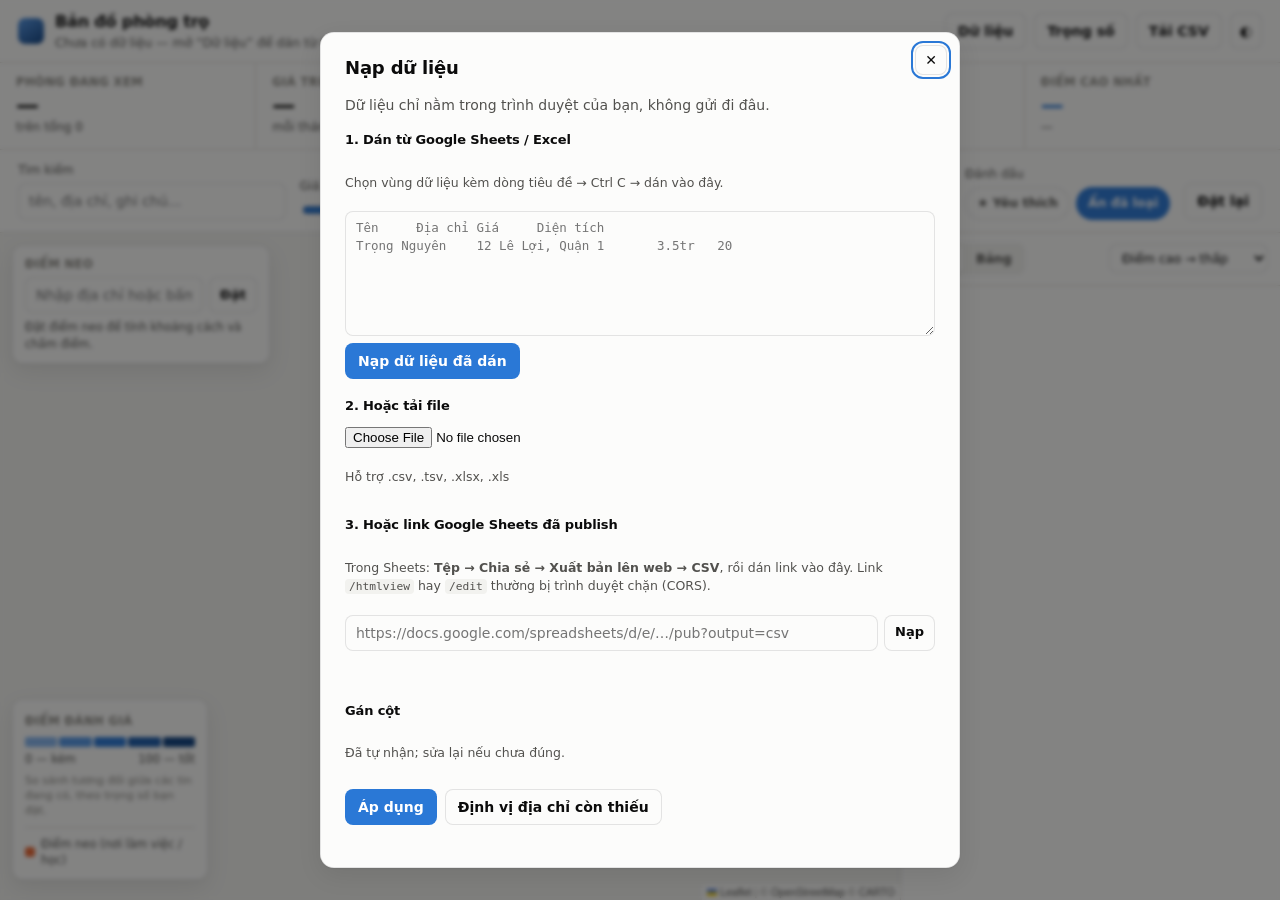
==== commit 276cf702: "Che số điện thoại trong bản công khai Repo public và dataset.js được nhúng thẳng vào trang web, nên:" ====
--- a/docs/index.html
+++ b/docs/index.html
@@ -1227,6 +1227,8 @@
 /* data/dataset.js */
 /* Sinh tự động từ data/BDS.xlsx bằng `python3 tools/embed.py` — đừng sửa tay.
    Giữ cả hyperlink của từng ô dưới dạng cột "<Tên cột> (link)". */
+   Số điện thoại đã được che (xem tools/embed.py). Chạy với --keep-contacts
+   để sinh bản đầy đủ cho máy mình; đừng commit bản đó.
 window.__BDS_DATA = {
  "fields": [
   "Link",
@@ -1260,7 +1262,7 @@
    "Link": "https://www.threads.com/@chen.homexinh/post/DfJceR1k7_p?xmt=AQG0T8Ctp19F5NxubgFv8XD6YYpQiDQ_rnwTpBx1owHnuA",
    "Link (link)": "https://www.threads.com/@chen.homexinh/post/DfJceR1k7_p?xmt=AQG0T8Ctp19F5NxubgFv8XD6YYpQiDQ_rnwTpBx1owHnuA",
    "Trạng thái": "Đang thực hiện",
-   "Contact": "038 548 6855",
+   "Contact": "038 •••• 55",
    "Giá": "9tr5",
    "Location": "Binh Loi",
    "Location (link)": "https://www.google.com/maps/place/Binh+Loi/data=!4m2!3m1!19sChIJ9wM_Od_SCjERCpgQf7XmJaY",
@@ -2052,7 +2054,9 @@
         <button class="mini is-off" data-act="out" aria-pressed="${mark === 'out'}">Loại</button>
         ${r.link ? `<a class="mini" href="${esc(r.link)}" target="_blank" rel="noopener">Mở tin ↗</a>` : ''}
         ${r.geoLink ? `<a class="mini" href="${esc(r.geoLink)}" target="_blank" rel="noopener">Maps ↗</a>` : ''}
-        ${r.contact && /\d{6}/.test(r.contact) ? `<a class="mini" href="tel:${esc(r.contact.replace(/\s/g, ''))}">${esc(r.contact)}</a>` : ''}
+        ${r.contact && /\d{6}/.test(r.contact) && !r.contact.includes('•')
+          ? `<a class="mini" href="tel:${esc(r.contact.replace(/\s/g, ''))}">${esc(r.contact)}</a>`
+          : r.contact.includes('•') ? `<span class="mini" title="Số bị che trong bản công khai — mở data/BDS.xlsx để xem đủ">${esc(r.contact)}</span>` : ''}
       </div>
     </article>`;
   }).join('');
@@ -2199,14 +2203,14 @@
 /* ───────────────────── 10. Dữ liệu mẫu ───────────────────── */
 
 const SAMPLE = `Link,Trạng thái,Contact,Giá,Location,Ngày đến hạn,Hy -  Review,Khoa - Review,Quang - Review,Ghi chú
-https://example.com/t1,Đang thực hiện,038 548 6855,4tr5,"Bình Lợi, Bình Thạnh",2026-11-10,5,4,4,Gác lửng, có cửa sổ
-https://example.com/t2,Chưa bắt đầu,090 111 2233,3tr2,"Phạm Văn Đồng, Gò Vấp",,4,3,5,Hơi xa chợ
-https://example.com/t3,Đang thực hiện,091 222 3344,6tr,"Nguyễn Thị Minh Khai, Quận 3",2026-11-05,3,5,4,Trung tâm, giá cao
-https://example.com/t4,Chưa bắt đầu,097 333 4455,2tr8,"Tân Sơn Nhì, Tân Phú",,3,2,3,Phòng nhỏ
-https://example.com/t5,Đã xong,098 444 5566,5tr,"Thảo Điền, Quận 2",2026-11-20,5,5,3,Đẹp nhưng xa chỗ làm
-https://example.com/t6,Chưa bắt đầu,039 555 6677,3tr9,"Lê Văn Việt, Quận 9",,2,3,4,Gần ĐH
-https://example.com/t7,Đang thực hiện,035 666 7788,4tr2,"Cộng Hòa, Tân Bình",2026-11-12,4,4,4,Yên tĩnh
-https://example.com/t8,Chưa bắt đầu,036 777 8899,7tr5,"Phú Mỹ Hưng, Quận 7",,5,3,2,Vượt ngân sách`;
+https://example.com/t1,Đang thực hiện,0000 000 000,4tr5,"Bình Lợi, Bình Thạnh",2026-11-10,5,4,4,Gác lửng, có cửa sổ
+https://example.com/t2,Chưa bắt đầu,0000 000 000,3tr2,"Phạm Văn Đồng, Gò Vấp",,4,3,5,Hơi xa chợ
+https://example.com/t3,Đang thực hiện,0000 000 000,6tr,"Nguyễn Thị Minh Khai, Quận 3",2026-11-05,3,5,4,Trung tâm, giá cao
+https://example.com/t4,Chưa bắt đầu,0000 000 000,2tr8,"Tân Sơn Nhì, Tân Phú",,3,2,3,Phòng nhỏ
+https://example.com/t5,Đã xong,0000 000 000,5tr,"Thảo Điền, Quận 2",2026-11-20,5,5,3,Đẹp nhưng xa chỗ làm
+https://example.com/t6,Chưa bắt đầu,0000 000 000,3tr9,"Lê Văn Việt, Quận 9",,2,3,4,Gần ĐH
+https://example.com/t7,Đang thực hiện,0000 000 000,4tr2,"Cộng Hòa, Tân Bình",2026-11-12,4,4,4,Yên tĩnh
+https://example.com/t8,Chưa bắt đầu,0000 000 000,7tr5,"Phú Mỹ Hưng, Quận 7",,5,3,2,Vượt ngân sách`;
 
 /* ───────────────────── 11. Gắn sự kiện ───────────────────── */
 
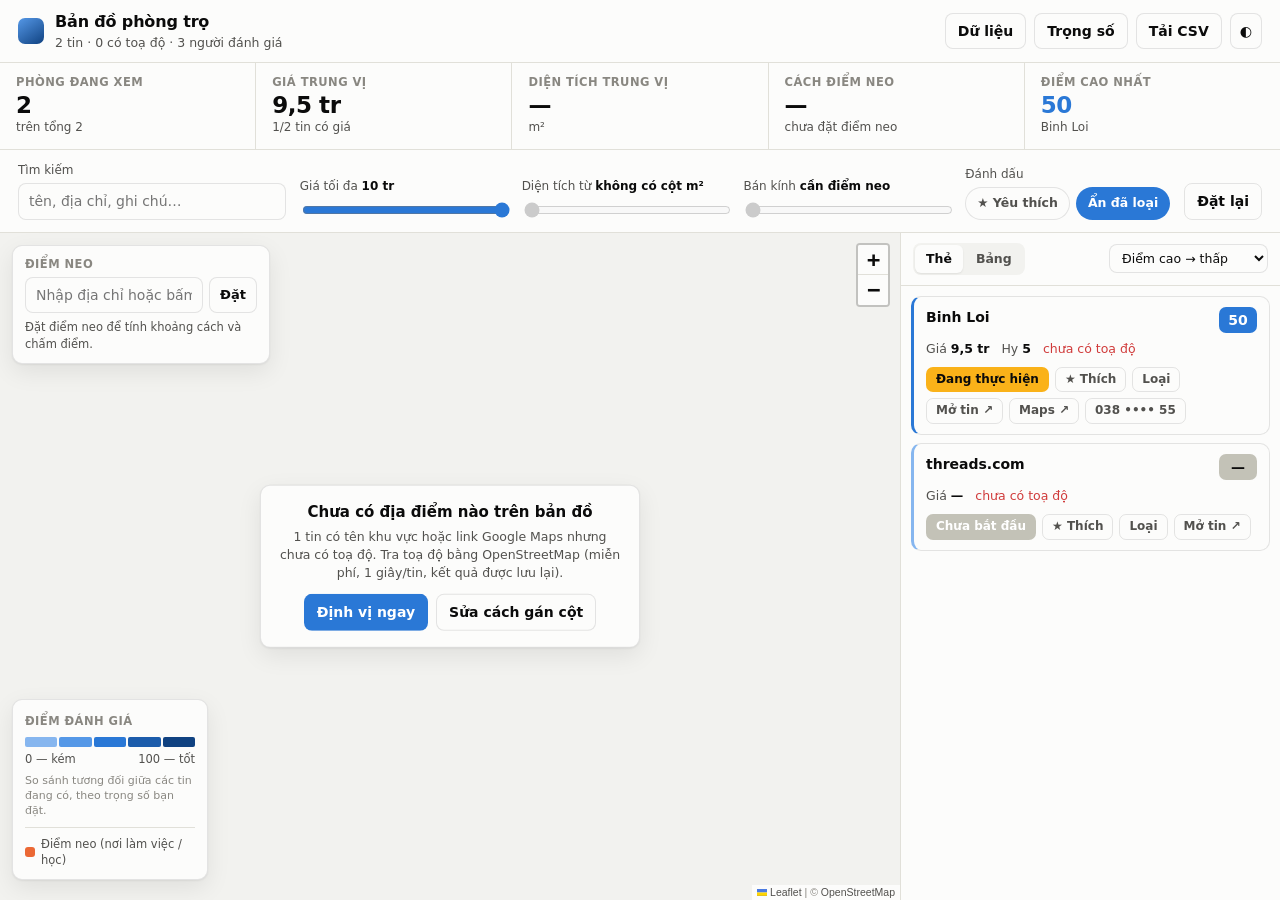
==== commit e2134ab6: "Sửa trang trắng và nền bản đồ đòi API key Hai lỗi thấy trên bản đã deploy:  - data/dataset.js hỏng c" ====
--- a/docs/index.html
+++ b/docs/index.html
@@ -861,6 +861,10 @@
 }
 .map-wrap { position: relative; min-height: 320px; }
 #map { position: absolute; inset: 0; background: var(--surface-2); }
+/* Nền tối: đảo màu lớp tile OSM. Chỉ tác động lên tile, ghim và popup giữ nguyên. */
+#map.map-dark .leaflet-tile-pane {
+  filter: invert(1) hue-rotate(180deg) brightness(.92) contrast(.88) saturate(.7);
+}
 
 .map-panel {
   position: absolute; z-index: 500;
@@ -1226,9 +1230,10 @@
 <script>
 /* data/dataset.js */
 /* Sinh tự động từ data/BDS.xlsx bằng `python3 tools/embed.py` — đừng sửa tay.
-   Giữ cả hyperlink của từng ô dưới dạng cột "<Tên cột> (link)". */
-   Số điện thoại đã được che (xem tools/embed.py). Chạy với --keep-contacts
-   để sinh bản đầy đủ cho máy mình; đừng commit bản đó.
+   Giữ cả hyperlink của từng ô dưới dạng cột "<Tên cột> (link)".
+   Số điện thoại đã được che. Chạy với --keep-contacts để sinh bản
+   đầy đủ cho máy mình; đừng commit bản đó.
+*/
 window.__BDS_DATA = {
  "fields": [
   "Link",
@@ -1860,25 +1865,27 @@
 
 /* ───────────────────── 5. Bản đồ ───────────────────── */
 
-let map, layer, anchorMarker, markers = new Map(), tileLight, tileDark;
+let map, layer, anchorMarker, markers = new Map();
 
 function initMap() {
   map = L.map('map', { zoomControl: false, attributionControl: true }).setView([10.776, 106.701], 12);
   L.control.zoom({ position: 'topright' }).addTo(map);   // tránh đè lên ô “Điểm neo”
-  const attr = '&copy; <a href="https://www.openstreetmap.org/copyright">OpenStreetMap</a> &copy; <a href="https://carto.com/attributions">CARTO</a>';
-  tileLight = L.tileLayer('https://{s}.basemaps.cartocdn.com/light_all/{z}/{x}/{y}{r}.png', { maxZoom: 20, attribution: attr });
-  tileDark  = L.tileLayer('https://{s}.basemaps.cartocdn.com/dark_all/{z}/{x}/{y}{r}.png',  { maxZoom: 20, attribution: attr });
+  // Nền OpenStreetMap: miễn phí, không cần API key.
+  // (CARTO basemaps đã chuyển sang bắt buộc khoá, nên không dùng được nữa.)
+  L.tileLayer('https://tile.openstreetmap.org/{z}/{x}/{y}.png', {
+    maxZoom: 19,
+    attribution: '&copy; <a href="https://www.openstreetmap.org/copyright">OpenStreetMap</a>',
+  }).addTo(map);
   layer = L.layerGroup().addTo(map);
   applyTiles();
   map.on('click', (e) => setAnchor(e.latlng.lat, e.latlng.lng, 'Điểm đã chọn trên bản đồ'));
 }
 
+/** Chỉ có một bộ tile; nền tối làm bằng bộ lọc CSS lên lớp tile. */
 function applyTiles() {
-  if (!map) return;
-  const dark = document.documentElement.getAttribute('data-theme') === 'dark' ||
-    (document.documentElement.getAttribute('data-theme') !== 'light' && matchMedia('(prefers-color-scheme: dark)').matches);
-  (dark ? tileDark : tileLight).addTo(map);
-  map.removeLayer(dark ? tileLight : tileDark);
+  const t = document.documentElement.getAttribute('data-theme');
+  const dark = t === 'dark' || (t !== 'light' && matchMedia('(prefers-color-scheme: dark)').matches);
+  document.getElementById('map')?.classList.toggle('map-dark', dark);
 }
 
 function pinIcon(r, hot) {
